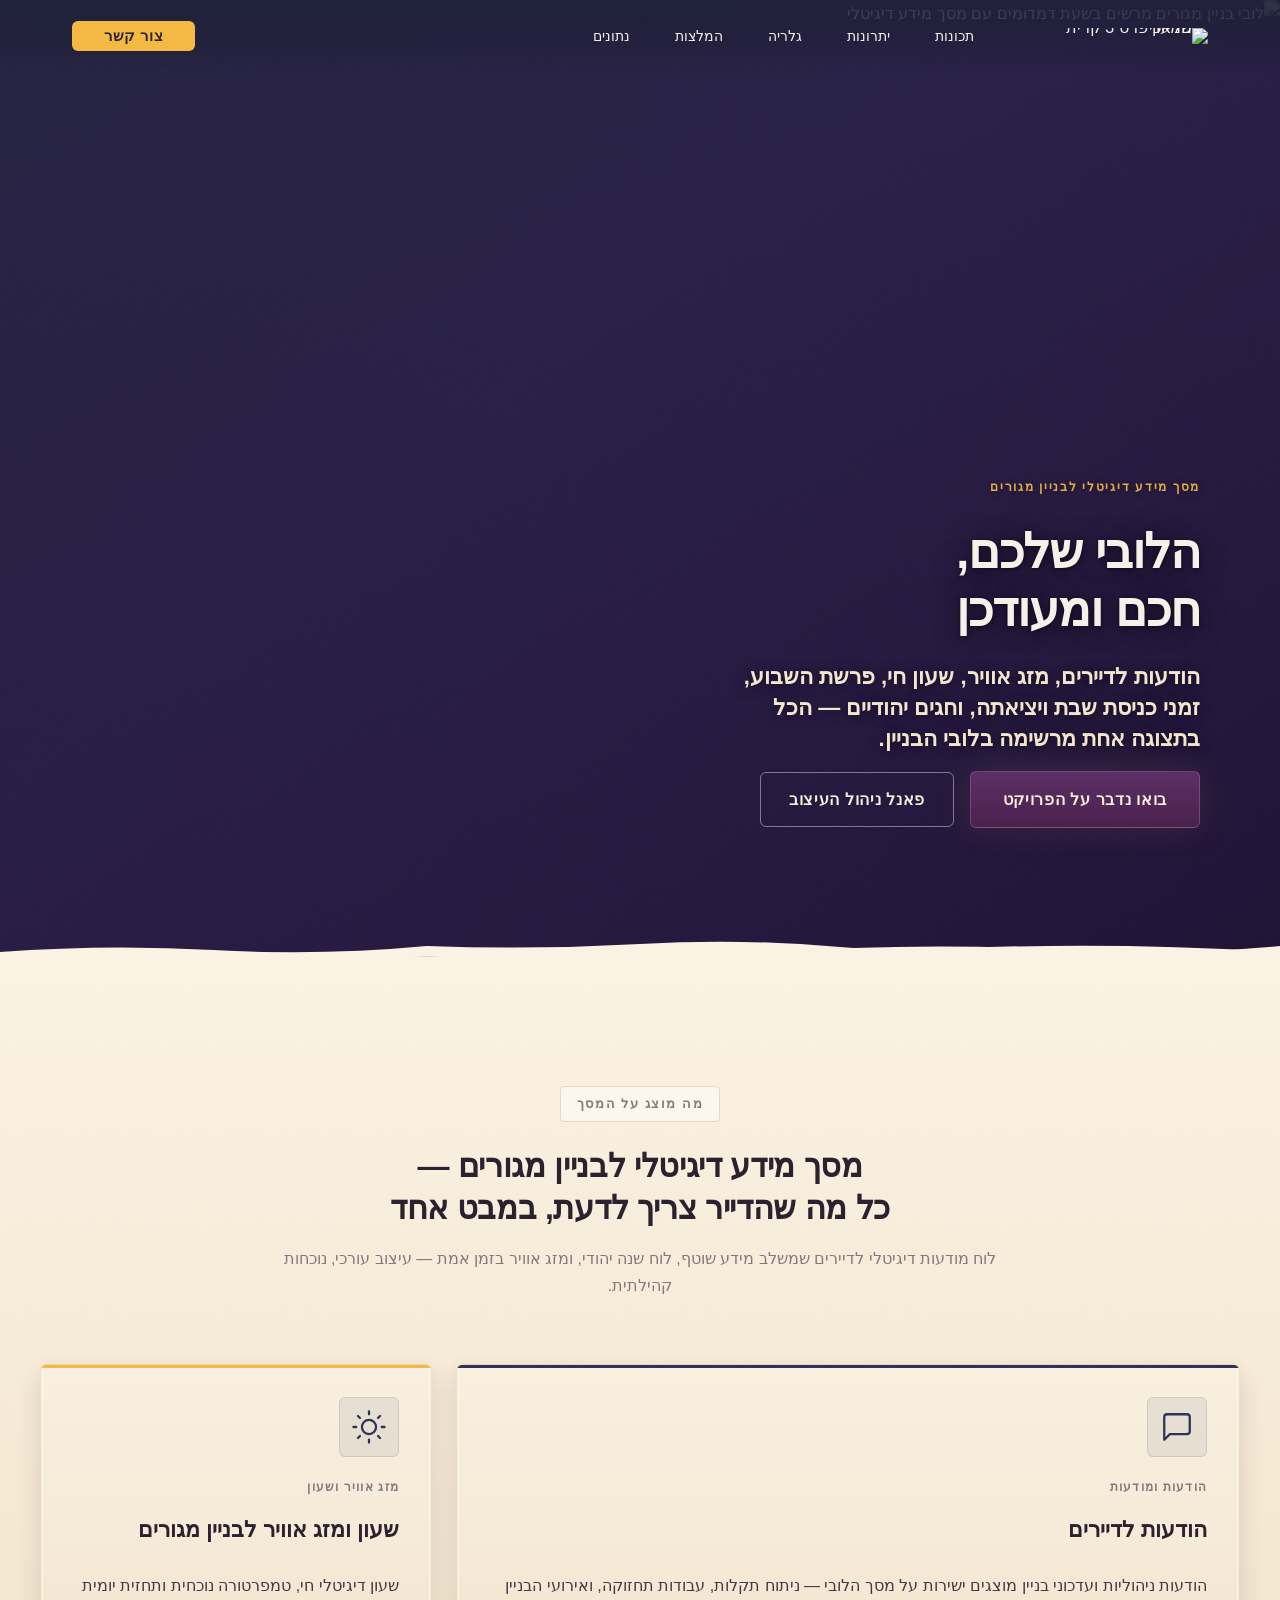
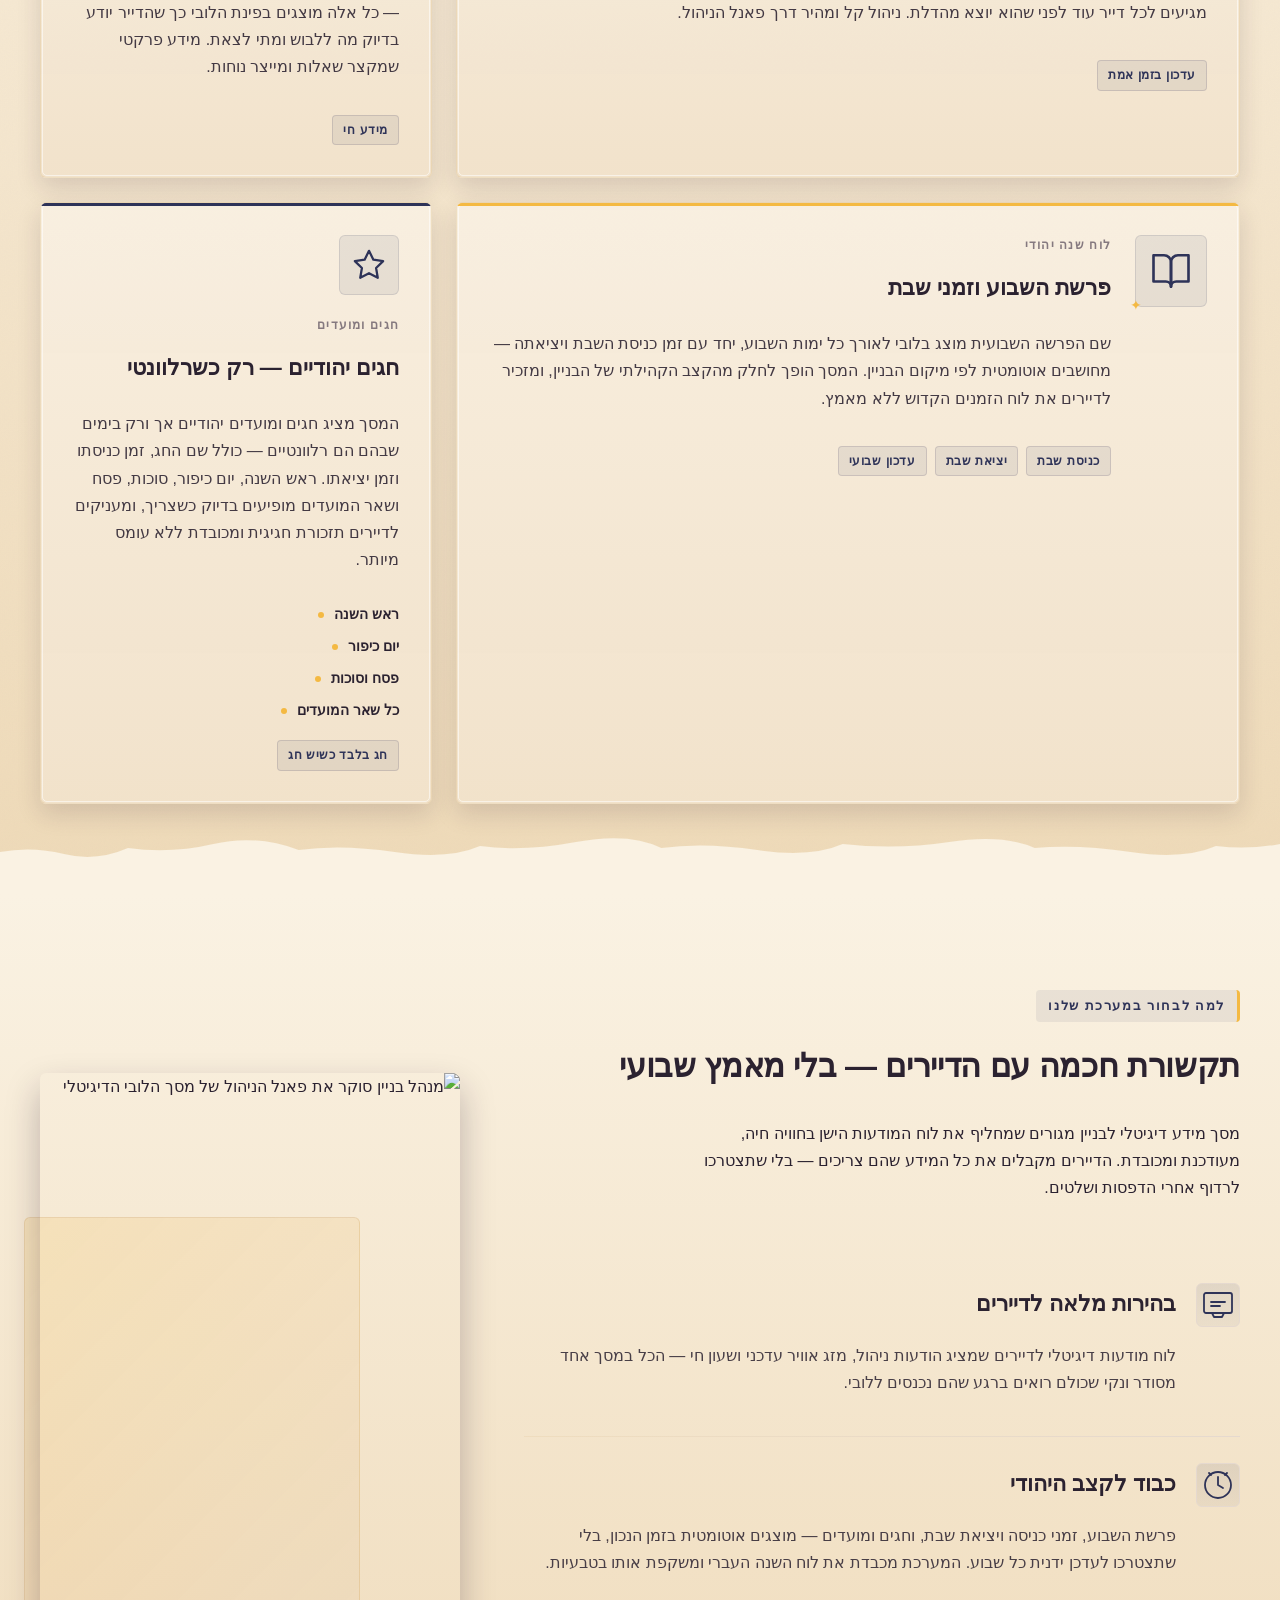
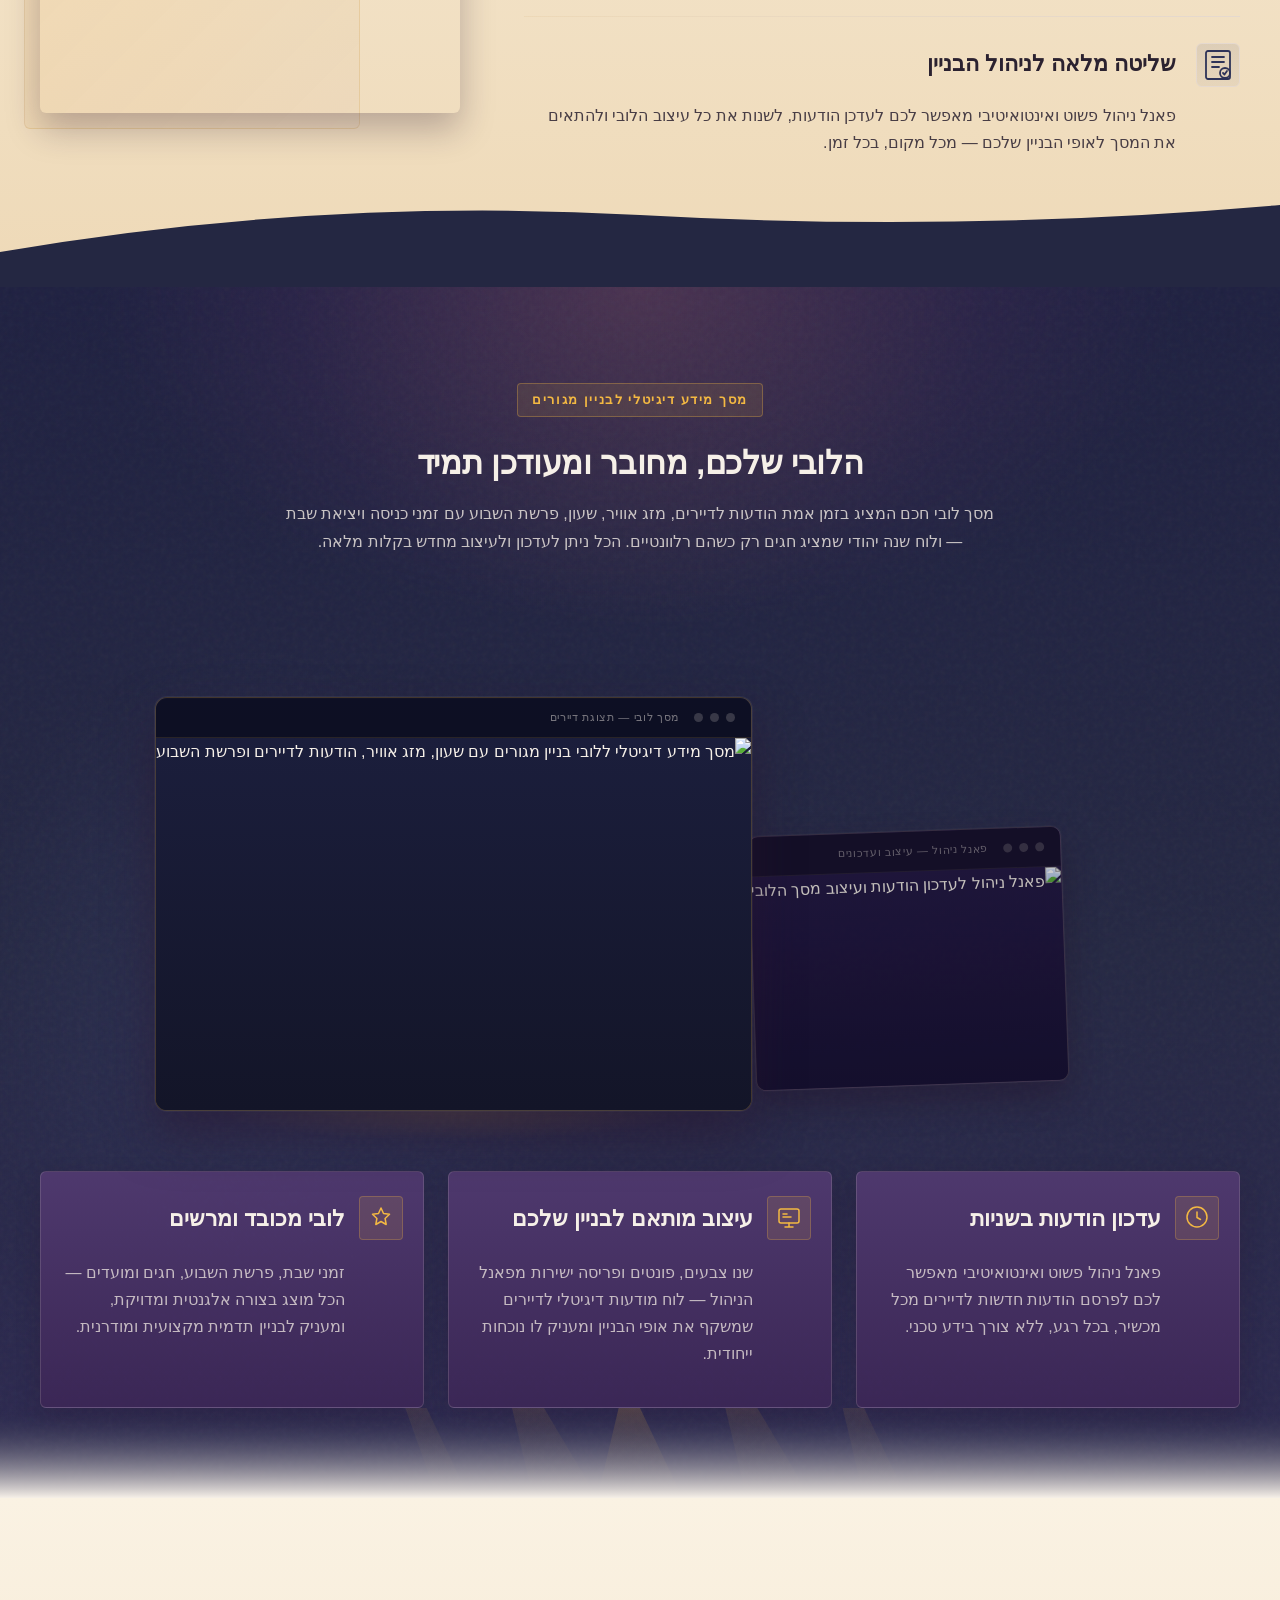
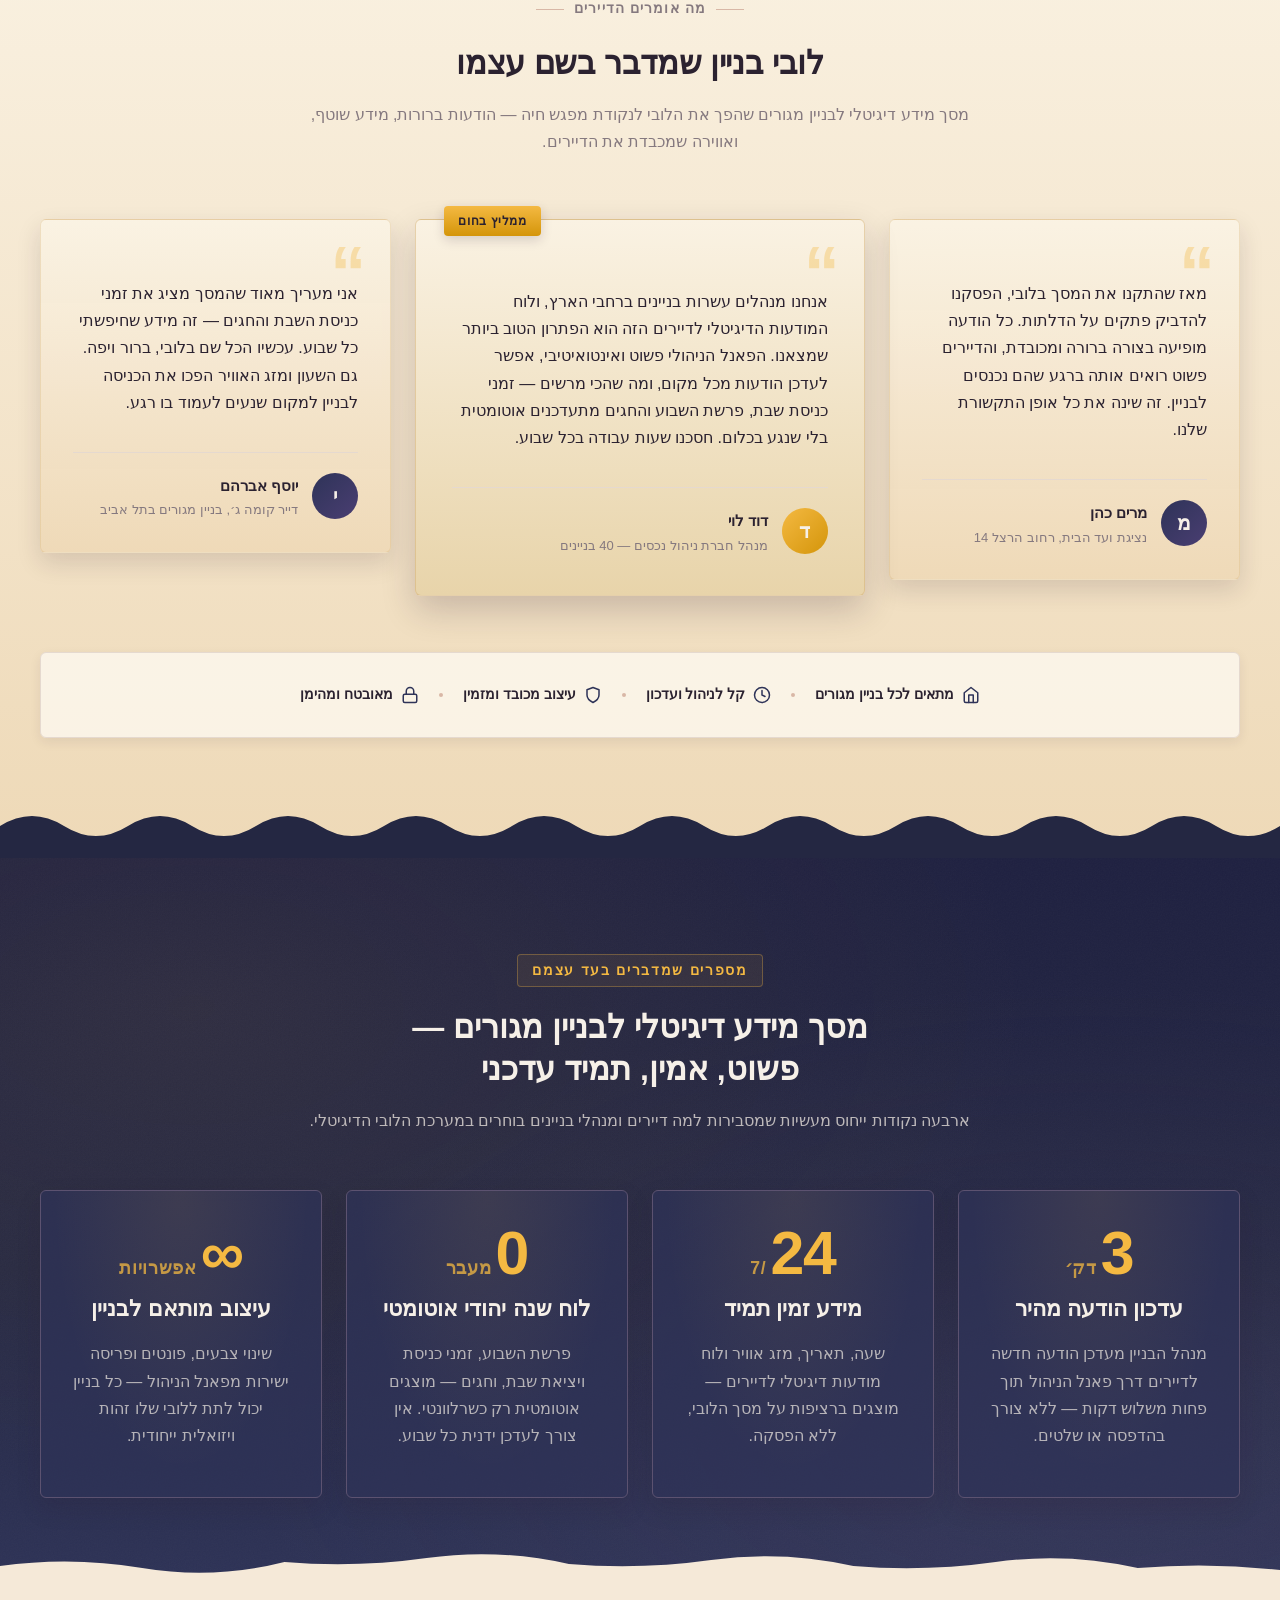
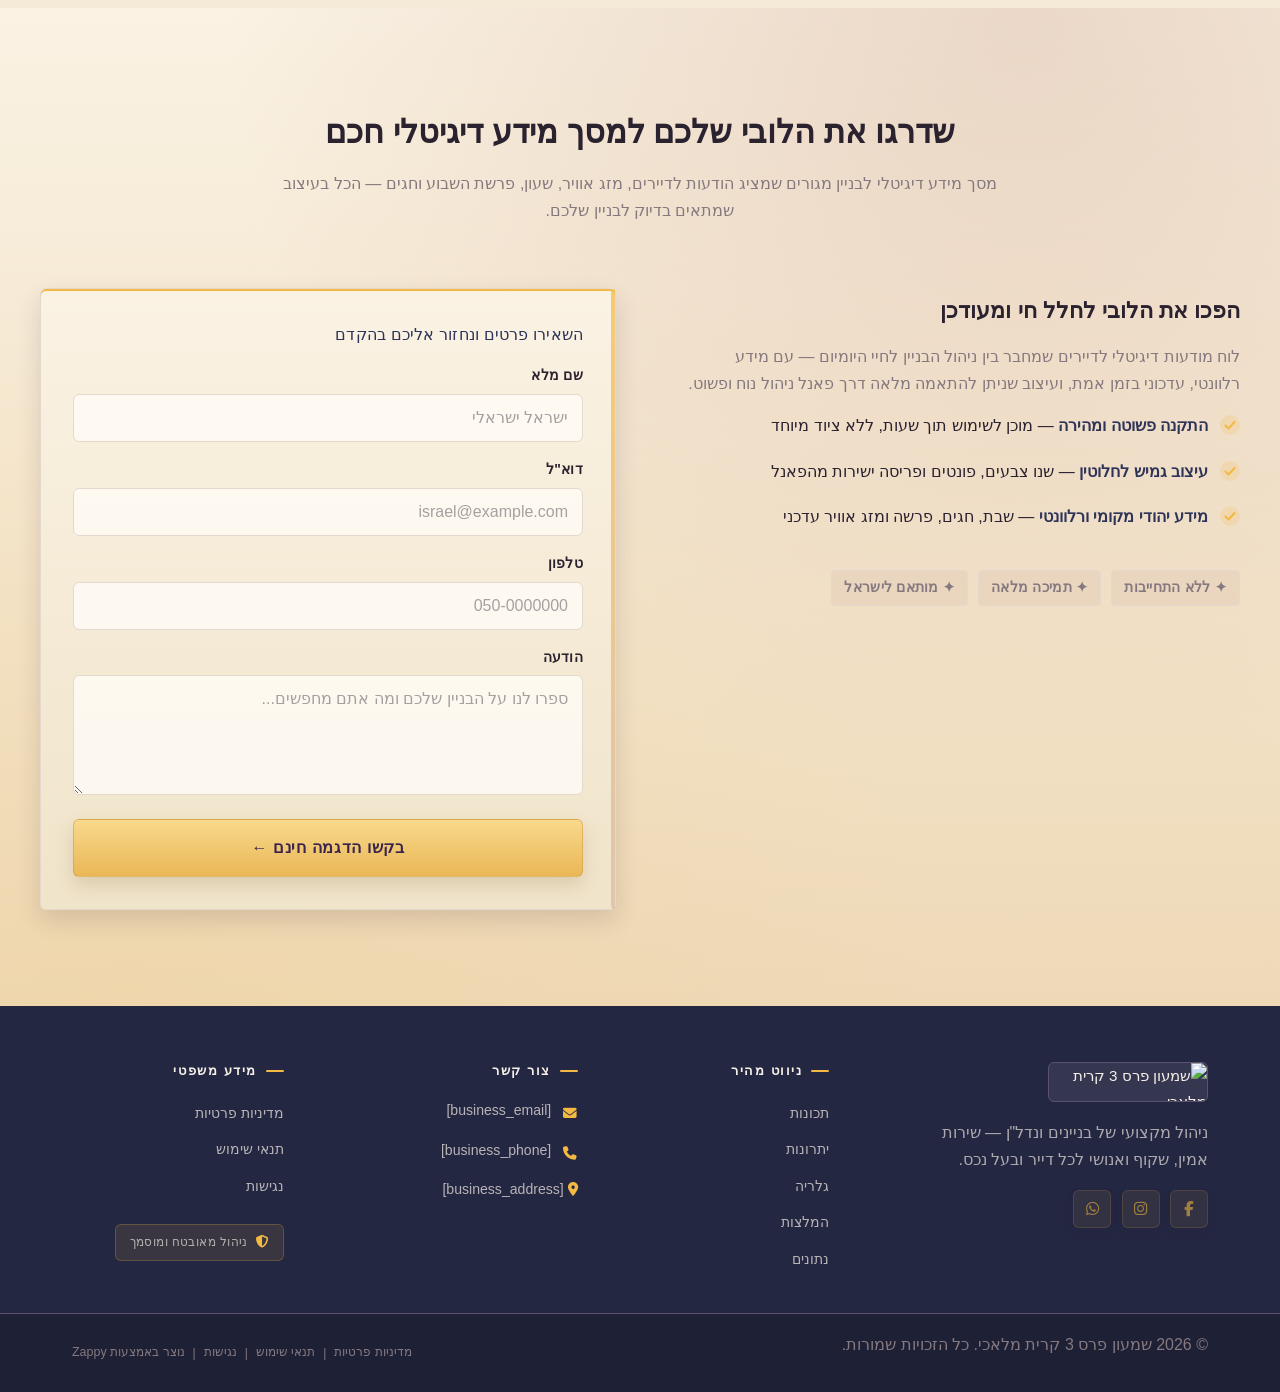
==== index.html @ 1776fe27 "Background sync: Progressive GitHub Sync" ====
<!DOCTYPE html>
<html lang="he" dir="rtl">
<head>
    <meta charset="UTF-8">
    <meta name="viewport" content="width=device-width, initial-scale=1.0">
    <meta name="robots" content="index, follow">
    <title>מסך מידע דיגיטלי לבניין מגורים — שמעון פרס 3 קרית מלאכי</title>
    <meta name="description" content="A digital lobby display system designed for residential building lobbies in Israel. The system features a public-facing screen showing real-time information inc">
    <meta name="keywords" content="מסך מידע דיגיטלי לבניין מגורים, לוח מודעות דיגיטלי לדיירים, מסך לובי בניין הודעות לדיירים, שעון ומזג אוויר לבניין מגורים">
    
    <!-- Favicons -->
    <link rel="icon" type="image/x-icon" href="/assets/favicon.ico">
    <link rel="icon" type="image/png" sizes="16x16" href="/assets/favicon-16x16.png">
    <link rel="icon" type="image/png" sizes="32x32" href="/assets/favicon-32x32.png">
    <link rel="icon" type="image/png" sizes="48x48" href="/assets/favicon-48x48.png">
    <link rel="icon" type="image/png" sizes="192x192" href="/assets/favicon-192x192.png">
    <link rel="icon" type="image/png" sizes="512x512" href="/assets/favicon-512x512.png">
    <link rel="apple-touch-icon" href="/assets/apple-touch-icon.png">
    <!-- Zappy Analytics -->
<script>
(function() {
  'use strict';
  
  // Configuration
  var config = {
    websiteId: 'ea636a87-d5f5-48fe-8e7d-f9ace144a966',
    apiUrl: 'https://api.zappy5.com/api/analytics/track',
    sessionDuration: 30 * 60 * 1000, // 30 minutes
    visitorDuration: 30 * 24 * 60 * 60 * 1000, // 30 days
    trackPageViews: true,
    trackClicks: true,
    trackFormSubmissions: true
  };
  
  // Generate or retrieve persistent visitor ID (30 days)
  function getVisitorId() {
    var visitorKey = 'zappy_visitor_' + config.websiteId;
    var visitor = null;
    
    try {
      visitor = localStorage.getItem(visitorKey);
      if (visitor) {
        var visitorData = JSON.parse(visitor);
        var now = Date.now();
        
        // Check if visitor ID is still valid (30 days)
        if (now - visitorData.created < config.visitorDuration) {
          // Update last seen timestamp
          visitorData.lastSeen = now;
          localStorage.setItem(visitorKey, JSON.stringify(visitorData));
          return visitorData.id;
        }
      }
    } catch (e) {
      console.warn('Zappy Analytics: LocalStorage not available');
    }
    
    // Generate new visitor ID
    var newVisitorId = 'zv_' + Date.now() + '_' + Math.random().toString(36).substr(2, 9);
    
    try {
      localStorage.setItem(visitorKey, JSON.stringify({
        id: newVisitorId,
        created: Date.now(),
        lastSeen: Date.now()
      }));
    } catch (e) {
      // Continue without local storage
    }
    
    return newVisitorId;
  }
  
  // Generate or retrieve session ID (30 minutes)
  function getSessionId() {
    var sessionKey = 'zappy_session_' + config.websiteId;
    var session = null;
    
    try {
      session = sessionStorage.getItem(sessionKey);
      if (session) {
        var sessionData = JSON.parse(session);
        var now = Date.now();
        
        // Check if session is still valid
        if (now - sessionData.timestamp < config.sessionDuration) {
          // Update timestamp
          sessionData.timestamp = now;
          sessionStorage.setItem(sessionKey, JSON.stringify(sessionData));
          return sessionData.id;
        }
      }
    } catch (e) {
      console.warn('Zappy Analytics: SessionStorage not available');
    }
    
    // Generate new session ID
    var newSessionId = 'zs_' + Date.now() + '_' + Math.random().toString(36).substr(2, 9);
    
    try {
      sessionStorage.setItem(sessionKey, JSON.stringify({
        id: newSessionId,
        timestamp: Date.now()
      }));
    } catch (e) {
      // Continue without session storage
    }
    
    return newSessionId;
  }
  
  var visitorId = getVisitorId();
  var sessionId = getSessionId();
  
  // Track an event
  function trackEvent(eventType, data) {
    data = data || {};
    
    var eventData = {
      website_id: config.websiteId,
      event_type: eventType,
      page_path: window.location.pathname,
      referrer: document.referrer || 'direct',
      visitor_id: visitorId,
      session_id: sessionId,
      metadata: data
    };
    
    // Use sendBeacon if available (better for page unload events)
    if (navigator.sendBeacon) {
      var blob = new Blob([JSON.stringify(eventData)], { type: 'application/json' });
      navigator.sendBeacon(config.apiUrl, blob);
    } else {
      // Fallback to fetch
      fetch(config.apiUrl, {
        method: 'POST',
        headers: {
          'Content-Type': 'application/json'
        },
        body: JSON.stringify(eventData),
        keepalive: true
      }).catch(function(error) {
        console.warn('Zappy Analytics: Failed to track event', error);
      });
    }
  }
  
  // Track page view
  if (config.trackPageViews) {
    trackEvent('pageview', {
      title: document.title,
      url: window.location.href
    });
  }
  
  // Track clicks on important elements
  if (config.trackClicks) {
    document.addEventListener('click', function(e) {
      var target = e.target;
      
      // Track button clicks (counted as actions)
      if (target.tagName === 'BUTTON' || target.closest('button')) {
        var button = target.tagName === 'BUTTON' ? target : target.closest('button');
        trackEvent('click', {
          element: 'button',
          text: button.textContent.trim().substring(0, 100),
          id: button.id || null,
          class: button.className || null
        });
      }
      
      // Track link clicks (navigation - not counted as actions)
      else if (target.tagName === 'A' || target.closest('a')) {
        var link = target.tagName === 'A' ? target : target.closest('a');
        trackEvent('navigation', {
          element: 'link',
          text: link.textContent.trim().substring(0, 100),
          href: link.href,
          external: link.hostname !== window.location.hostname
        });
      }
    }, true);
  }
  
  // Track form submissions
  if (config.trackFormSubmissions) {
    document.addEventListener('submit', function(e) {
      var form = e.target;
      
      trackEvent('form_submit', {
        form_id: form.id || null,
        form_name: form.name || null,
        form_action: form.action || null,
        form_method: form.method || 'GET'
      });
    }, true);
  }
  
  // Track time on page (send on page unload)
  var pageLoadTime = Date.now();
  
  window.addEventListener('beforeunload', function() {
    var timeOnPage = Math.floor((Date.now() - pageLoadTime) / 1000); // in seconds
    
    trackEvent('page_unload', {
      time_on_page: timeOnPage,
      page_path: window.location.pathname
    });
  });
  
  // Expose tracking function globally for custom events
  window.zappyAnalytics = {
    track: trackEvent,
    getVisitorId: function() { return visitorId; },
    getSessionId: function() { return sessionId; }
  };
  
})();
</script>
<!-- End Zappy Analytics -->
    <meta property="og:title" content="מסך מידע דיגיטלי לבניין מגורים — שמעון פרס 3 קרית מלאכי">
  <meta property="og:description" content="A digital lobby display system designed for residential building lobbies in Israel. The system features a public-facing screen showing real-time information inc">
  <meta property="og:type" content="website">
  <meta property="og:locale" content="he_IL">
  
  <meta name="twitter:card" content="summary_large_image">
  <meta name="twitter:title" content="מסך מידע דיגיטלי לבניין מגורים — שמעון פרס 3 קרית מלאכי">
  <meta name="twitter:description" content="A digital lobby display system designed for residential building lobbies in Israel. The system features a public-facing screen showing real-time information inc">
  
  <link rel="stylesheet" href="https://cdnjs.cloudflare.com/ajax/libs/font-awesome/6.4.0/css/all.min.css">

    <!-- Favicons -->
    <link rel="icon" type="image/x-icon" href="/assets/favicon.ico">
    <link rel="icon" type="image/png" sizes="16x16" href="/assets/favicon-16x16.png">
    <link rel="icon" type="image/png" sizes="32x32" href="/assets/favicon-32x32.png">
    <link rel="icon" type="image/png" sizes="48x48" href="/assets/favicon-48x48.png">
    <link rel="icon" type="image/png" sizes="192x192" href="/assets/favicon-192x192.png">
    <link rel="icon" type="image/png" sizes="512x512" href="/assets/favicon-512x512.png">
    <link rel="apple-touch-icon" href="/assets/apple-touch-icon.png">
    <!-- Cookie Consent -->
    <link rel="stylesheet" href="https://cdn.jsdelivr.net/npm/vanilla-cookieconsent@3/dist/cookieconsent.css">
    <script src="https://cdn.jsdelivr.net/npm/vanilla-cookieconsent@3/dist/cookieconsent.umd.js"></script>
    <!-- Mickidum Accessibility Toolbar -->
    <script src="https://cdn.jsdelivr.net/gh/mickidum/acc_toolbar/acctoolbar/acctoolbar.min.js"></script>
    <link rel="stylesheet" href="/styles.css">

    <style id="zappy-dropdown-submenu-styles">
      /* ========== DESKTOP DROPDOWN SUBMENU STYLES ========== */
      /* Base styles for dropdown submenus - parent must be positioned */
      .nav-menu li:has(.sub-menu), nav li:has(.sub-menu), .navbar li:has(.sub-menu), #navMenu li:has(.sub-menu) { position: relative; }
      /* Submenu base - hidden by default */
      .nav-menu .sub-menu, nav .sub-menu, .navbar .sub-menu, #navMenu .sub-menu { display: block !important; position: absolute !important; top: 100%; left: 0; min-width: 220px; background: white; border-radius: 8px; box-shadow: 0 8px 25px rgba(0,0,0,0.15); padding: 8px 0; opacity: 0; visibility: hidden; transform: translateY(10px); transition: all 0.3s ease; z-index: 1000; list-style: none; pointer-events: none; }
      /* CRITICAL: Desktop hover styles to show dropdown */
      .nav-menu li:hover > .sub-menu, nav li:hover > .sub-menu, .navbar li:hover > .sub-menu, #navMenu li:hover > .sub-menu { opacity: 1 !important; visibility: visible !important; transform: translateY(0) !important; pointer-events: auto !important; }
      /* Submenu item styling */
      .sub-menu li { list-style: none; margin: 0; padding: 0; }
      .sub-menu a { display: block !important; padding: 10px 16px !important; color: var(--text-dark, #333) !important; font-weight: 500; text-decoration: none; white-space: nowrap; transition: background-color 0.2s; }
      .sub-menu a:hover { background-color: #f5f5f5; }
      /* RTL (Hebrew/Arabic) dropdown positioning */
      [dir="rtl"] .nav-menu .sub-menu, [dir="rtl"] nav .sub-menu, [dir="rtl"] .navbar .sub-menu, html[lang="he"] .nav-menu .sub-menu, html[lang="he"] nav .sub-menu, html[lang="he"] .navbar .sub-menu, html[lang="ar"] .nav-menu .sub-menu, html[lang="ar"] nav .sub-menu, html[lang="ar"] .navbar .sub-menu { left: auto !important; right: 0 !important; }
      /* Hide empty dropdown menus */
      .sub-menu:empty, .sub-menu:not(:has(li:not(.zappy-hidden-menu-item))), .sub-menu:not(:has(li)) { display: none !important; opacity: 0 !important; visibility: hidden !important; pointer-events: none !important; }
      /* Desktop: show submenu on Menu Group hover */
      li:has(.menu-group-title):hover > .sub-menu { opacity: 1 !important; visibility: visible !important; transform: translateY(0) !important; pointer-events: auto !important; }
      /* Menu Group title styling */
      .nav-menu > li > .menu-group-title, #navMenu > li > .menu-group-title { display: inline-block; padding: 0.5rem 1rem; cursor: default; user-select: none; }
      
      /* ========== MOBILE SUBMENU STYLES ========== */
      @media (max-width: 768px) {
        .nav-menu .sub-menu, nav .sub-menu, .navbar .sub-menu, #navMenu .sub-menu { position: static !important; transform: none !important; box-shadow: none !important; background: transparent !important; max-height: 0; overflow: hidden; opacity: 0; visibility: hidden; transition: max-height 0.3s ease, opacity 0.3s ease; padding: 0 !important; border-radius: 0 !important; }
        .sub-menu.mobile-expanded { max-height: 500px !important; opacity: 1 !important; visibility: visible !important; padding: 8px 0 8px 16px !important; }
        [dir="rtl"] .sub-menu.mobile-expanded, html[lang="he"] .sub-menu.mobile-expanded { padding: 8px 16px 8px 0 !important; }
        /* Disable hover behavior on mobile */
        .nav-menu li:hover > .sub-menu, nav li:hover > .sub-menu, .navbar li:hover > .sub-menu, #navMenu li:hover > .sub-menu { opacity: 0; visibility: hidden; pointer-events: none; }
        .nav-menu li > .sub-menu.mobile-expanded, nav li > .sub-menu.mobile-expanded, .navbar li > .sub-menu.mobile-expanded, #navMenu li > .sub-menu.mobile-expanded { opacity: 1 !important; visibility: visible !important; pointer-events: auto !important; }
        .nav-menu li:has(.sub-menu), nav li:has(.sub-menu), .navbar li:has(.sub-menu), #navMenu li:has(.sub-menu) { display: flex !important; flex-wrap: wrap !important; align-items: center !important; position: relative !important; min-height: 44px !important; }
        .nav-menu li:has(.sub-menu) > a, nav li:has(.sub-menu) > a, .navbar li:has(.sub-menu) > a, #navMenu li:has(.sub-menu) > a { flex: 1 !important; min-width: 0 !important; }
        .nav-menu li:has(.sub-menu) > .menu-group-title, nav li:has(.sub-menu) > .menu-group-title, .navbar li:has(.sub-menu) > .menu-group-title, #navMenu li:has(.sub-menu) > .menu-group-title { flex: 1 !important; min-width: 0 !important; padding: 0 !important; line-height: inherit !important; }
        .nav-menu li:has(.sub-menu) > .sub-menu, nav li:has(.sub-menu) > .sub-menu, .navbar li:has(.sub-menu) > .sub-menu, #navMenu li:has(.sub-menu) > .sub-menu { flex-basis: 100% !important; width: 100% !important; }
        .nav-menu li:has(.sub-menu) > a [class*="chevron"], .nav-menu li:has(.sub-menu) > a [class*="arrow"], .nav-menu li:has(.sub-menu) > a .fa-chevron-down, .nav-menu li:has(.sub-menu) > a .fa-angle-down, nav li:has(.sub-menu) > a [class*="chevron"], nav li:has(.sub-menu) > a [class*="arrow"], #navMenu li:has(.sub-menu) > a [class*="chevron"], #navMenu li:has(.sub-menu) > a [class*="arrow"] { display: none !important; visibility: hidden !important; }
        .mobile-submenu-toggle { display: flex !important; align-items: center !important; justify-content: center !important; width: 44px !important; height: auto !important; background: transparent !important; border: none !important; cursor: pointer !important; color: var(--text-dark) !important; position: static !important; flex-shrink: 0 !important; align-self: stretch !important; z-index: 2 !important; padding: 0 !important; margin: 0 !important; }
        .mobile-submenu-toggle::after { content: '' !important; width: 0 !important; height: 0 !important; border-left: 6px solid transparent !important; border-right: 6px solid transparent !important; border-top: 7px solid currentColor !important; transition: transform 0.3s ease !important; }
        .mobile-submenu-toggle.expanded::after { transform: rotate(180deg) !important; }
        .sub-menu a { padding: 10px 0 !important; display: block !important; color: var(--text-dark) !important; }
        .navbar .sub-menu li a, nav.navbar .sub-menu li a, .zappy-products-dropdown .sub-menu a { color: var(--text-dark) !important; }
      }
      @media (min-width: 769px) { .mobile-submenu-toggle { display: none !important; } }
    </style>

    <style id="mobile-lang-menu-deployed-css">
    @media (max-width: 768px) {
      .lang-switcher,
      .nav-cta-container .lang-switcher,
      .nav-container .lang-switcher,
      .navbar .lang-switcher,
      .navbar .nav-cta-container .lang-switcher,
      .nav-icons-left .lang-switcher,
      .nav-ecommerce-icons .lang-switcher { display: none !important; }
      .mobile-lang-menu { width: 100%; border-top: 1px solid rgba(128,128,128,0.2); padding: 8px 0 0 0; margin-top: 8px; }
      .mobile-lang-toggle { display: flex !important; align-items: center; justify-content: space-between; width: 100%; padding: 12px 16px; background: none; border: none; cursor: pointer; font-size: 15px; color: inherit; font-family: inherit; }
      .mobile-lang-toggle::after { content: ''; display: inline-block; width: 8px; height: 8px; border-right: 2px solid currentColor; border-bottom: 2px solid currentColor; transform: rotate(45deg); transition: transform 0.3s ease; margin-left: 8px; }
      .mobile-lang-toggle.expanded::after { transform: rotate(-135deg); }
      .mobile-lang-options { max-height: 0; overflow: hidden; transition: max-height 0.3s ease; }
      .mobile-lang-options.expanded { max-height: 300px; }
      .mobile-lang-option { display: flex !important; align-items: center; gap: 10px; padding: 10px 24px; text-decoration: none; color: inherit; font-size: 14px; font-family: inherit; }
      .mobile-lang-option:hover { background: rgba(128,128,128,0.1); }
      .mobile-lang-option.active { font-weight: 600; opacity: 0.7; pointer-events: none; }
      .mobile-lang-option img { width: 20px; height: 20px; border-radius: 50%; }
    }
    @media (min-width: 769px) {
      .mobile-lang-menu { display: none !important; }
    }
    </style>

    <style id="zappy-widget-visibility">
      #mic-access-tool-general-button, .mic-access-tool-general-button,
      #mic-init-access-tool .mic-access-tool-general-button, #mic-init-access-tool #mic-access-tool-general-button,
      ._access-icon, #mic-access-tool-box, .mic-access-tool-box,
      #mic-init-access-tool #mic-access-tool-box, div[id*="mic-access-tool-box"], ._access-menu {
        display: none !important; visibility: hidden !important; opacity: 0 !important; pointer-events: none !important;
      }
    </style>
</head>
<body>

  <nav class="navbar" dir="rtl">
  <button class="mobile-toggle" id="mobileToggle" aria-label="Menu">
    <svg class="hamburger-icon" width="24" height="24" viewbox="0 0 24 24" fill="none">
      <path d="M3 12h18M3 6h18M3 18h18" stroke="currentColor" stroke-width="2" stroke-linecap="round"></path>
    </svg>
    <svg class="close-icon" width="24" height="24" viewbox="0 0 24 24" fill="none" style="display: none;">
      <path d="M18 6L6 18M6 6l12 12" stroke="currentColor" stroke-width="2" stroke-linecap="round"></path>
    </svg>
  </button>

  <button class="phone-header-btn" data-phone="[business_phone]" aria-label="Call">
    <svg width="20" height="20" viewbox="0 0 24 24" fill="currentColor">
      <path d="M22 16.92v3a2 2 0 0 1-2.18 2 19.79 19.79 0 0 1-8.63-3.07 19.5 19.5 0 0 1-6-6 19.79 19.79 0 0 1-3.07-8.67A2 2 0 0 1 4.11 2h3a2 2 0 0 1 2 1.72 12.84 12.84 0 0 0 .7 2.81 2 2 0 0 1-.45 2.11L8.09 9.91a16 16 0 0 0 6 6l1.27-1.27a2 2 0 0 1 2.11-.45 12.84 12.84 0 0 0 2.81.7A2 2 0 0 1 22 16.92z"></path>
    </svg>
  </button>

  <div class="nav-container">
    <div class="nav-right-group"><div class="nav-brand">
      <a href="/" class="logo-link">
        <img src="/assets/business-logo.webp" alt="שמעון פרס 3 קרית מלאכי" class="logo">
      </a>
    </div><ul class="nav-menu" id="navMenu"><li><a href="#features">תכונות</a></li><li><a href="#benefits">יתרונות</a></li><li><a href="#showcase">גלריה</a></li><li><a href="#testimonials">המלצות</a></li><li><a href="#stats">נתונים</a></li></ul></div>

    

    <div class="nav-cta-container">
      <a href="#cta" class="nav-cta-btn">צור קשר</a>
    </div>
  </div>
</nav>
<script>

// Navbar Mobile Menu Toggle and Contrast Fix
(function() {
  // Use 'load' event instead of 'DOMContentLoaded' to ensure we run AFTER all other scripts
  window.addEventListener('load', function() {
    
    // FIX MOBILE BUTTON CONTRAST
    // Detect navbar background color and apply contrasting color to mobile buttons
    const navbar = document.querySelector('.navbar, nav, header');
    if (!navbar) {
      console.log('[Navbar] Navbar element not found');
      return;
    }
    
    // DECLARE VARIABLES EARLY to avoid Temporal Dead Zone errors
    // These are used in multiple places below
    let mobileToggle = document.getElementById('mobileToggle') ||
                       document.querySelector('.mobile-toggle') ||
                       document.querySelector('.hamburger') ||
                       document.querySelector('.hamburger-menu') ||
                       document.querySelector('.menu-toggle') ||
                       document.querySelector('.burger-menu') ||
                       document.querySelector('[aria-label="Menu"]') ||
                       document.querySelector('[aria-label="תפריט"]');
    
    const phoneBtn = document.querySelector('.phone-header-btn');
    
    const computedStyle = window.getComputedStyle(navbar);
    let bgColor = computedStyle.backgroundColor;
    
    console.log('[Navbar] Initial navbar background:', bgColor);
    
    // Check if background is transparent or rgba with 0 alpha
    const isTransparent = bgColor === 'transparent' || 
                         bgColor === 'rgba(0, 0, 0, 0)' ||
                         (bgColor.startsWith('rgba') && bgColor.includes(', 0)'));
    
    if (isTransparent) {
      // Check for background-image or gradient
      const bgImage = computedStyle.backgroundImage;
      if (bgImage && bgImage !== 'none') {
        console.log('[Navbar] Navbar has background image/gradient, using dark text');
        bgColor = 'rgb(240, 240, 240)'; // Assume light background
      } else {
        // Transparent navbar - check body background
        const bodyBg = window.getComputedStyle(document.body).backgroundColor;
        console.log('[Navbar] Navbar transparent, using body background:', bodyBg);
        bgColor = bodyBg;
      }
    }
    
    // Calculate luminance to determine if background is light or dark
    const rgb = bgColor.match(/\d+/g);
    if (rgb && rgb.length >= 3) {
      const r = parseInt(rgb[0]);
      const g = parseInt(rgb[1]);
      const b = parseInt(rgb[2]);
      const luminance = (0.299 * r + 0.587 * g + 0.114 * b) / 255;
      
      // Mobile button colors are set by Claude's AI-generated CSS (same as .nav-menu a)
      // No dynamic color overrides needed - colors come from the generated navbar CSS
      console.log('[Navbar] Mobile button colors preserved from Claude CSS (luminance:', luminance.toFixed(2) + ')');
      
      // FIX ICON SIZES - Ensure SVGs are properly sized and visible
      // INJECT CRITICAL CSS TO OVERRIDE ANY CONFLICTING RULES
      const criticalCSS = document.createElement('style');
      criticalCSS.id = 'zappy-mobile-nav-fix';
      const htmlLang = document.documentElement.lang || 'en';
      const htmlDir = document.documentElement.dir || 'ltr';
      // Check both dir attribute AND lang for RTL detection
      // dir="rtl" is the most reliable indicator
      const isRTL = htmlDir === 'rtl' || htmlLang === 'he' || htmlLang === 'ar';
      
      criticalCSS.textContent = `
        /* Hide mobile buttons on desktop, show only on mobile */
        @media (min-width: 769px) {
          .mobile-toggle,
          .phone-header-btn {
            display: none !important;
          }
        }
        
        /* Show and position mobile buttons correctly on mobile */
        @media (max-width: 768px) {
          .mobile-toggle,
          .phone-header-btn {
            position: absolute !important;
            top: 50% !important;
            transform: translateY(-50%) !important;
            z-index: 1001 !important;
            display: flex !important;
            align-items: center !important;
            justify-content: center !important;
            width: 36px !important;
            height: 36px !important;
            border-radius: 50% !important;
            border: none !important;
            cursor: pointer !important;
            padding: 6px !important;
            background: none !important;
            color: var(--nav-text, var(--text-dark)) !important;
          }
          
          /* LTR positioning (default): hamburger LEFT, phone RIGHT */
          html:not([dir="rtl"]):not([lang="he"]):not([lang="ar"]) .mobile-toggle,
          html[dir="ltr"] .mobile-toggle {
            left: 12px !important;
            right: auto !important;
          }
          html:not([dir="rtl"]):not([lang="he"]):not([lang="ar"]) .phone-header-btn,
          html[dir="ltr"] .phone-header-btn {
            right: 12px !important;
            left: auto !important;
          }
          
          /* RTL positioning: hamburger RIGHT, phone LEFT */
          html[dir="rtl"] .mobile-toggle,
          html[lang="he"] .mobile-toggle,
          html[lang="ar"] .mobile-toggle {
            right: 12px !important;
            left: auto !important;
          }
          html[dir="rtl"] .phone-header-btn,
          html[lang="he"] .phone-header-btn,
          html[lang="ar"] .phone-header-btn {
            left: 12px !important;
            right: auto !important;
          }
          
          /* CRITICAL: Ensure nav-container has min-height on mobile */
          /* All children are positioned absolutely/fixed on mobile, so height:auto collapses to 0 */
          .nav-container {
            min-height: 70px !important;
            position: relative !important;
          }
          
          /* Ensure SVG icons are properly sized and inherit color */
          .mobile-toggle svg,
          .phone-header-btn svg {
            width: 24px !important;
            height: 24px !important;
            /* Don't force display - let JavaScript control hamburger/close toggle */
          }
          
          /* Reset nav-cta-container on mobile - remove desktop box-shadow/padding */
          /* that creates a visible ghost box when CTA button is hidden */
          .nav-cta-container {
            box-shadow: none !important;
            padding: 0 !important;
          }
          
          /* Hide nav-cta-container entirely on mobile when there's no lang-switcher */
          /* (only the CTA button is inside, and it's hidden on mobile) */
          .nav-cta-container:not(:has(.lang-switcher)) {
            display: none !important;
          }
          
          /* CRITICAL: Prevent hero image fade gradient from bleeding over headline text */
          /* The .image-fade-gradient has bottom: -30px (extends below parent) */
          /* On mobile stacked layout, this overlaps the h1 text below the image */
          .hero-image-column {
            overflow: hidden !important;
          }
          .image-fade-gradient {
            bottom: 0 !important;
          }
          
          /* Hide desktop language switcher on mobile - hamburger menu handles it */
          /* High specificity to override stored CSS */
          .lang-switcher,
          .nav-cta-container .lang-switcher,
          .nav-container .lang-switcher,
          .navbar .lang-switcher,
          .navbar .nav-cta-container .lang-switcher {
            display: none !important;
          }
        }
      `;
      
      // Remove existing fix if present and inject new one
      const existing = document.getElementById('zappy-mobile-nav-fix');
      if (existing) existing.remove();
      document.head.appendChild(criticalCSS);
      
      console.log('[Navbar] Critical CSS injected for mobile nav positioning');
      
      // ONLY apply inline positioning styles on mobile viewport
      // On desktop, the CSS handles hiding these buttons with display: none
      // Inline styles were breaking desktop layout by overriding CSS
      const isMobileViewport = window.innerWidth <= 768;
      
      if (mobileToggle) {
        // Icon sizing applies to all viewports for consistency
        const hamburgerIcon = mobileToggle.querySelector('.hamburger-icon');
        const closeIcon = mobileToggle.querySelector('.close-icon');
        
        if (hamburgerIcon) {
          hamburgerIcon.style.setProperty('width', '24px', 'important');
          hamburgerIcon.style.setProperty('height', '24px', 'important');
          hamburgerIcon.style.setProperty('display', 'block', 'important'); // Show hamburger by default
        }
        if (closeIcon) {
          closeIcon.style.setProperty('width', '24px', 'important');
          closeIcon.style.setProperty('height', '24px', 'important');
          closeIcon.style.setProperty('display', 'none', 'important'); // Hide close icon by default
        }
        
        // ONLY set positioning inline styles on mobile
        if (isMobileViewport) {
          mobileToggle.style.setProperty('position', 'absolute', 'important');
          mobileToggle.style.setProperty('top', '50%', 'important');
          mobileToggle.style.setProperty('transform', 'translateY(-50%)', 'important');
          mobileToggle.style.setProperty('z-index', '1001', 'important');
          
          // Clear any inline left/right so CSS can take over based on html[dir]
          mobileToggle.style.removeProperty('left');
          mobileToggle.style.removeProperty('right');
          
          console.log('[Navbar] Mobile toggle positioning applied (mobile viewport)');
        } else {
          // On desktop, clear any positioning styles to let CSS handle it
          mobileToggle.style.removeProperty('position');
          mobileToggle.style.removeProperty('top');
          mobileToggle.style.removeProperty('transform');
          mobileToggle.style.removeProperty('z-index');
          mobileToggle.style.removeProperty('left');
          mobileToggle.style.removeProperty('right');
          console.log('[Navbar] Desktop viewport - cleared mobile toggle inline positioning');
        }
      }
      
      if (phoneBtn) {
        // Icon sizing applies to all viewports
        const phoneIcon = phoneBtn.querySelector('svg');
        if (phoneIcon) {
          phoneIcon.style.width = '24px';
          phoneIcon.style.height = '24px';
          phoneIcon.setAttribute('width', '24');
          phoneIcon.setAttribute('height', '24');
        }
        
        // ONLY set positioning inline styles on mobile
        if (isMobileViewport) {
          phoneBtn.style.setProperty('position', 'absolute', 'important');
          phoneBtn.style.setProperty('top', '50%', 'important');
          phoneBtn.style.setProperty('transform', 'translateY(-50%)', 'important');
          phoneBtn.style.setProperty('z-index', '1001', 'important');
          
          // Clear any inline left/right so CSS can take over based on html[dir]
          phoneBtn.style.removeProperty('left');
          phoneBtn.style.removeProperty('right');
          
          console.log('[Navbar] Phone button positioning applied (mobile viewport)');
        } else {
          // On desktop, clear any positioning styles to let CSS handle it
          phoneBtn.style.removeProperty('position');
          phoneBtn.style.removeProperty('top');
          phoneBtn.style.removeProperty('transform');
          phoneBtn.style.removeProperty('z-index');
          phoneBtn.style.removeProperty('left');
          phoneBtn.style.removeProperty('right');
          console.log('[Navbar] Desktop viewport - cleared phone button inline positioning');
        }
      }
    } else {
      console.log('[Navbar] Could not parse background color:', bgColor);
    }
    
    // MOBILE MENU TOGGLE
    // Re-query in case DOM changed (mobileToggle already declared at top of function)
    mobileToggle = document.getElementById('mobileToggle') ||
                   document.querySelector('.mobile-toggle') ||
                   document.querySelector('.hamburger') ||
                   document.querySelector('.hamburger-menu') ||
                   document.querySelector('.menu-toggle') ||
                   document.querySelector('.burger-menu') ||
                   document.querySelector('[aria-label="Menu"]') ||
                   document.querySelector('[aria-label="תפריט"]');
    
    // EXPANDED SEARCH: Find nav menu by ID or class
    const navMenu = document.getElementById('navMenu') ||
                  document.querySelector('.nav-menu') ||
                  document.querySelector('.nav-links') ||
                  document.querySelector('nav ul:not(.submenu)');
    
    if (!mobileToggle || !navMenu) {
      console.log('[Navbar] Mobile toggle or menu not found:', { toggle: !!mobileToggle, menu: !!navMenu });
      return;
    }
    
    // Ensure navMenu has ID for CSS targeting
    if (!navMenu.id) {
      navMenu.id = 'navMenu';
    }
    
    console.log('[Navbar] Initializing mobile menu...');
    
    // Remove any existing event listeners by cloning the button
    const newToggle = mobileToggle.cloneNode(true);
    mobileToggle.parentNode.replaceChild(newToggle, mobileToggle);
    
    // Toggle menu on button click - use newToggle now
    newToggle.addEventListener('click', function(e) {
      e.preventDefault();
      e.stopPropagation();
      
      const hamburgerIcon = this.querySelector('.hamburger-icon');
      const closeIcon = this.querySelector('.close-icon');
      const isActive = navMenu.classList.contains('active');
      
      if (isActive) {
        // Close menu
        navMenu.classList.remove('active');
        if (hamburgerIcon) hamburgerIcon.style.setProperty('display', 'block', 'important');
        if (closeIcon) closeIcon.style.setProperty('display', 'none', 'important');
        document.body.style.overflow = '';
        console.log('[Navbar] Menu closed');
      } else {
        // Open menu
        navMenu.classList.add('active');
        if (hamburgerIcon) hamburgerIcon.style.setProperty('display', 'none', 'important');
        if (closeIcon) closeIcon.style.setProperty('display', 'block', 'important');
        document.body.style.overflow = 'hidden';
        console.log('[Navbar] Menu opened');
      }
    });
    
    // Close menu when clicking nav links (but NOT dropdown toggles)
    const navLinks = navMenu.querySelectorAll('a');
    navLinks.forEach(function(link) {
      link.addEventListener('click', function() {
        // Don't close if it's a dropdown child (unless it's a real navigation link)
        if (this.getAttribute('href') === '#') return;
        
        const hamburgerIcon = newToggle.querySelector('.hamburger-icon');
        const closeIcon = newToggle.querySelector('.close-icon');
        
        navMenu.classList.remove('active');
        if (hamburgerIcon) hamburgerIcon.style.setProperty('display', 'block', 'important');
        if (closeIcon) closeIcon.style.setProperty('display', 'none', 'important');
        document.body.style.overflow = '';
        console.log('[Navbar] Menu closed (link clicked)');
      });
    });
    
    // DROPDOWN MENU TOGGLE (for mobile and touch devices)
    var dropdownToggles = navMenu.querySelectorAll('.dropdown-toggle');
    dropdownToggles.forEach(function(toggle) {
      toggle.addEventListener('click', function(e) {
        e.preventDefault();
        e.stopPropagation();
        var parent = this.closest('.nav-dropdown');
        if (!parent) return;
        
        // Close other open dropdowns at the same level
        var siblings = parent.parentNode.querySelectorAll('.nav-dropdown.open');
        siblings.forEach(function(sib) {
          if (sib !== parent) sib.classList.remove('open');
        });
        
        parent.classList.toggle('open');
        console.log('[Navbar] Dropdown toggled:', parent.classList.contains('open') ? 'open' : 'closed');
      });
    });
    
    // Close dropdowns when clicking outside
    document.addEventListener('click', function(e) {
      if (!e.target.closest('.nav-dropdown')) {
        var openDropdowns = document.querySelectorAll('.nav-dropdown.open');
        openDropdowns.forEach(function(dd) { dd.classList.remove('open'); });
      }
    });
    
    console.log('[Navbar] Dropdown handlers initialized for ' + dropdownToggles.length + ' dropdowns');
    
    // Phone button functionality (phoneBtn already declared at top of function)
    if (phoneBtn) {
      phoneBtn.addEventListener('click', function() {
        // Get phone number from placeholder in page or use default
        const phoneLinks = document.querySelectorAll('a[href^="tel:"]');
        const phoneNumber = phoneLinks.length > 0 
          ? phoneLinks[0].getAttribute('href').replace('tel:', '')
          : '[business_phone]';
        
        window.location.href = 'tel:' + phoneNumber;
        console.log('[Navbar] Phone button clicked');
      });
    }
    
    console.log('[Navbar] Mobile menu initialized successfully');
    
    // === WHATSAPP BUTTON VISIBILITY FIX ===
    // Ensure WhatsApp floating button is hidden on desktop and visible on mobile
    // IMPORTANT: Only target the floating button by its class, NOT generic wa.me links
    const handleWhatsAppVisibility = function() {
      const whatsappBtn = document.querySelector('.whatsapp-float');
      if (whatsappBtn) {
        const isDesktop = window.innerWidth >= 769;
        if (isDesktop) {
          whatsappBtn.style.setProperty('display', 'none', 'important');
          whatsappBtn.style.setProperty('visibility', 'hidden', 'important');
          whatsappBtn.style.setProperty('opacity', '0', 'important');
          whatsappBtn.style.setProperty('pointer-events', 'none', 'important');
          console.log('[WhatsApp] Button hidden on desktop');
        } else {
          whatsappBtn.style.removeProperty('display');
          whatsappBtn.style.removeProperty('visibility');
          whatsappBtn.style.removeProperty('opacity');
          whatsappBtn.style.removeProperty('pointer-events');
          console.log('[WhatsApp] Button visible on mobile');
        }
      }
    };
    
    // Run on load
    handleWhatsAppVisibility();
    
    // Run on resize with debouncing
    let resizeTimer;
    window.addEventListener('resize', function() {
      clearTimeout(resizeTimer);
      resizeTimer = setTimeout(handleWhatsAppVisibility, 100);
    });
  });
})();

</script>
  
  <main>
    <section id="hero" class="index-hero-section" data-layout-spec="בית-hero" dir="rtl" data-hero-type="fullscreen-scrim">
  <!-- Background Image -->
  <div class="index-hero-bg">
    <img data-hero-bg="true" data-placeholder="index-hero-image-1" data-context="Refined residential building lobby at twilight/dusk in Israel. A sleek modern lobby with stone and glass surfaces, warm ambient lighting, and a mounted digital display screen on the wall showing announcements and information. The scene is cinematic and atmospheric with indigo and rose-gold evening tones, subtle light rays from upper windows, and a sense of calm elegance. The lobby features polished floors, architectural details, and the overall mood is premium and serene." width="1440" height="900" src="/assets/site-index-hero-image-1.webp" alt="לובי בניין מגורים מרשים בשעת דמדומים עם מסך מידע דיגיטלי">
  </div>

  <!-- Scrim Overlay -->
  <div class="index-hero-scrim" aria-hidden="true"></div>

  <!-- Atmospheric grain overlay -->
  <div class="index-hero-grain" aria-hidden="true"></div>

  <!-- Content -->
  <div class="index-hero-content-wrap">
    <div class="index-hero-content">
      <span class="index-hero-eyebrow">מסך מידע דיגיטלי לבניין מגורים</span>
      <h1 class="index-hero-h1">הלובי שלכם,<br>חכם ומעודכן</h1>
      <h3 class="index-hero-subtitle">הודעות לדיירים, מזג אוויר, שעון חי, פרשת השבוע, זמני כניסת שבת ויציאתה, וחגים יהודיים — הכל בתצוגה אחת מרשימה בלובי הבניין.</h3>
      <div class="index-hero-cta-row">
        <a href="#contact" class="index-hero-btn-primary">בואו נדבר על הפרויקט</a>
        <a href="#admin" class="index-hero-btn-ghost">פאנל ניהול העיצוב</a>
      </div>
    </div>
  </div>

  <!-- Bottom Divider -->
  <div class="index-hero-divider-wrapper">
    <svg data-no-icon-edit="true" aria-hidden="true" viewbox="0 0 1440 90" preserveaspectratio="none" xmlns="http://www.w3.org/2000/svg">
      <!-- Saffron/gold luminous accent line -->
      <path d="M0,90 L0,52 Q120,44 240,50 T480,46 Q600,50 720,44 T960,48 Q1080,44 1200,50 T1440,46 L1440,54 Q1320,60 1200,54 T960,58 Q840,54 720,60 T480,56 Q360,60 240,56 T0,62 Z" fill="#FAF2E3"></path>
      <path d="M0,90 L0,56 Q180,48 360,54 T720,50 Q900,54 1080,48 T1440,52 L1440,90 Z" fill="#FAF2E3"></path>
    </svg>
  </div>
</section>

<section id="features" class="index-features-section" data-layout-spec="בית-features" dir="rtl">
  <div class="index-features-container">

    <!-- Intro Block -->
    <div class="index-features-intro">
      <span class="index-features-eyebrow">מה מוצג על המסך</span>
      <h2 class="index-features-heading">מסך מידע דיגיטלי לבניין מגורים —<br>כל מה שהדייר צריך לדעת, במבט אחד</h2>
      <p class="index-features-subtext">לוח מודעות דיגיטלי לדיירים שמשלב מידע שוטף, לוח שנה יהודי, ומזג אוויר בזמן אמת — עיצוב עורכי, נוכחות קהילתית.</p>
    </div>

    <!-- Asymmetric Feature Grid -->
    <div class="index-features-grid">

      <!-- Card 1: Resident Announcements -->
      <article class="index-feature-card index-feature-card--announcements">
        <div class="index-feature-card__accent-line"></div>
        <div class="index-feature-card__icon-wrap">
          <svg data-element-type="icon" data-icon-type="svg" xmlns="http://www.w3.org/2000/svg" width="36" height="36" viewbox="0 0 24 24" fill="none" stroke="currentColor" stroke-width="1.6" stroke-linecap="round" stroke-linejoin="round" aria-hidden="true">
            <path d="M21 15a2 2 0 0 1-2 2H7l-4 4V5a2 2 0 0 1 2-2h14a2 2 0 0 1 2 2z"></path>
          </svg>
        </div>
        <div class="index-feature-card__body">
          <span class="index-feature-card__label">הודעות ומודעות</span>
          <h3 class="index-feature-card__title">הודעות לדיירים</h3>
          <p class="index-feature-card__desc">הודעות ניהוליות ועדכוני בניין מוצגים ישירות על מסך הלובי — ניתוח תקלות, עבודות תחזוקה, ואירועי הבניין מגיעים לכל דייר עוד לפני שהוא יוצא מהדלת. ניהול קל ומהיר דרך פאנל הניהול.</p>
          <div class="index-feature-card__tag">עדכון בזמן אמת</div>
        </div>
      </article>

      <!-- Card 2: Weather, Clock, Time -->
      <article class="index-feature-card index-feature-card--weather">
        <div class="index-feature-card__accent-line index-feature-card__accent-line--saffron"></div>
        <div class="index-feature-card__icon-wrap">
          <svg data-element-type="icon" data-icon-type="svg" xmlns="http://www.w3.org/2000/svg" width="36" height="36" viewbox="0 0 24 24" fill="none" stroke="currentColor" stroke-width="1.6" stroke-linecap="round" stroke-linejoin="round" aria-hidden="true">
            <circle cx="12" cy="12" r="5"></circle>
            <line x1="12" y1="1" x2="12" y2="3"></line>
            <line x1="12" y1="21" x2="12" y2="23"></line>
            <line x1="4.22" y1="4.22" x2="5.64" y2="5.64"></line>
            <line x1="18.36" y1="18.36" x2="19.78" y2="19.78"></line>
            <line x1="1" y1="12" x2="3" y2="12"></line>
            <line x1="21" y1="12" x2="23" y2="12"></line>
            <line x1="4.22" y1="19.78" x2="5.64" y2="18.36"></line>
            <line x1="18.36" y1="5.64" x2="19.78" y2="4.22"></line>
          </svg>
        </div>
        <div class="index-feature-card__body">
          <span class="index-feature-card__label">מזג אוויר ושעון</span>
          <h3 class="index-feature-card__title">שעון ומזג אוויר לבניין מגורים</h3>
          <p class="index-feature-card__desc">שעון דיגיטלי חי, טמפרטורה נוכחית ותחזית יומית — כל אלה מוצגים בפינת הלובי כך שהדייר יודע בדיוק מה ללבוש ומתי לצאת. מידע פרקטי שמקצר שאלות ומייצר נוחות.</p>
          <div class="index-feature-card__tag">מידע חי</div>
        </div>
      </article>

      <!-- Card 3: Parasha + Shabbat -->
      <article class="index-feature-card index-feature-card--parasha index-feature-card--wide">
        <div class="index-feature-card__accent-line index-feature-card__accent-line--saffron"></div>
        <div class="index-feature-card__inner-row">
          <div class="index-feature-card__icon-wrap index-feature-card__icon-wrap--lg">
            <svg data-element-type="icon" data-icon-type="svg" xmlns="http://www.w3.org/2000/svg" width="44" height="44" viewbox="0 0 24 24" fill="none" stroke="currentColor" stroke-width="1.5" stroke-linecap="round" stroke-linejoin="round" aria-hidden="true">
              <path d="M2 3h6a4 4 0 0 1 4 4v14a3 3 0 0 0-3-3H2z"></path>
              <path d="M22 3h-6a4 4 0 0 0-4 4v14a3 3 0 0 1 3-3h7z"></path>
            </svg>
            <div class="index-feature-card__deco-star">✦</div>
          </div>
          <div class="index-feature-card__body">
            <span class="index-feature-card__label">לוח שנה יהודי</span>
            <h3 class="index-feature-card__title">פרשת השבוע וזמני שבת</h3>
            <p class="index-feature-card__desc">שם הפרשה השבועית מוצג בלובי לאורך כל ימות השבוע, יחד עם זמן כניסת השבת ויציאתה — מחושבים אוטומטית לפי מיקום הבניין. המסך הופך לחלק מהקצב הקהילתי של הבניין, ומזכיר לדיירים את לוח הזמנים הקדוש ללא מאמץ.</p>
            <div class="index-feature-card__tags-row">
              <div class="index-feature-card__tag">כניסת שבת</div>
              <div class="index-feature-card__tag">יציאת שבת</div>
              <div class="index-feature-card__tag">עדכון שבועי</div>
            </div>
          </div>
        </div>
      </article>

      <!-- Card 4: Jewish Holidays -->
      <article class="index-feature-card index-feature-card--holidays index-feature-card--tall">
        <div class="index-feature-card__accent-line"></div>
        <div class="index-feature-card__icon-wrap">
          <svg data-element-type="icon" data-icon-type="svg" xmlns="http://www.w3.org/2000/svg" width="36" height="36" viewbox="0 0 24 24" fill="none" stroke="currentColor" stroke-width="1.6" stroke-linecap="round" stroke-linejoin="round" aria-hidden="true">
            <polygon points="12 2 15.09 8.26 22 9.27 17 14.14 18.18 21.02 12 17.77 5.82 21.02 7 14.14 2 9.27 8.91 8.26 12 2"></polygon>
          </svg>
        </div>
        <div class="index-feature-card__body">
          <span class="index-feature-card__label">חגים ומועדים</span>
          <h3 class="index-feature-card__title">חגים יהודיים — רק כשרלוונטי</h3>
          <p class="index-feature-card__desc">המסך מציג חגים ומועדים יהודיים אך ורק בימים שבהם הם רלוונטיים — כולל שם החג, זמן כניסתו וזמן יציאתו. ראש השנה, יום כיפור, סוכות, פסח ושאר המועדים מופיעים בדיוק כשצריך, ומעניקים לדיירים תזכורת חגיגית ומכובדת ללא עומס מיותר.</p>
          <div class="index-feature-card__holiday-list">
            <div class="index-feature-card__holiday-item"><span class="index-feature-card__holiday-dot"></span>ראש השנה</div>
            <div class="index-feature-card__holiday-item"><span class="index-feature-card__holiday-dot"></span>יום כיפור</div>
            <div class="index-feature-card__holiday-item"><span class="index-feature-card__holiday-dot"></span>פסח וסוכות</div>
            <div class="index-feature-card__holiday-item"><span class="index-feature-card__holiday-dot"></span>כל שאר המועדים</div>
          </div>
          <div class="index-feature-card__tag">חג בלבד כשיש חג</div>
        </div>
      </article>

    </div>
  </div>

  <!-- Bottom Divider: torn parchment -->
  <div class="index-features-divider-wrapper">
    <svg data-no-icon-edit="true" aria-hidden="true" viewbox="0 0 1200 90" preserveaspectratio="none" xmlns="http://www.w3.org/2000/svg">
      <path d="M0,90 L0,48 Q30,42 60,50 T120,44 Q160,50 200,40 T280,46 Q320,40 370,48 T450,42 Q490,48 540,38 T620,44 Q660,38 710,46 T790,40 Q840,46 890,38 T970,44 Q1010,40 1060,48 T1140,42 Q1170,46 1200,40 L1200,90 Z" fill="#FAF2E3"></path>
    </svg>
  </div>
</section>

<section id="benefits" class="index-benefits-section" data-layout-spec="בית-benefits" dir="rtl">
  <div class="index-benefits-container">
    <div class="index-benefits-grid">

      <!-- Text Column (START = RIGHT in RTL) -->
      <div class="index-benefits-content">
        <div class="index-benefits-header">
          <span class="index-benefits-label">למה לבחור במערכת שלנו</span>
          <h2 class="index-benefits-heading">תקשורת חכמה עם הדיירים — בלי מאמץ שבועי</h2>
          <p class="index-benefits-intro">מסך מידע דיגיטלי לבניין מגורים שמחליף את לוח המודעות הישן בחוויה חיה, מעודכנת ומכובדת. הדיירים מקבלים את כל המידע שהם צריכים — בלי שתצטרכו לרדוף אחרי הדפסות ושלטים.</p>
        </div>

        <div class="index-benefits-rows">

          <!-- Benefit Row 1 -->
          <div class="index-benefits-row">
            <div class="index-benefits-row-icon">
              <svg data-element-type="icon" data-icon-type="svg" xmlns="http://www.w3.org/2000/svg" width="36" height="36" viewbox="0 0 36 36" fill="none" stroke="currentColor" stroke-width="1.8" stroke-linecap="round" stroke-linejoin="round" aria-hidden="true">
                <rect x="4" y="6" width="28" height="20" rx="2"></rect>
                <path d="M12 26l2 4h8l2-4"></path>
                <path d="M11 15h14M11 19h9"></path>
              </svg>
            </div>
            <div class="index-benefits-row-content">
              <h3 class="index-benefits-row-title">בהירות מלאה לדיירים</h3>
              <p class="index-benefits-row-desc">לוח מודעות דיגיטלי לדיירים שמציג הודעות ניהול, מזג אוויר עדכני ושעון חי — הכל במסך אחד מסודר ונקי שכולם רואים ברגע שהם נכנסים ללובי.</p>
            </div>
          </div>

          <div class="index-benefits-divider" aria-hidden="true"></div>

          <!-- Benefit Row 2 -->
          <div class="index-benefits-row">
            <div class="index-benefits-row-icon">
              <svg data-element-type="icon" data-icon-type="svg" xmlns="http://www.w3.org/2000/svg" width="36" height="36" viewbox="0 0 36 36" fill="none" stroke="currentColor" stroke-width="1.8" stroke-linecap="round" stroke-linejoin="round" aria-hidden="true">
                <circle cx="18" cy="18" r="13"></circle>
                <path d="M18 10v8l5 3"></path>
                <path d="M9 6l2 2M27 6l-2 2"></path>
              </svg>
            </div>
            <div class="index-benefits-row-content">
              <h3 class="index-benefits-row-title">כבוד לקצב היהודי</h3>
              <p class="index-benefits-row-desc">פרשת השבוע, זמני כניסה ויציאת שבת, וחגים ומועדים — מוצגים אוטומטית בזמן הנכון, בלי שתצטרכו לעדכן ידנית כל שבוע. המערכת מכבדת את לוח השנה העברי ומשקפת אותו בטבעיות.</p>
            </div>
          </div>

          <div class="index-benefits-divider" aria-hidden="true"></div>

          <!-- Benefit Row 3 -->
          <div class="index-benefits-row">
            <div class="index-benefits-row-icon">
              <svg data-element-type="icon" data-icon-type="svg" xmlns="http://www.w3.org/2000/svg" width="36" height="36" viewbox="0 0 36 36" fill="none" stroke="currentColor" stroke-width="1.8" stroke-linecap="round" stroke-linejoin="round" aria-hidden="true">
                <rect x="6" y="4" width="24" height="28" rx="2"></rect>
                <path d="M12 10h12M12 15h12M12 20h7"></path>
                <circle cx="25" cy="26" r="5"></circle>
                <path d="M23 26l1.5 1.5L27 24"></path>
              </svg>
            </div>
            <div class="index-benefits-row-content">
              <h3 class="index-benefits-row-title">שליטה מלאה לניהול הבניין</h3>
              <p class="index-benefits-row-desc">פאנל ניהול פשוט ואינטואיטיבי מאפשר לכם לעדכן הודעות, לשנות את כל עיצוב הלובי ולהתאים את המסך לאופי הבניין שלכם — מכל מקום, בכל זמן.</p>
            </div>
          </div>

        </div>
      </div>

      <!-- Image Column (END = LEFT in RTL) -->
      <figure class="index-benefits-figure">
        <div class="index-benefits-img-wrapper">
          <img data-placeholder="index-benefits-image-1" data-context="An Israeli building committee member or property manager, middle-aged, seated at a calm wooden desk in a bright residential building office or lobby area. The person is reviewing a digital lobby display management panel on a laptop or tablet, with warm afternoon light coming through the window. The setting feels authentic and local — not corporate-generic. Warm stone tones, natural light, relaxed professional atmosphere. Israeli interior aesthetic." width="600" height="760" src="/assets/site-index-benefits-image-1.webp" alt="מנהל בניין סוקר את פאנל הניהול של מסך הלובי הדיגיטלי">
        </div>
        <div class="index-benefits-img-accent" aria-hidden="true"></div>
      </figure>

    </div>
  </div>

  <!-- Bottom Arc Divider -->
  <div class="index-benefits-divider-wrapper">
    <svg data-no-icon-edit="true" aria-hidden="true" viewbox="0 0 1200 90" preserveaspectratio="none" xmlns="http://www.w3.org/2000/svg">
      <path d="M0,90 L0,55 Q300,0 600,18 Q900,36 1200,8 L1200,90 Z" fill="#242742"></path>
    </svg>
  </div>

</section>

<section id="showcase" class="index-showcase-section" data-layout-spec="בית-showcase" dir="rtl">
  <!-- Background decorative elements -->
  <div class="showcase-bg-bloom" aria-hidden="true"></div>
  <div class="showcase-grain-overlay" aria-hidden="true"></div>

  <div class="showcase-container">
    <!-- Header text -->
    <div class="showcase-header">
      <span class="showcase-eyebrow">מסך מידע דיגיטלי לבניין מגורים</span>
      <h2 class="showcase-title">הלובי שלכם, מחובר ומעודכן תמיד</h2>
      <p class="showcase-subtitle">מסך לובי חכם המציג בזמן אמת הודעות לדיירים, מזג אוויר, שעון, פרשת השבוע עם זמני כניסה ויציאת שבת — ולוח שנה יהודי שמציג חגים רק כשהם רלוונטיים. הכל ניתן לעדכון ולעיצוב מחדש בקלות מלאה.</p>
    </div>

    <!-- Mockup panels area -->
    <div class="showcase-mockups-area">
      <!-- Secondary admin panel mockup (peeking from end-bottom) -->
      <div class="showcase-admin-mockup" aria-label="פאנל ניהול">
        <div class="mockup-frame admin-frame">
          <div class="mockup-topbar admin-topbar">
            <span class="topbar-dot"></span>
            <span class="topbar-dot"></span>
            <span class="topbar-dot"></span>
            <span class="topbar-title">פאנל ניהול — עיצוב ועדכונים</span>
          </div>
          <div class="admin-mockup-body">
            <img data-placeholder="index-showcase-image-2" data-context="A sleek admin dashboard interface for managing a residential building lobby display system. Shows Hebrew text fields for announcements, color theme pickers, layout customization options, and a live preview panel. Dark purple/indigo UI with gold accents, clean typography, professional building management software aesthetic." width="520" height="360" src="/assets/site-index-showcase-image-2.webp" alt="פאנל ניהול לעדכון הודעות ועיצוב מסך הלובי">
          </div>
        </div>
      </div>

      <!-- Primary lobby screen mockup -->
      <div class="showcase-primary-mockup" aria-label="מסך לובי לדיירים">
        <div class="mockup-frame primary-frame">
          <div class="mockup-topbar primary-topbar">
            <span class="topbar-dot"></span>
            <span class="topbar-dot"></span>
            <span class="topbar-dot"></span>
            <span class="topbar-title">מסך לובי — תצוגת דיירים</span>
          </div>
          <div class="primary-mockup-body">
            <img data-placeholder="index-showcase-image-1" data-context="A premium digital lobby display screen for an Israeli residential building. Shows modular information panels in Hebrew: current time in large elegant digits, weather widget with temperature and icon, resident announcements section, Parashat HaShavua (weekly Torah portion) with Shabbat entry and exit times in gold text, and a Jewish holiday indicator. Deep indigo and warm gold color scheme, clean modern typography, feels like an upscale building lobby information system." width="680" height="460" src="/assets/site-index-showcase-image-1.webp" alt="מסך מידע דיגיטלי ללובי בניין מגורים עם שעון, מזג אוויר, הודעות לדיירים ופרשת השבוע">
          </div>
          <!-- Decorative glow ring -->
          <div class="primary-glow-ring" aria-hidden="true"></div>
        </div>
      </div>
    </div>

    <!-- Three supporting points -->
    <div class="showcase-points">
      <div class="showcase-point">
        <div class="point-icon-wrap">
          <svg data-element-type="icon" data-icon-type="svg" width="28" height="28" viewbox="0 0 28 28" fill="none" xmlns="http://www.w3.org/2000/svg" aria-hidden="true">
            <path d="M14 3C8.477 3 4 7.477 4 13s4.477 10 10 10 10-4.477 10-10S19.523 3 14 3z" stroke="currentColor" stroke-width="1.5"></path>
            <path d="M14 8v5.5l3.5 2" stroke="currentColor" stroke-width="1.5" stroke-linecap="round"></path>
          </svg>
        </div>
        <div class="point-content">
          <h3 class="point-title">עדכון הודעות בשניות</h3>
          <p class="point-desc">פאנל ניהול פשוט ואינטואיטיבי מאפשר לכם לפרסם הודעות חדשות לדיירים מכל מכשיר, בכל רגע, ללא צורך בידע טכני.</p>
        </div>
      </div>

      <div class="showcase-point">
        <div class="point-icon-wrap">
          <svg data-element-type="icon" data-icon-type="svg" width="28" height="28" viewbox="0 0 28 28" fill="none" xmlns="http://www.w3.org/2000/svg" aria-hidden="true">
            <rect x="4" y="5" width="20" height="14" rx="2" stroke="currentColor" stroke-width="1.5"></rect>
            <path d="M10 23h8M14 19v4" stroke="currentColor" stroke-width="1.5" stroke-linecap="round"></path>
            <path d="M8 10h4M8 13h8" stroke="currentColor" stroke-width="1.5" stroke-linecap="round"></path>
          </svg>
        </div>
        <div class="point-content">
          <h3 class="point-title">עיצוב מותאם לבניין שלכם</h3>
          <p class="point-desc">שנו צבעים, פונטים ופריסה ישירות מפאנל הניהול — לוח מודעות דיגיטלי לדיירים שמשקף את אופי הבניין ומעניק לו נוכחות ייחודית.</p>
        </div>
      </div>

      <div class="showcase-point">
        <div class="point-icon-wrap">
          <svg data-element-type="icon" data-icon-type="svg" width="28" height="28" viewbox="0 0 28 28" fill="none" xmlns="http://www.w3.org/2000/svg" aria-hidden="true">
            <path d="M14 4l2.5 5.5 6 .8-4.4 4.2 1.1 6L14 17.5 8.8 20.5l1.1-6L5.5 10.3l6-.8L14 4z" stroke="currentColor" stroke-width="1.5" stroke-linejoin="round"></path>
          </svg>
        </div>
        <div class="point-content">
          <h3 class="point-title">לובי מכובד ומרשים</h3>
          <p class="point-desc">זמני שבת, פרשת השבוע, חגים ומועדים — הכל מוצג בצורה אלגנטית ומדויקת, ומעניק לבניין תדמית מקצועית ומודרנית.</p>
        </div>
      </div>
    </div>
  </div>

  <!-- Bottom divider: saffron ray lines dissolving into parchment -->
  <div class="showcase-divider-wrapper" aria-hidden="true">
    <svg data-no-icon-edit="true" aria-hidden="true" viewbox="0 0 1200 90" preserveaspectratio="none" xmlns="http://www.w3.org/2000/svg">
      <defs>
        <linearGradient id="showcaseDividerGrad" x1="0" y1="0" x2="0" y2="1">
          <stop offset="0%" stop-color="#242742" stop-opacity="0"></stop>
          <stop offset="100%" stop-color="#F6F0E8" stop-opacity="1"></stop>
        </linearGradient>
        <!-- Saffron ray lines -->
        <linearGradient id="rayGrad1" x1="0" y1="0" x2="0" y2="1">
          <stop offset="0%" stop-color="#F4B942" stop-opacity="0.18"></stop>
          <stop offset="100%" stop-color="#F4B942" stop-opacity="0"></stop>
        </linearGradient>
        <linearGradient id="rayGrad2" x1="0" y1="0" x2="0" y2="1">
          <stop offset="0%" stop-color="#F4B942" stop-opacity="0.10"></stop>
          <stop offset="100%" stop-color="#F4B942" stop-opacity="0"></stop>
        </linearGradient>
      </defs>
      <!-- Saffron rays -->
      <polygon points="580,0 600,0 640,90 560,90" fill="url(#rayGrad1)"></polygon>
      <polygon points="480,0 510,0 560,90 500,90" fill="url(#rayGrad2)"></polygon>
      <polygon points="680,0 710,0 760,90 700,90" fill="url(#rayGrad2)"></polygon>
      <polygon points="380,0 400,0 440,90 410,90" fill="url(#rayGrad1)" opacity="0.5"></polygon>
      <polygon points="790,0 810,0 850,90 810,90" fill="url(#rayGrad1)" opacity="0.5"></polygon>
      <!-- Main gradient fill -->
      <rect x="0" y="0" width="1200" height="90" fill="url(#showcaseDividerGrad)"></rect>
    </svg>
  </div>
</section>

<section id="testimonials" class="index-testimonials-section" data-layout-spec="בית-testimonials" dir="rtl">
  <div class="index-testimonials-container">

    <!-- Intro Block -->
    <div class="index-testimonials-intro">
      <span class="index-testimonials-eyebrow">מה אומרים הדיירים</span>
      <h2 class="index-testimonials-heading">לובי בניין שמדבר בשם עצמו</h2>
      <p class="index-testimonials-subheading">מסך מידע דיגיטלי לבניין מגורים שהפך את הלובי לנקודת מפגש חיה — הודעות ברורות, מידע שוטף, ואווירה שמכבדת את הדיירים.</p>
    </div>

    <!-- Testimonial Cards Grid -->
    <div class="index-testimonials-grid">

      <!-- Card 1 - Building Committee -->
      <article class="index-testimonials-card index-testimonials-card--side">
        <div class="index-testimonials-quote-mark" aria-hidden="true">“</div>
        <blockquote class="index-testimonials-quote">
          <p>מאז שהתקנו את המסך בלובי, הפסקנו להדביק פתקים על הדלתות. כל הודעה מופיעה בצורה ברורה ומכובדת, והדיירים פשוט רואים אותה ברגע שהם נכנסים לבניין. זה שינה את כל אופן התקשורת שלנו.</p>
        </blockquote>
        <footer class="index-testimonials-author">
          <div class="index-testimonials-author-avatar">
            <span class="index-testimonials-author-initial">מ</span>
          </div>
          <div class="index-testimonials-author-info">
            <strong class="index-testimonials-author-name">מרים כהן</strong>
            <span class="index-testimonials-author-role">נציגת ועד הבית, רחוב הרצל 14</span>
          </div>
        </footer>
      </article>

      <!-- Card 2 - Center/Featured -->
      <article class="index-testimonials-card index-testimonials-card--center">
        <div class="index-testimonials-quote-mark" aria-hidden="true">“</div>
        <blockquote class="index-testimonials-quote">
          <p>אנחנו מנהלים עשרות בניינים ברחבי הארץ, ולוח המודעות הדיגיטלי לדיירים הזה הוא הפתרון הטוב ביותר שמצאנו. הפאנל הניהולי פשוט ואינטואיטיבי, אפשר לעדכן הודעות מכל מקום, ומה שהכי מרשים — זמני כניסת שבת, פרשת השבוע והחגים מתעדכנים אוטומטית בלי שנגע בכלום. חסכנו שעות עבודה בכל שבוע.</p>
        </blockquote>
        <footer class="index-testimonials-author">
          <div class="index-testimonials-author-avatar index-testimonials-author-avatar--accent">
            <span class="index-testimonials-author-initial">ד</span>
          </div>
          <div class="index-testimonials-author-info">
            <strong class="index-testimonials-author-name">דוד לוי</strong>
            <span class="index-testimonials-author-role">מנהל חברת ניהול נכסים — 40 בניינים</span>
          </div>
        </footer>
        <div class="index-testimonials-featured-badge">ממליץ בחום</div>
      </article>

      <!-- Card 3 - Resident -->
      <article class="index-testimonials-card index-testimonials-card--side">
        <div class="index-testimonials-quote-mark" aria-hidden="true">“</div>
        <blockquote class="index-testimonials-quote">
          <p>אני מעריך מאוד שהמסך מציג את זמני כניסת השבת והחגים — זה מידע שחיפשתי כל שבוע. עכשיו הכל שם בלובי, ברור ויפה. גם השעון ומזג האוויר הפכו את הכניסה לבניין למקום שנעים לעמוד בו רגע.</p>
        </blockquote>
        <footer class="index-testimonials-author">
          <div class="index-testimonials-author-avatar">
            <span class="index-testimonials-author-initial">י</span>
          </div>
          <div class="index-testimonials-author-info">
            <strong class="index-testimonials-author-name">יוסף אברהם</strong>
            <span class="index-testimonials-author-role">דייר קומה ג׳, בניין מגורים בתל אביב</span>
          </div>
        </footer>
      </article>

    </div>
    <!-- End Grid -->

    <!-- Reassurance Row -->
    <div class="index-testimonials-reassurance">
      <div class="index-testimonials-trust-item">
        <svg data-element-type="icon" data-icon-type="svg" xmlns="http://www.w3.org/2000/svg" width="18" height="18" viewbox="0 0 24 24" fill="none" stroke="currentColor" stroke-width="2" stroke-linecap="round" stroke-linejoin="round" aria-hidden="true"><path d="M3 9l9-7 9 7v11a2 2 0 0 1-2 2H5a2 2 0 0 1-2-2z"></path><polyline points="9 22 9 12 15 12 15 22"></polyline></svg>
        <span>מתאים לכל בניין מגורים</span>
      </div>
      <div class="index-testimonials-divider-dot" aria-hidden="true"></div>
      <div class="index-testimonials-trust-item">
        <svg data-element-type="icon" data-icon-type="svg" xmlns="http://www.w3.org/2000/svg" width="18" height="18" viewbox="0 0 24 24" fill="none" stroke="currentColor" stroke-width="2" stroke-linecap="round" stroke-linejoin="round" aria-hidden="true"><circle cx="12" cy="12" r="10"></circle><polyline points="12 6 12 12 16 14"></polyline></svg>
        <span>קל לניהול ועדכון</span>
      </div>
      <div class="index-testimonials-divider-dot" aria-hidden="true"></div>
      <div class="index-testimonials-trust-item">
        <svg data-element-type="icon" data-icon-type="svg" xmlns="http://www.w3.org/2000/svg" width="18" height="18" viewbox="0 0 24 24" fill="none" stroke="currentColor" stroke-width="2" stroke-linecap="round" stroke-linejoin="round" aria-hidden="true"><path d="M12 22s8-4 8-10V5l-8-3-8 3v7c0 6 8 10 8 10z"></path></svg>
        <span>עיצוב מכובד ומזמין</span>
      </div>
      <div class="index-testimonials-divider-dot" aria-hidden="true"></div>
      <div class="index-testimonials-trust-item">
        <svg data-element-type="icon" data-icon-type="svg" xmlns="http://www.w3.org/2000/svg" width="18" height="18" viewbox="0 0 24 24" fill="none" stroke="currentColor" stroke-width="2" stroke-linecap="round" stroke-linejoin="round" aria-hidden="true"><rect x="3" y="11" width="18" height="11" rx="2" ry="2"></rect><path d="M7 11V7a5 5 0 0 1 10 0v4"></path></svg>
        <span>מאובטח ומהימן</span>
      </div>
    </div>
    <!-- End Reassurance Row -->

  </div>

  <!-- Scalloped Bottom Divider -->
  <div class="index-testimonials-divider-wrapper">
    <svg data-no-icon-edit="true" aria-hidden="true" viewbox="0 0 1200 80" preserveaspectratio="none" xmlns="http://www.w3.org/2000/svg">
      <path d="M0,80 L0,48 Q30,28 60,48 Q90,68 120,48 Q150,28 180,48 Q210,68 240,48 Q270,28 300,48 Q330,68 360,48 Q390,28 420,48 Q450,68 480,48 Q510,28 540,48 Q570,68 600,48 Q630,28 660,48 Q690,68 720,48 Q750,28 780,48 Q810,68 840,48 Q870,28 900,48 Q930,68 960,48 Q990,28 1020,48 Q1050,68 1080,48 Q1110,28 1140,48 Q1170,68 1200,48 L1200,80 Z" fill="#242742"></path>
    </svg>
  </div>

</section>

<section id="stats" class="index-stats-section" data-layout-spec="בית-stats" dir="rtl">
  <div class="index-stats-grain-overlay" aria-hidden="true"></div>

  <div class="index-stats-container">

    <!-- Intro Block -->
    <div class="index-stats-intro">
      <span class="index-stats-eyebrow">מספרים שמדברים בעד עצמם</span>
      <h2 class="index-stats-heading">מסך מידע דיגיטלי לבניין מגורים —<br>פשוט, אמין, תמיד עדכני</h2>
      <p class="index-stats-subtext">ארבעה נקודות ייחוס מעשיות שמסבירות למה דיירים ומנהלי בניינים בוחרים במערכת הלובי הדיגיטלי.</p>
    </div>

    <!-- Metrics Grid -->
    <div class="index-stats-grid">

      <article class="index-stats-card">
        <div class="index-stats-number">3<span class="index-stats-unit">דק׳</span></div>
        <h3 class="index-stats-card-title">עדכון הודעה מהיר</h3>
        <p class="index-stats-card-desc">מנהל הבניין מעדכן הודעה חדשה לדיירים דרך פאנל הניהול תוך פחות משלוש דקות — ללא צורך בהדפסה או שלטים.</p>
      </article>

      <article class="index-stats-card">
        <div class="index-stats-number">24<span class="index-stats-unit">/7</span></div>
        <h3 class="index-stats-card-title">מידע זמין תמיד</h3>
        <p class="index-stats-card-desc">שעה, תאריך, מזג אוויר ולוח מודעות דיגיטלי לדיירים — מוצגים ברציפות על מסך הלובי, ללא הפסקה.</p>
      </article>

      <article class="index-stats-card">
        <div class="index-stats-number">0<span class="index-stats-unit">מעבר</span></div>
        <h3 class="index-stats-card-title">לוח שנה יהודי אוטומטי</h3>
        <p class="index-stats-card-desc">פרשת השבוע, זמני כניסת ויציאת שבת, וחגים — מוצגים אוטומטית רק כשרלוונטי. אין צורך לעדכן ידנית כל שבוע.</p>
      </article>

      <article class="index-stats-card">
        <div class="index-stats-number">∞<span class="index-stats-unit">אפשרויות</span></div>
        <h3 class="index-stats-card-title">עיצוב מותאם לבניין</h3>
        <p class="index-stats-card-desc">שינוי צבעים, פונטים ופריסה ישירות מפאנל הניהול — כל בניין יכול לתת ללובי שלו זהות ויזואלית ייחודית.</p>
      </article>

    </div>
  </div>

  <!-- Bottom Divider: parchment-mist fade into CTA -->
  <div class="index-stats-divider-wrapper">
    <svg data-no-icon-edit="true" aria-hidden="true" viewbox="0 0 1440 90" preserveaspectratio="none" xmlns="http://www.w3.org/2000/svg">
      <path d="M0,90 L0,48 Q80,38 160,50 T320,44 Q400,50 480,40 T640,46 Q720,52 800,42 T960,48 Q1040,54 1120,44 T1280,50 Q1360,44 1440,52 L1440,90 Z" fill="#F5E9D8"></path>
    </svg>
  </div>

</section>

<section id="cta" class="index-cta-section" data-layout-spec="בית-cta" dir="rtl">
  <div class="index-cta-container">

    <!-- Section Header -->
    <div class="index-cta-header">
      <h2 class="index-cta-title">שדרגו את הלובי שלכם למסך מידע דיגיטלי חכם</h2>
      <p class="index-cta-subtitle">מסך מידע דיגיטלי לבניין מגורים שמציג הודעות לדיירים, מזג אוויר, שעון, פרשת השבוע וחגים — הכל בעיצוב שמתאים בדיוק לבניין שלכם.</p>
    </div>

    <!-- Two Column Closing Block -->
    <div class="index-cta-columns">

      <!-- START column: persuasive summary + reassurance points -->
      <div class="index-cta-summary">
        <h3 class="index-cta-summary-heading">הפכו את הלובי לחלל חי ומעודכן</h3>
        <p class="index-cta-summary-body">לוח מודעות דיגיטלי לדיירים שמחבר בין ניהול הבניין לחיי היומיום — עם מידע רלוונטי, עדכוני בזמן אמת, ועיצוב שניתן להתאמה מלאה דרך פאנל ניהול נוח ופשוט.</p>

        <ul class="index-cta-reassurance">
          <li class="index-cta-reassurance-item">
            <span class="index-cta-check" aria-hidden="true">
              <svg data-element-type="icon" data-icon-type="svg" width="20" height="20" viewbox="0 0 20 20" fill="none" xmlns="http://www.w3.org/2000/svg">
                <circle cx="10" cy="10" r="10" fill="var(--accent)" opacity="0.18"></circle>
                <path d="M5.5 10.5L8.5 13.5L14.5 7" stroke="var(--accent)" stroke-width="2" stroke-linecap="round" stroke-linejoin="round"></path>
              </svg>
            </span>
            <span class="index-cta-check-text">
              <strong>התקנה פשוטה ומהירה</strong> — מוכן לשימוש תוך שעות, ללא ציוד מיוחד
            </span>
          </li>
          <li class="index-cta-reassurance-item">
            <span class="index-cta-check" aria-hidden="true">
              <svg data-element-type="icon" data-icon-type="svg" width="20" height="20" viewbox="0 0 20 20" fill="none" xmlns="http://www.w3.org/2000/svg">
                <circle cx="10" cy="10" r="10" fill="var(--accent)" opacity="0.18"></circle>
                <path d="M5.5 10.5L8.5 13.5L14.5 7" stroke="var(--accent)" stroke-width="2" stroke-linecap="round" stroke-linejoin="round"></path>
              </svg>
            </span>
            <span class="index-cta-check-text">
              <strong>עיצוב גמיש לחלוטין</strong> — שנו צבעים, פונטים ופריסה ישירות מהפאנל
            </span>
          </li>
          <li class="index-cta-reassurance-item">
            <span class="index-cta-check" aria-hidden="true">
              <svg data-element-type="icon" data-icon-type="svg" width="20" height="20" viewbox="0 0 20 20" fill="none" xmlns="http://www.w3.org/2000/svg">
                <circle cx="10" cy="10" r="10" fill="var(--accent)" opacity="0.18"></circle>
                <path d="M5.5 10.5L8.5 13.5L14.5 7" stroke="var(--accent)" stroke-width="2" stroke-linecap="round" stroke-linejoin="round"></path>
              </svg>
            </span>
            <span class="index-cta-check-text">
              <strong>מידע יהודי מקומי ורלוונטי</strong> — שבת, חגים, פרשה ומזג אוויר עדכני
            </span>
          </li>
        </ul>

        <div class="index-cta-trust">
          <span class="index-cta-trust-badge">✦ ללא התחייבות</span>
          <span class="index-cta-trust-badge">✦ תמיכה מלאה</span>
          <span class="index-cta-trust-badge">✦ מותאם לישראל</span>
        </div>
      </div>

      <!-- END column: contact form -->
      <div class="index-cta-form-panel">
        <div class="index-cta-form-inner">
          <p class="index-cta-form-label">השאירו פרטים ונחזור אליכם בהקדם</p>
          <form class="contact-form index-cta-form" novalidate="">
            <div class="index-cta-field">
              <label for="cta-name" class="index-cta-field-label">שם מלא</label>
              <input type="text" id="cta-name" name="name" class="index-cta-input" placeholder="ישראל ישראלי" autocomplete="name">
            </div>
            <div class="index-cta-field">
              <label for="cta-email" class="index-cta-field-label">דוא"ל</label>
              <input type="email" id="cta-email" name="email" class="index-cta-input" placeholder="israel@example.com" autocomplete="email">
            </div>
            <div class="index-cta-field">
              <label for="cta-phone" class="index-cta-field-label">טלפון</label>
              <input type="tel" id="cta-phone" name="phone" class="index-cta-input" placeholder="050-0000000" autocomplete="tel">
            </div>
            <div class="index-cta-field">
              <label for="cta-message" class="index-cta-field-label">הודעה</label>
              <textarea id="cta-message" name="message" class="index-cta-input index-cta-textarea" placeholder="ספרו לנו על הבניין שלכם ומה אתם מחפשים..." rows="4"></textarea>
            </div>
            <button type="submit" class="index-cta-submit btn-secondary">בקשו הדגמה חינם ←</button>
          </form>
        </div>
      </div>

    </div>
  </div>
</section>
  </main>
  
  <footer class="site-footer" dir="rtl">
  <div class="footer-main">
    <div class="footer-container">
      <div class="footer-grid">

        <!-- Company Info -->
        <div class="footer-col footer-brand">
          <img src="/assets/business-logo.webp" alt="שמעון פרס 3 קרית מלאכי" class="logo">
          <p class="footer-tagline">ניהול מקצועי של בניינים ונדל"ן — שירות אמין, שקוף ואנושי לכל דייר ובעל נכס.</p>
          <div class="footer-social">
            <a href="[facebook_handle]" aria-label="Facebook"><i class="fab fa-facebook-f"></i></a>
            <a href="[instagram_handle]" aria-label="Instagram"><i class="fab fa-instagram"></i></a>
            <a href="[whatsapp_handle]" aria-label="WhatsApp"><i class="fab fa-whatsapp"></i></a>
          </div>
        </div>

        <!-- Quick Links -->
        <div class="footer-col">
          <h4 class="footer-heading"><span class="heading-accent"></span>ניווט מהיר</h4>
          <ul class="footer-links">
            <li><a href="#features">תכונות</a></li>
            <li><a href="#benefits">יתרונות</a></li>
            <li><a href="#showcase">גלריה</a></li>
            <li><a href="#testimonials">המלצות</a></li>
            <li><a href="#stats">נתונים</a></li>
          </ul>
        </div>

        <!-- Contact Info -->
        <div class="footer-col">
          <h4 class="footer-heading"><span class="heading-accent"></span>צור קשר</h4>
          <ul class="footer-contact">
            <li>
              <span class="contact-icon"><i class="fas fa-envelope"></i></span>
              <a href="mailto:[business_email]">[business_email]</a>
            </li>
            <li>
              <span class="contact-icon"><i class="fas fa-phone"></i></span>
              <a href="tel:[business_phone]">[business_phone]</a>
            </li>
            <li><a href="/"><span class="contact-icon"><i class="fas fa-map-marker-alt"></i></span>
              <span>[business_address]</span></a></li>
          </ul>
        </div>

        <!-- Legal / Extra -->
        <div class="footer-col">
          <h4 class="footer-heading"><span class="heading-accent"></span>מידע משפטי</h4>
          <ul class="footer-links">
            <li><a href="/privacy">מדיניות פרטיות</a></li>
            <li><a href="/terms">תנאי שימוש</a></li>
            <li><a href="/accessibility">נגישות</a></li>
          </ul>
          <div class="footer-badge">
            <i class="fas fa-shield-alt"></i>
            <span>ניהול מאובטח ומוסמך</span>
          </div>
        </div>

      </div>
    </div>
  </div>

  <!-- Bottom Bar -->
  <div class="footer-bottom">
    <div class="footer-container">
      <div class="footer-bottom-inner">
        <p class="footer-copyright">© 2026 שמעון פרס 3 קרית מלאכי. כל הזכויות שמורות.</p>
        <div class="footer-bottom-links">
          <a href="/privacy">מדיניות פרטיות</a>
          <span class="divider">|</span>
          <a href="/terms">תנאי שימוש</a>
          <span class="divider">|</span>
          <a href="/accessibility">נגישות</a>
          <span class="divider">|</span>
          <a href="https://zappy5.com" target="_blank" class="zappy-attribution">נוצר באמצעות Zappy</a>
        </div>
      </div>
    </div>
  </div>
</footer>
  
  <a href="https://wa.me/[whatsapp_handle]" class="whatsapp-float" aria-label="WhatsApp">
    <i class="fab fa-whatsapp"></i>
  </a>
  
  <div data-integration="accessibility:toolbar"></div>

    <script src="/script.js"></script>

    <script id="zappy-mobile-submenu-script">
    (function() {
      function initMobileSubmenuToggles() {
        if (window.innerWidth > 768) {
          document.querySelectorAll('.mobile-submenu-toggle').forEach(function(btn) { btn.remove(); });
          document.querySelectorAll('.sub-menu.mobile-expanded').forEach(function(menu) { menu.classList.remove('mobile-expanded'); });
          return;
        }
        var items = document.querySelectorAll('.nav-menu li:has(.sub-menu), nav li:has(.sub-menu), .navbar li:has(.sub-menu), #navMenu li:has(.sub-menu)');
        items.forEach(function(li) {
          if (li.querySelector('.mobile-submenu-toggle')) return;
          var submenu = li.querySelector('.sub-menu');
          var parentLink = li.querySelector(':scope > a');
          if (!submenu || !parentLink) return;
          var toggleBtn = document.createElement('button');
          toggleBtn.className = 'mobile-submenu-toggle';
          toggleBtn.setAttribute('aria-label', 'Toggle submenu');
          toggleBtn.setAttribute('type', 'button');
          parentLink.insertAdjacentElement('afterend', toggleBtn);
          toggleBtn.addEventListener('click', function(e) {
            e.preventDefault(); e.stopPropagation();
            document.querySelectorAll('.sub-menu.mobile-expanded').forEach(function(menu) {
              if (menu !== submenu) { menu.classList.remove('mobile-expanded'); var t = menu.parentElement.querySelector('.mobile-submenu-toggle'); if(t) t.classList.remove('expanded'); }
            });
            submenu.classList.toggle('mobile-expanded');
            toggleBtn.classList.toggle('expanded');
          });
        });
      }
      if (document.readyState === 'loading') { document.addEventListener('DOMContentLoaded', initMobileSubmenuToggles); }
      else { initMobileSubmenuToggles(); }
      var resizeTimer; window.addEventListener('resize', function() { clearTimeout(resizeTimer); resizeTimer = setTimeout(initMobileSubmenuToggles, 250); });
      // Re-initialize when mobile menu becomes visible (MutationObserver)
      var observer = new MutationObserver(function(mutations) {
        mutations.forEach(function(mutation) {
          if (mutation.type === 'attributes') {
            var target = mutation.target;
            if (target.classList && (target.classList.contains('active') || target.classList.contains('open'))) {
              setTimeout(initMobileSubmenuToggles, 100);
            }
          }
        });
      });
      setTimeout(function() {
        document.querySelectorAll('.mobile-menu, .nav-menu, #navMenu, nav').forEach(function(menu) {
          observer.observe(menu, { attributes: true, attributeFilter: ['class', 'style'] });
        });
      }, 500);
    })();
    </script>

    <script id="zappy-navbar-scroll-effect">
    (function(){
      var nb=document.querySelector('nav.navbar,.navbar:not(.zappy-catalog-menu)');
      var cm=document.querySelector('.zappy-catalog-menu,#zappy-catalog-menu');
      if(!nb)return;
      var fb='rgba(246,240,232,0.85)';
      var th=60;
      var rs=getComputedStyle(document.documentElement);
      var td=rs.getPropertyValue('--text-dark').trim()||'#1a1a1a';
      var tl=rs.getPropertyValue('--text-light').trim()||'#ffffff';
      var st=true?td:tl;
      nb.style.transition='background 0.3s ease,backdrop-filter 0.3s ease,-webkit-backdrop-filter 0.3s ease,box-shadow 0.3s ease';
      if(cm)cm.style.transition='background 0.3s ease,backdrop-filter 0.3s ease,-webkit-backdrop-filter 0.3s ease';
      var neSel='a,.navbar-brand,.navbar-brand a,.dropdown-toggle,.mobile-toggle,.phone-header-btn,.mobile-hamburger-btn,.mobile-close-btn,.mobile-submenu-toggle,.nav-link';
      var skipCls=['cart-link','login-link','nav-search-toggle','search-toggle'];
      function sTC(c,clr){var els=c.querySelectorAll(neSel);for(var i=0;i<els.length;i++){var sk=false;if(els[i].closest('.sub-menu')||els[i].closest('.dropdown-menu')){sk=true;}for(var j=0;j<skipCls.length;j++){if(els[i].classList.contains(skipCls[j])){sk=true;break;}}if(!sk)els[i].style.setProperty('color',clr,'important');}}
      function cTC(c){var els=c.querySelectorAll(neSel);for(var i=0;i<els.length;i++){if(els[i].closest('.sub-menu')||els[i].closest('.dropdown-menu'))continue;els[i].style.removeProperty('color');}}
      function applyScrolled(){
        nb.classList.add('scrolled');
        if(window.innerWidth>768){
          nb.style.setProperty('--frosted-text',st);
          nb.style.setProperty('background-image','none','important');
          nb.style.setProperty('background-color',fb,'important');
          nb.style.backdropFilter='blur(12px)';nb.style.webkitBackdropFilter='blur(12px)';nb.style.boxShadow='0 2px 16px rgba(0,0,0,0.12)';
          sTC(nb,st);
        }
        if(cm){cm.classList.add('scrolled');if(window.innerWidth>768){cm.style.setProperty('background',fb,'important');cm.style.setProperty('backdrop-filter','blur(12px)','important');cm.style.setProperty('-webkit-backdrop-filter','blur(12px)','important');sTC(cm,st);}}
      }
      function onS(){
        if(window._zappyNavNoDarkHero) return;
        if(window.innerWidth<=768){nb.classList.remove('scrolled');cTC(nb);if(cm){cm.classList.remove('scrolled');cTC(cm);}return;}
        var y=window.scrollY||window.pageYOffset;
        if(y>th){
          nb.classList.add('scrolled');nb.style.setProperty('background-color',fb,'important');nb.style.setProperty('background-image','none','important');
          nb.style.setProperty('--frosted-text',st);nb.style.backdropFilter='blur(12px)';nb.style.webkitBackdropFilter='blur(12px)';nb.style.boxShadow='0 2px 16px rgba(0,0,0,0.12)';
          sTC(nb,st);
          if(cm){cm.classList.add('scrolled');cm.style.setProperty('background',fb,'important');cm.style.setProperty('backdrop-filter','blur(12px)','important');cm.style.setProperty('-webkit-backdrop-filter','blur(12px)','important');sTC(cm,st);}
        }else{
          nb.classList.remove('scrolled');nb.style.setProperty('background-color','transparent','important');nb.style.removeProperty('background-image');
          nb.style.removeProperty('--frosted-text');nb.style.backdropFilter='none';nb.style.webkitBackdropFilter='none';nb.style.boxShadow='none';
          cTC(nb);
          if(cm){cm.classList.remove('scrolled');cm.style.setProperty('background','transparent','important');cm.style.setProperty('backdrop-filter','none','important');cm.style.setProperty('-webkit-backdrop-filter','none','important');cTC(cm);}
        }
      }
      function sLum(rv,gv,bv){rv/=255;gv/=255;bv/=255;rv=rv<=0.03928?rv/12.92:Math.pow((rv+0.055)/1.055,2.4);gv=gv<=0.03928?gv/12.92:Math.pow((gv+0.055)/1.055,2.4);bv=bv<=0.03928?bv/12.92:Math.pow((bv+0.055)/1.055,2.4);return 0.2126*rv+0.7152*gv+0.0722*bv;}
      window.addEventListener('scroll',onS,{passive:true});
      window.addEventListener('resize',onS,{passive:true});
      onS();
      var heroEl=document.querySelector('section[class*="hero"],[data-hero-type],main>section:first-child');
      var hasDH=false;
      if(heroEl){var hCs=getComputedStyle(heroEl);var hBI=hCs.backgroundImage;if(hBI&&hBI!=='none'){if(hBI.indexOf('url(')!==-1){var hM2=hCs.backgroundColor.match(/\d+/g);if(hM2&&hM2.length>=3){hasDH=sLum(parseInt(hM2[0]),parseInt(hM2[1]),parseInt(hM2[2]))<0.4;}else{hasDH=true;}}else if(hBI.indexOf('gradient')!==-1){var cM=hBI.match(/rgba?\(\s*(\d+)\s*,\s*(\d+)\s*,\s*(\d+)/g);if(cM&&cM.length>0){var tLm=0;for(var ci=0;ci<cM.length;ci++){var pts=cM[ci].match(/\d+/g);tLm+=sLum(parseInt(pts[0]),parseInt(pts[1]),parseInt(pts[2]));}hasDH=(tLm/cM.length)<0.4;}else{hasDH=true;}}else{hasDH=true;}}else{var hM=hCs.backgroundColor.match(/\d+/g);if(hM&&hM.length>=3){hasDH=sLum(parseInt(hM[0]),parseInt(hM[1]),parseInt(hM[2]))<0.4;}}}
      if(!hasDH){window.removeEventListener('scroll',onS);window.removeEventListener('resize',onS);applyScrolled();window._zappyNavNoDarkHero=true;}
    })();
    </script>

    <script id="zappy-mobile-lang-menu-script">
    (function() {
      function initMobileLangMenu() {
        if (window.innerWidth > 768) {
          var existingMenu = document.querySelector('.mobile-lang-menu');
          if (existingMenu) existingMenu.remove();
          return;
        }
        if (document.querySelector('.mobile-lang-menu')) return;
        var switcher = document.querySelector('.lang-switcher');
        if (!switcher) return;
        var dropdown = switcher.querySelector('.lang-switcher-dropdown');
        if (!dropdown) return;
        var options = dropdown.querySelectorAll('.lang-option');
        if (options.length === 0) return;
        var navMenu = document.getElementById('navMenu') || document.querySelector('.nav-menu') || document.querySelector('nav ul');
        if (!navMenu) return;
        var currentLang = document.documentElement.lang || 'en';
        var langConfigs = {
          he: {name:'עברית',flag:'https://api.iconify.design/circle-flags/il.svg'},
          en: {name:'English',flag:'https://api.iconify.design/circle-flags/us.svg'},
          ar: {name:'العربية',flag:'https://api.iconify.design/circle-flags/sa.svg'},
          fr: {name:'Français',flag:'https://api.iconify.design/circle-flags/fr.svg'},
          es: {name:'Español',flag:'https://api.iconify.design/circle-flags/es.svg'},
          de: {name:'Deutsch',flag:'https://api.iconify.design/circle-flags/de.svg'},
          ru: {name:'Русский',flag:'https://api.iconify.design/circle-flags/ru.svg'},
          zh: {name:'中文',flag:'https://api.iconify.design/circle-flags/cn.svg'},
          ja: {name:'日本語',flag:'https://api.iconify.design/circle-flags/jp.svg'},
          pt: {name:'Português',flag:'https://api.iconify.design/circle-flags/br.svg'},
          it: {name:'Italiano',flag:'https://api.iconify.design/circle-flags/it.svg'},
          ko: {name:'한국어',flag:'https://api.iconify.design/circle-flags/kr.svg'}
        };
        var container = document.createElement('div');
        container.className = 'mobile-lang-menu';
        var currentConfig = langConfigs[currentLang] || {name:currentLang,flag:''};
        var toggleBtn = document.createElement('button');
        toggleBtn.className = 'mobile-lang-toggle';
        toggleBtn.type = 'button';
        var currentFlagHtml = currentConfig.flag ? '<img src="' + currentConfig.flag + '" width="20" height="20" alt="" style="border-radius:50%;margin-right:8px;margin-left:8px;">' : '';
        toggleBtn.innerHTML = currentFlagHtml + currentConfig.name;
        container.appendChild(toggleBtn);
        var optionsDiv = document.createElement('div');
        optionsDiv.className = 'mobile-lang-options';
        var currentLink = document.createElement('a');
        currentLink.className = 'mobile-lang-option active';
        currentLink.href = '#';
        currentLink.innerHTML = currentFlagHtml + currentConfig.name;
        optionsDiv.appendChild(currentLink);
        options.forEach(function(opt) {
          var link = document.createElement('a');
          link.className = 'mobile-lang-option';
          link.href = opt.getAttribute('href');
          link.innerHTML = opt.innerHTML;
          optionsDiv.appendChild(link);
        });
        container.appendChild(optionsDiv);
        navMenu.appendChild(container);
        toggleBtn.addEventListener('click', function(e) {
          e.preventDefault();
          e.stopPropagation();
          toggleBtn.classList.toggle('expanded');
          optionsDiv.classList.toggle('expanded');
        });
      }
      if (document.readyState === 'loading') { document.addEventListener('DOMContentLoaded', initMobileLangMenu); }
      else { initMobileLangMenu(); }
      window.addEventListener('resize', function() { clearTimeout(window._mlrt); window._mlrt = setTimeout(initMobileLangMenu, 250); });
    })();
    </script>
</body>
</html>
---- styles.css ----
/* Self-hosted fonts (Inter + Rubik for multi-language support) */

/* Inter font (English / LTR languages) */
@font-face {
  font-family: 'Inter';
  font-style: normal;
  font-weight: 400;
  font-display: swap;
  src: url('assets/fonts/Inter-Regular.woff2') format('woff2');
}

@font-face {
  font-family: 'Inter';
  font-style: normal;
  font-weight: 500;
  font-display: swap;
  src: url('assets/fonts/Inter-Medium.woff2') format('woff2');
}

@font-face {
  font-family: 'Inter';
  font-style: normal;
  font-weight: 600;
  font-display: swap;
  src: url('assets/fonts/Inter-SemiBold.woff2') format('woff2');
}

@font-face {
  font-family: 'Inter';
  font-style: normal;
  font-weight: 700;
  font-display: swap;
  src: url('assets/fonts/Inter-Bold.woff2') format('woff2');
}

/* Rubik font (Hebrew / RTL languages) */
@font-face {
  font-family: 'Rubik';
  font-style: normal;
  font-weight: 400;
  font-display: swap;
  src: url('assets/fonts/Rubik-Regular.woff2') format('woff2');
}

@font-face {
  font-family: 'Rubik';
  font-style: normal;
  font-weight: 500;
  font-display: swap;
  src: url('assets/fonts/Rubik-Medium.woff2') format('woff2');
}

@font-face {
  font-family: 'Rubik';
  font-style: normal;
  font-weight: 600;
  font-display: swap;
  src: url('assets/fonts/Rubik-SemiBold.woff2') format('woff2');
}

@font-face {
  font-family: 'Rubik';
  font-style: normal;
  font-weight: 700;
  font-display: swap;
  src: url('assets/fonts/Rubik-Bold.woff2') format('woff2');
}


/* Self-hosted fonts (Inter + Rubik for multi-language support) */

/* Inter font (English / LTR languages) */
@font-face {
  font-family: 'Inter';
  font-style: normal;
  font-weight: 400;
  font-display: swap;
  src: url('assets/fonts/Inter-Regular.woff2') format('woff2');
}

@font-face {
  font-family: 'Inter';
  font-style: normal;
  font-weight: 500;
  font-display: swap;
  src: url('assets/fonts/Inter-Medium.woff2') format('woff2');
}

@font-face {
  font-family: 'Inter';
  font-style: normal;
  font-weight: 600;
  font-display: swap;
  src: url('assets/fonts/Inter-SemiBold.woff2') format('woff2');
}

@font-face {
  font-family: 'Inter';
  font-style: normal;
  font-weight: 700;
  font-display: swap;
  src: url('assets/fonts/Inter-Bold.woff2') format('woff2');
}

/* Rubik font (Hebrew / RTL languages) */
@font-face {
  font-family: 'Rubik';
  font-style: normal;
  font-weight: 400;
  font-display: swap;
  src: url('assets/fonts/Rubik-Regular.woff2') format('woff2');
}

@font-face {
  font-family: 'Rubik';
  font-style: normal;
  font-weight: 500;
  font-display: swap;
  src: url('assets/fonts/Rubik-Medium.woff2') format('woff2');
}

@font-face {
  font-family: 'Rubik';
  font-style: normal;
  font-weight: 600;
  font-display: swap;
  src: url('assets/fonts/Rubik-SemiBold.woff2') format('woff2');
}

@font-face {
  font-family: 'Rubik';
  font-style: normal;
  font-weight: 700;
  font-display: swap;
  src: url('assets/fonts/Rubik-Bold.woff2') format('woff2');
}
:root {
  --primary: #2E3358;
  --secondary: #D8B7A6;
  --accent: #F4B942;
  --bg-light: #F6F0E8;
  --bg-dark: #242742;
  --text-dark: #2B2230;
  --text-light: #F6F0E8;
  --text-muted: #85797F;
  --border-light: #E5D9CF;
  --border-dark: #5C5270;
  --nav-bg: transparent;
  --nav-text: #F6F0E8;
  --nav-text-hover: #F4B942;

  --radius-sm: 4px;
  --radius-card: 6px;
  --radius-btn: 6px;
  --radius-img: 0px;
  --radius-badge: 4px;
  --radius-input: 6px;
  --shadow-subtle: 0 4px 12px rgba(39,20,46,0.10);
  --shadow-card: 0 10px 24px rgba(39,20,46,0.14);
  --shadow-elevated: 0 16px 34px rgba(39,20,46,0.22);
  --shadow-btn-hover: 0 0 38px rgba(242,197,107,0.28);
  --spacing-section: 96px;
  --spacing-section-mobile: 56px;
  --spacing-card-padding: 32px;
  --spacing-card-gap: 24px;
  --spacing-element-gap: 16px;
  --transition-default: all 0.28s ease;
  --transition-hover: all 0.22s ease;

  --gradient-primary: linear-gradient(180deg, #5F3A86 0%, #3E2458 100%);
  --gradient-gold-shine: linear-gradient(180deg, #FFE7A8 0%, #F3C96E 45%, #C8872F 100%);
  --gradient-secondary: linear-gradient(180deg, #F6D98B 0%, #E6AF4E 100%);
  --gradient-gold-accent: linear-gradient(135deg, #F7D98B 0%, #D4933D 100%);
  --gradient-dark-section: linear-gradient(180deg, #2C1A4E 0%, #5A4269 48%, #E2B785 100%);
  --gradient-overlay-dark: linear-gradient(180deg, rgba(36,20,62,0.28) 0%, rgba(36,20,62,0.48) 100%);
  --gradient-light-section: linear-gradient(180deg, #FAF2E3 0%, #EED9B7 100%);
  --gradient-overlay-light: linear-gradient(180deg, rgba(255,248,235,0.84) 0%, rgba(241,224,195,0.9) 100%);
}

*,
*::before,
*::after {
  box-sizing: border-box;
  margin: 0;
  padding: 0;
}

html {
  font-size: 16px !important;
  direction: rtl;
  scroll-behavior: smooth;
  -webkit-text-size-adjust: 100%;
  -moz-text-size-adjust: 100%;
  text-size-adjust: 100%;
}

body {
  font-size: 16px !important;
  line-height: 1.7 !important;
  font-family: 'Rubik', sans-serif;
  color: var(--text-dark);
  background-color: var(--bg-light);
  direction: rtl;
  text-align: right;
  -webkit-font-smoothing: antialiased;
  -moz-osx-font-smoothing: grayscale;
}

img,
video,
svg {
  display: block;
  max-width: 100%;
  height: auto;
}

ul,
ol {
  list-style: none;
}

table {
  border-collapse: collapse;
  border-spacing: 0;
}

input,
button,
textarea,
select {
  font: inherit;
  outline: none;
  border: none;
  background: none;
}

button {
  cursor: pointer;
}

address {
  font-style: normal;
}

h1,
h2,
h3,
h4,
h5,
h6 {
  font-family: 'Rubik', sans-serif;
  color: var(--text-dark);
  font-weight: 700;
}

h1 {
  font-size: 48px !important;
  font-weight: 700 !important;
  line-height: 1.2 !important;
  margin-bottom: 1rem !important;
  margin-top: 0.5rem !important;
}

h2 {
  font-size: 32px !important;
  font-weight: 600 !important;
  line-height: 1.3 !important;
  margin-bottom: 1rem !important;
  margin-top: 0.5rem !important;
}

h3 {
  font-size: 22px !important;
  font-weight: 600 !important;
  line-height: 1.4 !important;
  margin-bottom: 1rem !important;
  margin-top: 0.5rem !important;
}

h4 {
  font-family: 'Rubik', sans-serif;
  font-size: 20px;
  font-weight: 600;
  line-height: 1.4;
  margin-bottom: 0.75rem;
  margin-top: 0.5rem;
}

h5 {
  font-family: 'Rubik', sans-serif;
  font-size: 18px;
  font-weight: 600;
  line-height: 1.5;
  margin-bottom: 0.75rem;
  margin-top: 0.5rem;
}

h6 {
  font-family: 'Rubik', sans-serif;
  font-size: 16px;
  font-weight: 600;
  line-height: 1.5;
  margin-bottom: 0.75rem;
  margin-top: 0.5rem;
}

p {
  font-size: 16px !important;
  font-weight: 400 !important;
  line-height: 1.7 !important;
  margin-bottom: 1rem !important;
  font-family: 'Rubik', sans-serif;
}

small,
.small-text {
  font-size: 14px !important;
  font-weight: 400 !important;
  line-height: 1.6 !important;
  font-family: 'Rubik', sans-serif;
}

span,
div,
li,
td,
th,
label,
figcaption,
blockquote,
cite,
legend,
caption {
  font-family: 'Rubik', sans-serif;
}

a {
  color: var(--accent, var(--primary));
  text-decoration: none;
  transition: var(--transition-hover);
}

a:hover {
  color: var(--primary);
  text-decoration: underline;
}

.site-footer a {
  color: inherit;
}

.site-footer a:hover {
  color: inherit;
  opacity: 0.85;
}

@media (max-width: 1024px) {
  h1 {
    font-size: 36px !important;
  }

  h2 {
    font-size: 28px !important;
  }

  h3 {
    font-size: 20px !important;
  }

  p {
    font-size: 15px !important;
  }
}

@media (max-width: 768px) {
  h1 {
    font-size: 28px !important;
    margin-bottom: 1rem !important;
    margin-top: 0.5rem !important;
  }

  h2 {
    font-size: 22px !important;
    margin-bottom: 1rem !important;
    margin-top: 0.5rem !important;
  }

  h3 {
    font-size: 18px !important;
    margin-bottom: 1rem !important;
    margin-top: 0.5rem !important;
  }

  p {
    font-size: 14px !important;
  }
}

.container {
  max-width: 1200px;
  margin: 0 auto;
  padding: 0 20px;
  width: 100%;
}

.section-padding {
  padding-top: var(--spacing-section);
  padding-bottom: var(--spacing-section);
}

@media (max-width: 768px) {
  .section-padding {
    padding-top: var(--spacing-section-mobile);
    padding-bottom: var(--spacing-section-mobile);
  }
}

.btn {
  display: inline-flex;
  align-items: center;
  justify-content: center;
  gap: 8px;
  border-radius: var(--radius-btn);
  padding: 14px 32px;
  font-weight: 600;
  text-transform: none;
  transition: var(--transition-hover);
  font-family: 'Rubik', sans-serif;
  font-size: 16px;
  line-height: 1;
  cursor: pointer;
  text-decoration: none;
  border: 2px solid transparent;
  white-space: nowrap;
}

.btn:hover {
  box-shadow: var(--shadow-btn-hover);
  text-decoration: none;
  transform: translateY(-1px);
}

.btn:active {
  transform: translateY(0);
}

.btn-primary {
  background-color: var(--accent);
  color: var(--text-dark);
  border-color: var(--accent);
}

.btn-primary:hover {
  background-color: #e0a830;
  border-color: #e0a830;
  color: var(--text-dark);
  box-shadow: var(--shadow-btn-hover);
}

.btn-secondary {
  background-color: transparent;
  color: var(--primary);
  border-color: var(--primary);
}

.btn-secondary:hover {
  background-color: var(--primary);
  color: var(--text-light);
  box-shadow: var(--shadow-btn-hover);
}

.btn-outline-light {
  background-color: transparent;
  color: var(--text-light);
  border-color: var(--text-light);
}

.btn-outline-light:hover {
  background-color: var(--text-light);
  color: var(--primary);
}

.btn-dark {
  background-color: var(--primary);
  color: var(--text-light);
  border-color: var(--primary);
}

.btn-dark:hover {
  background-color: var(--bg-dark);
  border-color: var(--bg-dark);
  color: var(--text-light);
  box-shadow: var(--shadow-btn-hover);
}

.btn-sm {
  padding: 10px 20px;
  font-size: 14px;
}

.btn-lg {
  padding: 18px 40px;
  font-size: 18px;
}

.card {
  background-color: #fff;
  border-radius: var(--radius-card);
  box-shadow: var(--shadow-card);
  padding: var(--spacing-card-padding);
  transition: var(--transition-default);
}

.card:hover {
  box-shadow: var(--shadow-elevated);
  transform: translateY(-2px);
}

.badge {
  display: inline-block;
  border-radius: var(--radius-badge);
  padding: 4px 10px;
  font-size: 12px;
  font-weight: 600;
  line-height: 1.4;
  font-family: 'Rubik', sans-serif;
}

.badge-accent {
  background-color: var(--accent);
  color: var(--text-dark);
}

.badge-primary {
  background-color: var(--primary);
  color: var(--text-light);
}

.badge-secondary {
  background-color: var(--secondary);
  color: var(--text-dark);
}

.text-center { text-align: center; }
.text-right  { text-align: right; }
.text-left   { text-align: left; }

.text-primary  { color: var(--primary); }
.text-secondary { color: var(--secondary); }
.text-accent   { color: var(--accent); }
.text-muted    { color: var(--text-muted); }
.text-light    { color: var(--text-light); }
.text-dark     { color: var(--text-dark); }

.bg-light      { background-color: var(--bg-light); }
.bg-dark       { background-color: var(--bg-dark); }
.bg-primary    { background-color: var(--primary); }
.bg-secondary  { background-color: var(--secondary); }
.bg-accent     { background-color: var(--accent); }

.d-none    { display: none; }
.d-block   { display: block; }
.d-flex    { display: flex; }
.d-grid    { display: grid; }
.d-inline  { display: inline; }
.d-inline-block { display: inline-block; }
.d-inline-flex  { display: inline-flex; }

.flex-column  { flex-direction: column; }
.flex-row     { flex-direction: row; }
.flex-wrap    { flex-wrap: wrap; }
.flex-nowrap  { flex-wrap: nowrap; }
.align-center { align-items: center; }
.align-start  { align-items: flex-start; }
.align-end    { align-items: flex-end; }
.justify-center  { justify-content: center; }
.justify-between { justify-content: space-between; }
.justify-end     { justify-content: flex-end; }
.justify-start   { justify-content: flex-start; }

.gap-sm  { gap: 8px; }
.gap-md  { gap: var(--spacing-element-gap); }
.gap-lg  { gap: var(--spacing-card-gap); }

.w-full  { width: 100%; }
.h-full  { height: 100%; }

.mt-0 { margin-top: 0; }
.mb-0 { margin-bottom: 0; }
.mt-1 { margin-top: 0.5rem; }
.mb-1 { margin-bottom: 0.5rem; }
.mt-2 { margin-top: 1rem; }
.mb-2 { margin-bottom: 1rem; }
.mt-3 { margin-top: 1.5rem; }
.mb-3 { margin-bottom: 1.5rem; }
.mt-4 { margin-top: 2rem; }
.mb-4 { margin-bottom: 2rem; }

.pt-0 { padding-top: 0; }
.pb-0 { padding-bottom: 0; }
.pt-1 { padding-top: 0.5rem; }
.pb-1 { padding-bottom: 0.5rem; }
.pt-2 { padding-top: 1rem; }
.pb-2 { padding-bottom: 1rem; }
.pt-3 { padding-top: 1.5rem; }
.pb-3 { padding-bottom: 1.5rem; }
.pt-4 { padding-top: 2rem; }
.pb-4 { padding-bottom: 2rem; }

.visually-hidden {
  position: absolute;
  width: 1px;
  height: 1px;
  padding: 0;
  margin: -1px;
  overflow: hidden;
  clip: rect(0, 0, 0, 0);
  white-space: nowrap;
  border: 0;
}

.sr-only {
  position: absolute;
  width: 1px;
  height: 1px;
  padding: 0;
  margin: -1px;
  overflow: hidden;
  clip: rect(0, 0, 0, 0);
  white-space: nowrap;
  border: 0;
}

.whatsapp-float {
  position: fixed;
  bottom: 20px;
  left: 20px;
  width: 60px;
  height: 60px;
  background: #25D366;
  color: white;
  border-radius: 50%;
  display: flex;
  align-items: center;
  justify-content: center;
  font-size: 30px;
  z-index: 999;
  box-shadow: 0 4px 12px rgba(0,0,0,0.15);
  text-decoration: none;
  transition: transform 0.3s, box-shadow 0.3s;
}

.whatsapp-float:hover {
  transform: scale(1.1);
  box-shadow: 0 6px 20px rgba(0,0,0,0.2);
  color: white;
  text-decoration: none;
}

@media (min-width: 769px) {
  .whatsapp-float {
    display: none !important;
  }
}

@media (max-width: 480px) {
  .container {
    padding: 0 16px;
  }

  .btn {
    padding: 12px 24px;
    font-size: 15px;
  }

  .btn-lg {
    padding: 14px 28px;
    font-size: 16px;
  }

  .card {
    padding: 20px;
  }
}

@media (min-width: 481px) and (max-width: 768px) {
  .container {
    padding: 0 18px;
  }
}

@media (min-width: 769px) and (max-width: 1024px) {
  .container {
    padding: 0 24px;
  }
}

@media (min-width: 1025px) {
  .container {
    padding: 0 20px;
  }
}

@media (max-width: 768px) {
  .hide-mobile {
    display: none !important;
  }
}

@media (min-width: 769px) {
  .hide-desktop {
    display: none !important;
  }
}

@media (max-width: 1024px) {
  .hide-tablet {
    display: none !important;
  }
}

/* Navbar Styles */
:root {
  --nav-bg: transparent;
  --nav-text: #F6F0E8;
  --nav-text-hover: #F4B942;
  --primary: #2E3358;
  --secondary: #D8B7A6;
  --accent: #F4B942;
  --bg-light: #F6F0E8;
  --bg-dark: #242742;
  --text-dark: #2B2230;
  --text-light: #F6F0E8;
  --text-muted: #85797F;
  --border-light: #E5D9CF;
  --border-dark: #5C5270;
}

.navbar {
  position: fixed;
  top: 0;
  right: 0;
  left: 0;
  z-index: 1000;
  background: var(--nav-bg);
  direction: rtl;
  padding: 0 24px;
  transition: background 0.35s ease, box-shadow 0.35s ease;
}

.navbar::before {
  content: '';
  position: absolute;
  inset: 0;
  background: linear-gradient(180deg, rgba(36, 39, 66, 0.72) 0%, rgba(36, 39, 66, 0) 100%);
  pointer-events: none;
  z-index: 0;
}

.navbar.scrolled {
  background: rgba(36, 39, 66, 0.97);
  box-shadow: 0 2px 24px rgba(0,0,0,0.28);
}

.nav-container {
  position: relative;
  z-index: 1;
  display: flex;
  align-items: center;
  max-width: 1200px;
  margin: 0 auto;
  height: 72px;
  gap: 32px;
}

.nav-brand {
  flex-shrink: 0;
  display: flex;
  align-items: center;
}

.logo-link {
  display: flex;
  align-items: center;
  text-decoration: none;
}

.logo {
  max-height: 40px;
  height: auto;
  width: auto;
  display: block;
}

.nav-menu {
  display: flex;
  align-items: center;
  list-style: none;
  margin: 0;
  padding: 0;
  gap: 4px;
  flex: 1;
  justify-content: center;
}

.nav-menu li {
  display: flex;
  align-items: center;
}

.nav-link {
  display: inline-block;
  color: var(--nav-text);
  text-decoration: none;
  font-size: 0.95rem;
  font-weight: 500;
  letter-spacing: 0.02em;
  padding: 8px 14px;
  border-radius: 4px;
  position: relative;
  transition: all 0.22s ease;
}

.nav-link::after {
  content: '';
  position: absolute;
  bottom: 4px;
  right: 14px;
  left: 14px;
  height: 1.5px;
  background: var(--nav-text-hover);
  transform: scaleX(0);
  transform-origin: left;
  transition: transform 0.22s ease;
  border-radius: 2px;
}

.nav-link:hover {
  color: var(--nav-text-hover);
  background: rgba(244, 185, 66, 0.08);
}

.nav-link:hover::after {
  transform: scaleX(1);
}

.nav-cta-container {
  flex-shrink: 0;
  margin-right: auto;
  margin-left: 0;
}

.nav-cta-btn {
  display: inline-block;
  background: var(--accent);
  color: var(--text-dark);
  text-decoration: none;
  font-size: 0.92rem;
  font-weight: 600;
  letter-spacing: 0.04em;
  padding: 14px 32px;
  border-radius: 6px;
  border: none;
  cursor: pointer;
  transition: all 0.22s ease;
  white-space: nowrap;
  line-height: 1;
}

.nav-cta-btn:hover {
  background: #f5c84a;
  color: var(--text-dark);
  box-shadow: 0 0 38px rgba(242, 197, 107, 0.28);
  transform: translateY(-1px);
}

.mobile-toggle {
  display: none;
  position: relative;
  z-index: 2;
  background: none;
  border: none;
  color: var(--nav-text);
  cursor: pointer;
  padding: 8px;
  border-radius: 4px;
  align-items: center;
  justify-content: center;
  transition: all 0.22s ease;
}

.mobile-toggle:hover {
  color: var(--nav-text-hover);
  background: rgba(244, 185, 66, 0.1);
}

.phone-header-btn {
  display: none;
  position: relative;
  z-index: 2;
  background: none;
  border: none;
  color: var(--nav-text);
  cursor: pointer;
  padding: 8px;
  border-radius: 4px;
  align-items: center;
  justify-content: center;
  transition: all 0.22s ease;
}

.phone-header-btn:hover {
  color: var(--nav-text-hover);
  background: rgba(244, 185, 66, 0.1);
}

@media (max-width: 768px) {
  .navbar {
    padding: 0 16px;
    display: flex;
    align-items: center;
    justify-content: space-between;
    min-height: 64px;
  }

  .navbar::before {
    background: linear-gradient(180deg, rgba(36, 39, 66, 0.92) 0%, rgba(36, 39, 66, 0.0) 100%);
  }

  .mobile-toggle {
    display: flex;
    order: 1;
  }

  .phone-header-btn {
    display: flex;
    order: 3;
  }

  .nav-container {
    order: 2;
    flex: 1;
    height: 64px;
    gap: 0;
    justify-content: center;
    padding: 0;
  }

  .nav-brand {
    justify-content: center;
    width: 100%;
  }

  .nav-menu {
    display: none;
    position: fixed;
    top: 64px;
    right: 0;
    left: 0;
    background: rgba(36, 39, 66, 0.98);
    flex-direction: column;
    align-items: stretch;
    padding: 16px 0 24px;
    gap: 0;
    box-shadow: 0 8px 32px rgba(0,0,0,0.32);
    border-top: 1px solid rgba(244, 185, 66, 0.15);
  }

  .nav-menu.is-open {
    display: flex;
  }

  .nav-menu li {
    width: 100%;
  }

  .nav-link {
    display: block;
    width: 100%;
    padding: 14px 24px;
    font-size: 1.05rem;
    border-radius: 0;
    text-align: right;
  }

  .nav-link::after {
    display: none;
  }

  .nav-cta-container {
    display: none;
  }
}

@media (max-width: 480px) {
  .nav-link {
    font-size: 1rem;
    padding: 13px 20px;
  }
}
:root {
  --nav-bg: transparent;
  --nav-text: #F6F0E8;
  --nav-text-hover: #F4B942;
  --primary: #2E3358;
  --secondary: #D8B7A6;
  --accent: #F4B942;
  --bg-light: #F6F0E8;
  --bg-dark: #242742;
  --text-dark: #2B2230;
  --text-light: #F6F0E8;
  --text-muted: #85797F;
  --border-light: #E5D9CF;
  --border-dark: #5C5270;
}

.navbar {
  position: fixed;
  top: 0;
  right: 0;
  left: 0;
  z-index: 1000;
  background: var(--nav-bg);
  direction: rtl;
  padding: 0 24px;
  transition: background 0.35s ease, box-shadow 0.35s ease;
}

.navbar::before {
  content: '';
  position: absolute;
  inset: 0;
  background: linear-gradient(180deg, rgba(36, 39, 66, 0.72) 0%, rgba(36, 39, 66, 0) 100%);
  pointer-events: none;
  z-index: 0;
}

.navbar.scrolled {
  background: rgba(36, 39, 66, 0.97);
  box-shadow: 0 2px 24px rgba(0,0,0,0.28);
}

.nav-container {
  position: relative;
  z-index: 1;
  display: flex;
  align-items: center;
  max-width: 1200px;
  margin: 0 auto;
  height: 72px;
  gap: 32px;
}

.nav-brand {
  flex-shrink: 0;
  display: flex;
  align-items: center;
}

.logo-link {
  display: flex;
  align-items: center;
  text-decoration: none;
}

.logo {
  max-height: 40px;
  height: auto;
  width: auto;
  display: block;
}

.nav-menu {
  display: flex;
  align-items: center;
  list-style: none;
  margin: 0;
  padding: 0;
  gap: 4px;
  flex: 1;
  justify-content: center;
}

.nav-menu li {
  display: flex;
  align-items: center;
}

.nav-link {
  display: inline-block;
  color: var(--nav-text);
  text-decoration: none;
  font-size: 0.95rem;
  font-weight: 500;
  letter-spacing: 0.02em;
  padding: 8px 14px;
  border-radius: 4px;
  position: relative;
  transition: all 0.22s ease;
}

.nav-link::after {
  content: '';
  position: absolute;
  bottom: 4px;
  right: 14px;
  left: 14px;
  height: 1.5px;
  background: var(--nav-text-hover);
  transform: scaleX(0);
  transform-origin: left;
  transition: transform 0.22s ease;
  border-radius: 2px;
}

.nav-link:hover {
  color: var(--nav-text-hover);
  background: rgba(244, 185, 66, 0.08);
}

.nav-link:hover::after {
  transform: scaleX(1);
}

.nav-cta-container {
  flex-shrink: 0;
  margin-right: auto;
  margin-left: 0;
}

.nav-cta-btn {
  display: inline-block;
  background: var(--accent);
  color: var(--text-dark);
  text-decoration: none;
  font-size: 0.92rem;
  font-weight: 600;
  letter-spacing: 0.04em;
  padding: 14px 32px;
  border-radius: 6px;
  border: none;
  cursor: pointer;
  transition: all 0.22s ease;
  white-space: nowrap;
  line-height: 1;
}

.nav-cta-btn:hover {
  background: #f5c84a;
  color: var(--text-dark);
  box-shadow: 0 0 38px rgba(242, 197, 107, 0.28);
  transform: translateY(-1px);
}

.mobile-toggle {
  display: none;
  position: relative;
  z-index: 2;
  background: none;
  border: none;
  color: var(--nav-text);
  cursor: pointer;
  padding: 8px;
  border-radius: 4px;
  align-items: center;
  justify-content: center;
  transition: all 0.22s ease;
}

.mobile-toggle:hover {
  color: var(--nav-text-hover);
  background: rgba(244, 185, 66, 0.1);
}

.phone-header-btn {
  display: none;
  position: relative;
  z-index: 2;
  background: none;
  border: none;
  color: var(--nav-text);
  cursor: pointer;
  padding: 8px;
  border-radius: 4px;
  align-items: center;
  justify-content: center;
  transition: all 0.22s ease;
}

.phone-header-btn:hover {
  color: var(--nav-text-hover);
  background: rgba(244, 185, 66, 0.1);
}

@media (max-width: 768px) {
  .navbar {
    padding: 0 16px;
    display: flex;
    align-items: center;
    justify-content: space-between;
    min-height: 64px;
  }

  .navbar::before {
    background: linear-gradient(180deg, rgba(36, 39, 66, 0.92) 0%, rgba(36, 39, 66, 0.0) 100%);
  }

  .mobile-toggle {
    display: flex;
    order: 1;
  }

  .phone-header-btn {
    display: flex;
    order: 3;
  }

  .nav-container {
    order: 2;
    flex: 1;
    height: 64px;
    gap: 0;
    justify-content: center;
    padding: 0;
  }

  .nav-brand {
    justify-content: center;
    width: 100%;
  }

  .nav-menu {
    display: none;
    position: fixed;
    top: 64px;
    right: 0;
    left: 0;
    background: rgba(36, 39, 66, 0.98);
    flex-direction: column;
    align-items: stretch;
    padding: 16px 0 24px;
    gap: 0;
    box-shadow: 0 8px 32px rgba(0,0,0,0.32);
    border-top: 1px solid rgba(244, 185, 66, 0.15);
  }

  .nav-menu.is-open {
    display: flex;
  }

  .nav-menu li {
    width: 100%;
  }

  .nav-link {
    display: block;
    width: 100%;
    padding: 14px 24px;
    font-size: 1.05rem;
    border-radius: 0;
    text-align: right;
  }

  .nav-link::after {
    display: none;
  }

  .nav-cta-container {
    display: none;
  }
}

@media (max-width: 480px) {
  .nav-link {
    font-size: 1rem;
    padding: 13px 20px;
  }
}


/* ============================================
   NAVBAR LAYOUT - POST-GENERATION FIXES
   Structural layout only - colors from Claude
   ============================================ */

/* Base navbar styles - structural only, colors from AI */
.navbar {
  position: sticky;
  top: 0;
  width: 100%;
  z-index: 1000;
  /* Background color is set by Claude's CSS - don't override */
  box-shadow: 0 2px 4px rgba(0,0,0,0.1);
}

/* ============================================
   DESKTOP LAYOUT (>768px)
   ============================================ */

/* Nav container - constrains max width and provides padding */
.nav-container {
  display: flex;
  align-items: center;
  gap: 1rem;
  position: relative;
  max-width: 1400px;
  margin: 0 auto;
  padding: 1rem 2rem;
  width: 100%;
  box-sizing: border-box;
  min-height: 70px;
}

/* Logo styling (desktop) — mobile logo stays at 110px/35px, do not adjust */
.logo {
  max-height: 40px;
  max-width: 160px !important;
  height: auto;
  width: auto;
  display: block;
  object-fit: contain;
  transition: opacity 0.3s ease;
}

.logo:hover {
  opacity: 0.8;
}

.logo-link {
  display: inline-flex;
  align-items: center;
  text-decoration: none;
  line-height: 0;
}

.logo-link:focus {
  outline: none;
}

/* Nav brand container */
.nav-brand {
  display: flex;
  align-items: center;
  flex-shrink: 0;
  margin: 0;
}

/* Navigation menu - positioned adjacent to logo */
.nav-menu {
  display: flex;
  list-style: none;
  gap: 0.2rem;
  margin: 0;
  padding: 0;
  align-items: center;
  flex-wrap: nowrap;
  flex: 1;
  min-width: 0;
}

.nav-menu li {
  margin: 0;
  padding: 0;
}

.nav-menu > li > a,
.nav-menu > .nav-item > a {
  text-decoration: none;
  transition: color 0.3s ease;
  font-weight: 500;
  font-size: 0.9rem;
  padding: 0.5rem 0.65rem;
  white-space: nowrap;
  color: var(--nav-text, var(--text-dark)) !important;
}

.nav-menu > li > a:hover,
.nav-menu > .nav-item > a:hover {
  color: var(--nav-text-hover, var(--secondary)) !important;
}

/* CTA Container - pushed to end of navbar */
.nav-cta-container {
  margin-left: auto;
  display: flex;
  align-items: center;
  align-self: center;
  height: auto;
  max-height: none;
  padding-top: 0;
  padding-bottom: 0;
}

.nav-cta-item {
  list-style: none;
  margin: 0;
  padding: 0;
}

/* CTA button - prevent stretching to fill navbar height.
   AI CSS provides colors/gradients/etc - we only constrain sizing.
   display: inline-flex + max-height: 44px keeps it as a compact pill. */
.nav-cta-btn {
  display: inline-flex;
  align-items: center;
  align-self: center;
  height: auto;
  max-height: 44px;
  padding-top: 0.5rem;
  padding-bottom: 0.5rem;
  white-space: nowrap;
  box-sizing: border-box;
  overflow: hidden;
}

/* ============================================
   LTR DESKTOP LAYOUT (English, Spanish, French)
   ============================================ */
html[dir="ltr"] .nav-container,
html[lang="en"] .nav-container,
html[lang="es"] .nav-container,
html[lang="fr"] .nav-container {
  justify-content: flex-start;
}

html[dir="ltr"] .nav-menu,
html[lang="en"] .nav-menu,
html[lang="es"] .nav-menu,
html[lang="fr"] .nav-menu {
  margin-left: 0;
  margin-right: 0;
}

html[dir="ltr"] .nav-cta-container,
html[lang="en"] .nav-cta-container,
html[lang="es"] .nav-cta-container,
html[lang="fr"] .nav-cta-container {
  margin-left: auto;
  margin-right: 0;
}

/* ============================================
   RTL DESKTOP LAYOUT (Hebrew, Arabic)
   ============================================ */
html[dir="rtl"] .nav-container,
html[lang="he"] .nav-container,
html[lang="ar"] .nav-container {
  flex-direction: row-reverse;
  justify-content: space-between;
}

/* CTA on the left in RTL */
html[dir="rtl"] .nav-cta-container,
html[lang="he"] .nav-cta-container,
html[lang="ar"] .nav-cta-container {
  order: -1;
  margin: 0;
}

/* Wrapper groups menu and logo together on the right */
html[dir="rtl"] .nav-right-group,
html[lang="he"] .nav-right-group,
html[lang="ar"] .nav-right-group {
  display: flex;
  align-items: center;
  gap: 1rem;
  order: 1;
  flex: 1;
  min-width: 0;
  flex-direction: row-reverse;
}

/* Within wrapper: Logo on far right, menu to its left */
html[dir="rtl"] .nav-right-group .nav-brand,
html[lang="he"] .nav-right-group .nav-brand,
html[lang="ar"] .nav-right-group .nav-brand {
  order: 2;
}

html[dir="rtl"] .nav-right-group .nav-menu,
html[lang="he"] .nav-right-group .nav-menu,
html[lang="ar"] .nav-right-group .nav-menu {
  order: 1;
}

/* ============================================
   DROPDOWN MENUS (Desktop)
   ============================================ */
.nav-dropdown {
  position: relative;
}

.dropdown-toggle {
  background: none;
  border: none;
  cursor: pointer;
  font-family: 'Rubik', sans-serif;
  font-size: 0.9rem;
  font-weight: 500;
  display: inline-flex;
  align-items: center;
  gap: 4px;
  padding: 0.5rem 0.65rem;
  color: var(--nav-text, var(--text-dark)) !important;
  transition: color 0.3s ease;
  white-space: nowrap;
}

.dropdown-toggle:hover {
  color: var(--nav-text-hover, var(--secondary)) !important;
}

.dropdown-arrow {
  width: 10px;
  height: 10px;
  flex-shrink: 0;
  transition: transform 0.2s ease;
}

.nav-dropdown:hover .dropdown-arrow,
.nav-dropdown.open .dropdown-arrow {
  transform: rotate(180deg);
}

.nav-dropdown {
  overflow: visible !important;
}

.dropdown-menu {
  display: none;
  position: absolute;
  top: calc(100% + 8px);
  min-width: 220px;
  background: var(--bg-light, #ffffff);
  box-shadow: 0 8px 24px rgba(0,0,0,0.15);
  border-radius: 8px;
  padding: 8px 0;
  z-index: 100001;
  list-style: none;
  margin: 0;
}

html[dir="rtl"] .dropdown-menu,
html[lang="he"] .dropdown-menu,
html[lang="ar"] .dropdown-menu {
  right: 0;
  left: auto;
}

html[dir="ltr"] .dropdown-menu,
html:not([dir="rtl"]):not([lang="he"]):not([lang="ar"]) .dropdown-menu {
  left: 0;
  right: auto;
}

@media (min-width: 769px) {
  .nav-dropdown:hover > .dropdown-menu {
    display: block;
  }
}

.dropdown-menu li {
  margin: 0;
  padding: 0;
}

.dropdown-menu li a {
  display: block;
  padding: 10px 20px;
  text-decoration: none;
  white-space: nowrap;
  font-weight: 400;
  font-size: 0.9em;
  color: var(--text-dark, #1a1a1a) !important;
  transition: background 0.2s ease, color 0.2s ease;
}

.dropdown-menu li a:hover {
  background: rgba(128,128,128,0.1);
  color: var(--nav-text-hover, var(--accent, var(--primary))) !important;
}

/* Desktop: Hide mobile-only elements */
@media (min-width: 769px) {
  .mobile-toggle,
  .phone-header-btn {
    display: none !important;
  }
  
  /* Hide Contact in nav-menu on desktop (it shows in CTA container instead) */
  .nav-menu .mobile-contact-link {
    display: none !important;
  }
  
  /* When .nav-right-group wrapper is absent, the nav-container has 3 direct
     children (brand, menu, CTA) with space-between. flex:1 makes the menu
     fill the gap, and justify-content:flex-start pushes items toward the
     logo side instead of centering them in the available space. */
  .nav-menu {
    flex: 1 !important;
    justify-content: flex-start !important;
  }
}

/* ============================================
   MOBILE RESPONSIVE (≤768px)
   ============================================ */
@media (max-width: 768px) {
  /* Reset nav-container for mobile */
  /* CRITICAL: Reset position properties to prevent conflict with AI-generated mobile CSS */
  /* Some AI generations set .nav-container to position:fixed for slide-out menus, */
  /* position:relative is needed so .nav-brand (position:absolute) centers within it */
  .nav-container {
    padding: 0.75rem 1rem;
    gap: 0;
    justify-content: center !important;
    position: relative !important;
    top: auto !important;
    right: auto !important;
    left: auto !important;
    height: auto !important;
    min-height: 70px !important; /* Ensure height for absolutely positioned mobile buttons */
    width: 100% !important;
  }
  
  /* Show mobile elements - positioned as direct children of navbar */
  .mobile-toggle {
    position: absolute;
    top: 50%;
    transform: translateY(-50%);
    left: 12px; /* LTR default - hamburger on left */
    right: auto;
    display: flex !important;
    align-items: center;
    justify-content: center;
    background: none;
    border: none;
    cursor: pointer;
    padding: 6px;
    z-index: 1001;
    width: 36px !important;
    height: 36px !important;
    color: var(--nav-text, var(--text-dark)) !important;
  }
  
  .phone-header-btn {
    position: absolute;
    top: 50%;
    transform: translateY(-50%);
    right: 12px; /* LTR default - phone on right */
    left: auto;
    display: flex !important;
    align-items: center;
    justify-content: center;
    background: none;
    border: none;
    cursor: pointer;
    padding: 6px;
    z-index: 1001;
    width: 36px !important;
    height: 36px !important;
    color: var(--nav-text, var(--text-dark)) !important;
  }
  
  /* Ensure logo-link is centered */
  .logo-link, .nav-brand a {
    display: flex !important;
    justify-content: center !important;
    margin: 0 auto !important;
  }
  
  .mobile-toggle svg,
  .phone-header-btn svg {
    width: 24px !important;
    height: 24px !important;
    color: inherit !important;
    fill: none !important;
    stroke: currentColor !important;
    stroke-width: 2 !important;
    transition: opacity 0.3s ease;
  }
  
  .mobile-toggle svg path,
  .phone-header-btn svg path {
    stroke: currentColor !important;
  }
  
  .mobile-toggle img,
  .phone-header-btn img {
    width: 24px !important;
    height: 24px !important;
    /* Filter removed - preserve original image colors */
    /* ColorContrastService will handle contrast adjustments */
  }
  
  .mobile-toggle:hover svg,
  .phone-header-btn:hover svg {
    opacity: 0.8;
  }
  
  /* Remove default button styles */
  .mobile-toggle:focus,
  .mobile-toggle:active,
  .phone-header-btn:focus,
  .phone-header-btn:active {
    outline: none;
    border: none;
    box-shadow: none;
  }
  
  /* Center logo on mobile - applies to both LTR and RTL */
  /* RTL selectors added for higher specificity to override desktop RTL rules */
  /* IMPORTANT: Do NOT use margin shorthand (margin: 0 auto) — it resets margin-top
     which breaks AI centering hacks (top:50% + margin-top:-Npx).
     Use explicit left/right + transform for robust vertical centering. */
  .nav-brand,
  html[dir="rtl"] .nav-brand,
  html[lang="he"] .nav-brand,
  html[lang="ar"] .nav-brand,
  html[dir="rtl"] .nav-right-group .nav-brand,
  html[lang="he"] .nav-right-group .nav-brand,
  html[lang="ar"] .nav-right-group .nav-brand {
    position: absolute !important;
    left: 50% !important;
    top: 50% !important;
    transform: translate(-50%, -50%) !important;
    margin: 0 !important;
    text-align: center;
    order: 0 !important;
  }
  
  /* Mobile logo size: fixed at 35px/110px — do not adjust, especially for e-commerce/catalog sites */
  .logo {
    max-height: 35px !important;
    max-width: 110px !important;
  }
  
  /* Hide RTL wrapper on mobile */
  .nav-right-group {
    display: contents !important;
  }
  
  /* Hide CTA container on mobile - Contact will be in hamburger menu */
  .nav-cta-container {
    display: none !important;
  }
  
  /* Mobile menu - hidden by default */
  /* CRITICAL: flex-direction: column must have !important to override any desktop rules */
  .nav-menu {
    position: fixed;
    top: 70px;
    width: 50%;
    max-width: 300px;
    /* Mobile menu is position:fixed so it CANNOT inherit background from navbar.
       When --nav-bg is transparent (hero-overlay navbars), the menu would be invisible.
       Always use a solid background derived from the palette. */
    background-color: var(--bg-light, #ffffff) !important;
    flex-direction: column !important;
    gap: 0;
    padding: 20px 0;
    box-shadow: 0 4px 12px rgba(0,0,0,0.15);
    display: none;
    z-index: 999;
    margin: 0 !important;
    /* Align menu items to top, not center */
    align-items: stretch !important;
    justify-content: flex-start !important;
  }
  
  .nav-menu.active {
    display: flex !important;
    flex-direction: column !important;
  }
  
  .nav-menu li {
    width: 100%;
  }
  
  /* Show mobile-contact-link in hamburger menu */
  .nav-menu .mobile-contact-link {
    display: block !important;
  }
  
  /* LTR mobile menu text alignment - left aligned */
  html[dir="ltr"] .nav-menu a,
  html:not([dir="rtl"]):not([lang="he"]):not([lang="ar"]) .nav-menu a {
    text-align: left !important;
  }
  
  .nav-menu a {
    display: block;
    padding: 15px 30px;
    width: 100%;
    font-weight: 500;
  }
  
  /* Mobile dropdown menus */
  .nav-dropdown {
    position: static;
  }
  
  .dropdown-toggle {
    display: flex;
    width: 100%;
    padding: 15px 30px;
    font-weight: 500;
    justify-content: space-between;
  }
  
  .dropdown-menu {
    position: static !important;
    box-shadow: none !important;
    border-radius: 0 !important;
    padding: 0 !important;
    background: rgba(128,128,128,0.06) !important;
    min-width: auto !important;
    max-height: 0 !important;
    overflow: hidden !important;
    opacity: 1 !important;
    visibility: visible !important;
    transform: none !important;
    transition: max-height 0.3s ease !important;
  }
  
  .nav-dropdown .dropdown-menu {
    display: block;
    max-height: 0 !important;
    overflow: hidden !important;
  }
  
  .nav-dropdown.open > .dropdown-menu {
    display: block !important;
    max-height: 500px !important;
    overflow: visible !important;
    padding: 0.5rem 0 !important;
  }
  
  .dropdown-menu li a {
    padding: 12px 30px 12px 50px !important;
    font-size: 0.9em;
  }
  
  html[dir="rtl"] .dropdown-menu li a,
  html[lang="he"] .dropdown-menu li a,
  html[lang="ar"] .dropdown-menu li a {
    padding: 12px 50px 12px 30px !important;
  }

  /* Mobile submenu links: use nav panel text color instead of desktop submenu color.
     Desktop submenu uses light bg + dark text, but mobile submenu is inline (transparent)
     within the nav panel which may be dark. Cannot use 'inherit' because the container
     chain (.sub-menu, li) has dark color — only nav <a> tags get light color explicitly. */
  .navbar .sub-menu li a,
  nav.navbar .sub-menu li a,
  .nav-menu .sub-menu a,
  .zappy-products-dropdown .sub-menu a,
  .sub-menu a {
    color: var(--nav-text, var(--text-dark)) !important;
  }
  .mobile-submenu-toggle {
    color: var(--nav-text, var(--text-dark)) !important;
  }

  /* Force sub-menu hidden by default on mobile */
  .navbar .zappy-products-dropdown .sub-menu,
  .navbar .zappy-products-dropdown > .sub-menu {
    display: none !important;
    position: static !important;
    max-height: 0 !important;
    overflow: hidden !important;
     !important;
    visibility: hidden !important;
    pointer-events: none !important;
    box-shadow: none !important;
    border: none !important;
    padding: 0 !important;
    transform: none !important;
  }
  /* Disable hover-triggered dropdowns on mobile — only open via click (.open class) */
  .navbar .zappy-products-dropdown:hover .sub-menu,
  .navbar .zappy-products-dropdown:hover > .sub-menu,
  .navbar .zappy-products-dropdown:focus-within .sub-menu,
  .navbar .zappy-products-dropdown:focus-within > .sub-menu,
  .navbar .menu-item-has-children:hover > .sub-menu,
  .navbar .nav-dropdown:hover > .dropdown-menu {
    display: none !important;
     !important;
    visibility: hidden !important;
    max-height: 0 !important;
    pointer-events: none !important;
  }
  .navbar .zappy-products-dropdown.open .sub-menu,
  .navbar .zappy-products-dropdown.open > .sub-menu,
  .navbar .zappy-products-dropdown .sub-menu.mobile-expanded,
  .navbar .zappy-products-dropdown > .sub-menu.mobile-expanded,
  .navbar .menu-item-has-children.open > .sub-menu,
  .navbar .menu-item-has-children > .sub-menu.mobile-expanded,
  .navbar .nav-dropdown.open > .dropdown-menu {
    display: block !important;
    opacity: 1 !important;
    visibility: visible !important;
    max-height: 500px !important;
    pointer-events: auto !important;
    position: static !important;
    overflow: visible !important;
    padding: 0.5rem 0 !important;
  }

  /* Prevent hero image fade gradient from bleeding over headline text below */
  /* The .image-fade-gradient has bottom: -30px which extends below parent; */
  /* on mobile stacked layout this overlaps the h1 text */
  .hero-image-column {
    overflow: hidden !important;
  }
  .image-fade-gradient {
    bottom: 0 !important;
  }
}

/* ============================================
   LTR POSITIONING (English, Spanish, French, etc.)
   For LTR mobile: hamburger on LEFT, phone on RIGHT
   Uses !important to override any inline styles
   ============================================ */
@media (max-width: 768px) {
  html[dir="ltr"] .mobile-toggle,
  html:not([dir="rtl"]):not([lang="he"]):not([lang="ar"]) .mobile-toggle {
    left: 12px !important;
    right: auto !important;
  }
  
  html[dir="ltr"] .phone-header-btn,
  html:not([dir="rtl"]):not([lang="he"]):not([lang="ar"]) .phone-header-btn {
    right: 12px !important;
    left: auto !important;
  }
  
  html[dir="ltr"] .nav-menu,
  html:not([dir="rtl"]):not([lang="he"]):not([lang="ar"]) .nav-menu {
    left: 0 !important;
    right: auto !important;
  }
}

/* ============================================
   RTL POSITIONING (Hebrew, Arabic)
   For RTL mobile: hamburger on RIGHT, phone on LEFT
   (natural mirror of LTR layout)
   Uses !important to override any inline styles
   ============================================ */
@media (max-width: 768px) {
  html[dir="rtl"] .mobile-toggle,
  html[lang="he"] .mobile-toggle,
  html[lang="ar"] .mobile-toggle {
    left: auto !important;
    right: 12px !important;
  }
  
  html[dir="rtl"] .phone-header-btn,
  html[lang="he"] .phone-header-btn,
  html[lang="ar"] .phone-header-btn {
    left: 12px !important;
    right: auto !important;
  }
  
  html[dir="rtl"] .nav-menu,
  html[lang="he"] .nav-menu,
  html[lang="ar"] .nav-menu {
    right: 0 !important;
    left: auto !important;
  }
  
  html[dir="rtl"] .nav-menu a,
  html[lang="he"] .nav-menu a,
  html[lang="ar"] .nav-menu a {
    text-align: right !important;
  }
  
  /* Hide desktop language switcher on mobile - hamburger menu handles it */
  /* High specificity to override stored CSS */
  .lang-switcher,
  .nav-cta-container .lang-switcher,
  .nav-container .lang-switcher,
  .navbar .lang-switcher,
  .navbar .nav-cta-container .lang-switcher {
    display: none !important;
  }
}

/* ============================================
   CLONED SITE NAVBAR FIXES
   For sites without nav-right-group wrapper
   ============================================ */

/* Force navbar to be truly full width */
header {
  width: 100% !important;
  max-width: 100% !important;
  margin: 0 !important;
  padding: 0 !important;
  box-sizing: border-box !important;
}

.navbar {
  width: 100% !important;
  max-width: 100% !important;
  margin: 0 !important;
  left: 0 !important;
  right: 0 !important;
}

nav.navbar {
  position: fixed;
  top: 0;
  left: 0;
  right: 0;
  width: 100vw !important;
  max-width: none !important;
}

/* Constrained nav-container - content limited to 1200px and centered */
.nav-container {
  width: 100% !important;
  max-width: 1200px !important;
  margin: 0 auto !important;
  padding: 0 2rem !important;
  box-sizing: border-box !important;
  display: flex !important;
  align-items: center !important;
  justify-content: space-between !important;
}

/* RTL layout for cloned sites (without nav-right-group) */
/* Base RTL styles - apply to all screens */
html[dir="rtl"] .nav-container,
html[lang="he"] .nav-container,
html[lang="ar"] .nav-container {
  justify-content: space-between !important;
}

/* Logo stays on right in RTL - DESKTOP ONLY */
/* On mobile, logo should be centered (handled by mobile media query) */
@media (min-width: 769px) {
  html[dir="rtl"] .nav-brand,
  html[dir="rtl"] .logo-link,
  html[lang="he"] .nav-brand,
  html[lang="he"] .logo-link,
  html[lang="ar"] .nav-brand,
  html[lang="ar"] .logo-link {
    order: 2 !important;
    margin-left: 1.5rem !important;
  }
}

/* Base RTL nav-menu styles - display:flex but NOT flex-direction (that's desktop-only) */
html[dir="rtl"] .nav-menu,
html[lang="he"] .nav-menu,
html[lang="ar"] .nav-menu {
  order: 1 !important;
  margin-right: 0 !important;
  margin-left: 0 !important;
}

/* CTA button pushed to far left in RTL */
html[dir="rtl"] .cta-button,
html[dir="rtl"] a.cta-button,
html[dir="rtl"] .nav-cta-btn,
html[lang="he"] .cta-button,
html[lang="he"] a.cta-button,
html[lang="he"] .nav-cta-btn,
html[lang="ar"] .cta-button,
html[lang="ar"] a.cta-button,
html[lang="ar"] .nav-cta-btn {
  order: 0 !important;
  margin-right: auto !important;
  margin-left: 0 !important;
}

/* DESKTOP ONLY: Horizontal flex layout for RTL navbar - prevents breaking mobile vertical menu */
@media (min-width: 769px) {
  html[dir="rtl"] .nav-container,
  html[lang="he"] .nav-container,
  html[lang="ar"] .nav-container {
    flex-direction: row-reverse !important;
  }
  
  html[dir="rtl"] .nav-menu,
  html[lang="he"] .nav-menu,
  html[lang="ar"] .nav-menu {
    display: flex !important;
    flex-direction: row !important;
    align-items: center !important;
    gap: 1.5rem !important;
    /* flex:1 ensures menu fills space between brand and CTA so items
       stay adjacent to the logo instead of centering when the
       .nav-right-group wrapper is absent (cloned sites, etc.).
       justify-content: flex-start pushes items toward the logo
       (in RTL, flex-start = right side, adjacent to the brand). */
    flex: 1 !important;
    justify-content: flex-start !important;
  }
}

/* ============================================
   END NAVBAR FIXES
   ============================================ */

/* Post-generation fix: Remove main element margin-top and padding-top */
main { margin-top: 0 !important; padding-top: 0 !important; }


/* Footer Styles */
.site-footer {
  --primary: #2E3358;
  --secondary: #D8B7A6;
  --accent: #F4B942;
  --bg-light: #F6F0E8;
  --bg-dark: #242742;
  --text-dark: #2B2230;
  --text-light: #F6F0E8;
  --text-muted: #85797F;
  --border-light: #E5D9CF;
  --border-dark: #5C5270;

  background-color: var(--bg-dark);
  color: var(--text-light);
  font-family: 'Rubik', sans-serif;
  direction: rtl;
  font-size: 0.95rem;
  line-height: 1.7;
}

.footer-container {
  max-width: 1200px;
  margin: 0 auto;
  padding: 0 2rem;
}

/* ── Main Section ── */
.footer-main {
  padding: 3.5rem 0 2.5rem;
  border-bottom: 1px solid var(--border-dark);
}

.footer-grid {
  display: grid;
  grid-template-columns: 1.6fr 1fr 1.2fr 1fr;
  gap: 2.5rem;
  align-items: start;
}

/* ── Brand Column ── */
.footer-brand .logo {
  display: block;
  margin-bottom: 1.1rem;
  max-width: 150px;
  height: 40px;
  object-fit: contain;
  background: rgba(246,240,232,0.08);
  border-radius: 6px;
  border: 1px solid var(--border-dark);
}

.footer-tagline {
  color: rgba(246,240,232,0.65);
  font-size: 0.88rem;
  line-height: 1.75;
  margin: 0 0 1.4rem;
  max-width: 280px;
}

/* ── Social Icons ── */
.footer-social {
  display: flex;
  gap: 0.65rem;
  flex-wrap: wrap;
}

.footer-social a {
  display: inline-flex;
  align-items: center;
  justify-content: center;
  width: 38px;
  height: 38px;
  border-radius: 6px;
  background: rgba(244,185,66,0.12);
  border: 1px solid rgba(244,185,66,0.25);
  color: var(--accent);
  font-size: 0.95rem;
  text-decoration: none;
  transition: all 0.22s ease;
  box-shadow: 0 4px 12px rgba(39,20,46,0.10);
}

.footer-social a:hover {
  background: var(--accent);
  color: var(--bg-dark);
  border-color: var(--accent);
  transform: translateY(-2px);
  box-shadow: 0 6px 18px rgba(244,185,66,0.28);
}

/* ── Column Headings ── */
.footer-heading {
  color: var(--text-light);
  font-size: 0.82rem;
  font-weight: 700;
  letter-spacing: 0.12em;
  text-transform: uppercase;
  margin: 0 0 1.2rem;
  display: flex;
  align-items: center;
  gap: 0.55rem;
}

.heading-accent {
  display: inline-block;
  width: 18px;
  height: 2px;
  background: var(--accent);
  border-radius: 2px;
  flex-shrink: 0;
}

/* ── Nav Links ── */
.footer-links {
  list-style: none;
  margin: 0;
  padding: 0;
  display: flex;
  flex-direction: column;
  gap: 0.55rem;
}

.footer-links li a {
  color: rgba(246,240,232,0.70);
  text-decoration: none;
  font-size: 0.9rem;
  border-radius: 6px;
  padding: 0.1rem 0;
  transition: all 0.22s ease;
  display: inline-block;
  position: relative;
}

.footer-links li a::after {
  content: '';
  position: absolute;
  bottom: 0;
  right: 0;
  width: 0;
  height: 1px;
  background: var(--accent);
  transition: width 0.22s ease;
}

.footer-links li a:hover {
  color: var(--accent);
}

.footer-links li a:hover::after {
  width: 100%;
}

/* ── Contact List ── */
.footer-contact {
  list-style: none;
  margin: 0;
  padding: 0;
  display: flex;
  flex-direction: column;
  gap: 0.85rem;
}

.footer-contact li {
  display: flex;
  align-items: flex-start;
  gap: 0.65rem;
  color: rgba(246,240,232,0.70);
  font-size: 0.88rem;
}

.contact-icon {
  color: var(--accent);
  font-size: 0.85rem;
  margin-top: 0.18rem;
  flex-shrink: 0;
  width: 16px;
  text-align: center;
}

.footer-contact a {
  color: rgba(246,240,232,0.70);
  text-decoration: none;
  transition: color 0.22s ease;
}

.footer-contact a:hover {
  color: var(--accent);
}

/* ── Badge ── */
.footer-badge {
  margin-top: 1.5rem;
  display: inline-flex;
  align-items: center;
  gap: 0.5rem;
  background: rgba(244,185,66,0.10);
  border: 1px solid rgba(244,185,66,0.22);
  border-radius: 6px;
  padding: 0.45rem 0.85rem;
  color: rgba(246,240,232,0.65);
  font-size: 0.78rem;
  letter-spacing: 0.03em;
}

.footer-badge i {
  color: var(--accent);
  font-size: 0.8rem;
}

/* ── Bottom Bar ── */
.footer-bottom {
  background: rgba(0,0,0,0.18);
  padding: 1.1rem 0;
}

.footer-bottom-inner {
  display: flex;
  align-items: center;
  justify-content: space-between;
  flex-wrap: wrap;
  gap: 0.75rem;
}

.footer-copyright {
  color: rgba(246,240,232,0.45);
  font-size: 0.8rem;
  margin: 0;
}

.footer-bottom-links {
  display: flex;
  align-items: center;
  gap: 0.5rem;
  flex-wrap: wrap;
}

.footer-bottom-links a {
  color: rgba(246,240,232,0.50);
  text-decoration: none;
  font-size: 0.78rem;
  border-radius: 6px;
  transition: color 0.22s ease;
}

.footer-bottom-links a:hover {
  color: var(--accent);
}

.footer-bottom-links .divider {
  color: var(--border-dark);
  font-size: 0.75rem;
  user-select: none;
}

.zappy-attribution {
  color: rgba(244,185,66,0.55) !important;
  font-size: 0.78rem;
  transition: color 0.22s ease !important;
}

.zappy-attribution:hover {
  color: var(--accent) !important;
}

/* ── Responsive ── */
@media (max-width: 900px) {
  .footer-grid {
    grid-template-columns: 1fr 1fr;
    gap: 2rem;
  }
}

@media (max-width: 600px) {
  .footer-grid {
    grid-template-columns: 1fr;
    gap: 1.75rem;
  }

  .footer-main {
    padding: 2.5rem 0 2rem;
  }

  .footer-bottom-inner {
    flex-direction: column;
    align-items: flex-start;
    gap: 0.5rem;
  }

  .footer-tagline {
    max-width: 100%;
  }
}


/* Footer Contrast Guard — overrides dark-on-dark text */
.site-footer .contact-list a,
.site-footer .contact-list li,
.site-footer .contact-list span,
.site-footer .footer-legal a,
.site-footer .copyright p,
.site-footer .footer-description,
.site-footer .footer-bottom a,
.site-footer .footer-bottom p,
.site-footer .footer-bottom span:not(.separator) {
  color: #85797F !important;
}
.site-footer .contact-list a:hover,
.site-footer .footer-legal a:hover,
.site-footer .footer-bottom a:hover {
  color: #F6F0E8 !important;
}
.site-footer .footer-legal .separator {
  color: #5C5270 !important;
}
/* index-hero */
.index-hero-section {
  position: relative;
  width: 100%;
  min-height: 100vh;
  overflow: visible;
  background-color: #242742;
  color: var(--text-light);
  display: flex;
  align-items: flex-end;
  padding-bottom: 90px;
}

/* Background Image */
.index-hero-section .index-hero-bg {
  position: absolute;
  inset: 0;
  z-index: 0;
  overflow: hidden;
}

.index-hero-section .index-hero-bg img {
  display: block;
  width: 100%;
  height: 100%;
  object-fit: cover;
  object-position: center 40%;
  border-radius: 0;
}

/* Scrim — strong dark gradient from bottom-right toward top-left, heaviest near text */
.index-hero-section .index-hero-scrim {
  position: absolute;
  inset: 0;
  z-index: 1;
  pointer-events: none;
  background-image:
    linear-gradient(
      to top left,
      rgba(28, 14, 50, 0.92) 0%,
      rgba(36, 20, 62, 0.78) 30%,
      rgba(44, 26, 78, 0.45) 60%,
      rgba(44, 26, 78, 0.10) 100%
    ),
    linear-gradient(
      to bottom,
      rgba(28, 14, 50, 0.18) 0%,
      rgba(28, 14, 50, 0.55) 100%
    );
}

/* Atmospheric grain */
.index-hero-section .index-hero-grain {
  position: absolute;
  inset: 0;
  z-index: 2;
  pointer-events: none;
  opacity: 0.055;
  background-image: url("data:image/svg+xml,%3Csvg xmlns='http://www.w3.org/2000/svg' width='200' height='200'%3E%3Cfilter id='noise'%3E%3CfeTurbulence type='fractalNoise' baseFrequency='0.75' numOctaves='4' stitchTiles='stitch'/%3E%3C/filter%3E%3Crect width='200' height='200' filter='url(%23noise)' opacity='1'/%3E%3C/svg%3E");
  background-size: 200px 200px;
}

/* Content wrapper — full width, aligns content to start-bottom */
.index-hero-section .index-hero-content-wrap {
  position: relative;
  z-index: 10;
  width: 100%;
  max-width: 1200px;
  margin: 0 auto;
  padding: 0 40px 72px;
  display: flex;
  align-items: flex-end;
  justify-content: flex-start;
  min-height: 100vh;
  box-sizing: border-box;
}

/* Content block — occupies ~40% of width on desktop, sits at bottom-right (RTL = start = right) */
.index-hero-section .index-hero-content {
  width: 100%;
  max-width: 520px;
  display: flex;
  flex-direction: column;
  align-items: flex-start;
  gap: 0;
  text-align: right;
}

/* Eyebrow label */
.index-hero-section .index-hero-eyebrow {
  display: inline-block;
  font-family: 'Rubik', sans-serif;
  font-size: 12px;
  font-weight: 700;
  letter-spacing: 0.14em;
  text-transform: uppercase;
  color: var(--accent);
  margin-bottom: 18px;
  opacity: 0.92;
  text-shadow: 0 1px 8px rgba(0,0,0,0.5);
}

/* H1 */
.index-hero-section .index-hero-h1 {
  font-family: 'Rubik', sans-serif;
  font-size: clamp(48px, 6vw, 76px);
  font-weight: 400;
  letter-spacing: -0.02em;
  line-height: 1.08;
  color: var(--text-light);
  margin: 0 0 24px 0;
  text-shadow: 0 2px 24px rgba(0,0,0,0.65), 0 1px 4px rgba(0,0,0,0.45);
  direction: rtl;
}

/* Subtitle (H3) */
.index-hero-section .index-hero-subtitle {
  font-family: 'Rubik', sans-serif;
  font-size: 18px;
  font-weight: 400;
  line-height: 1.7;
  color: #F3E5CE;
  margin: 0 0 36px 0;
  text-shadow: 0 1px 12px rgba(0,0,0,0.6);
  max-width: 460px;
  direction: rtl;
}

/* CTA Row */
.index-hero-section .index-hero-cta-row {
  display: flex;
  flex-direction: row;
  align-items: center;
  gap: 16px;
  flex-wrap: wrap;
  justify-content: flex-start;
}

/* Primary Button */
.index-hero-section .index-hero-btn-primary {
  font-family: 'Rubik', sans-serif;
  font-size: 16px;
  font-weight: 700;
  letter-spacing: 0.04em;
  color: #F7EEDB;
  background: linear-gradient(180deg, #5E2F66 0%, #4A214E 100%);
  padding: 14px 32px;
  border-radius: 6px;
  border: 1px solid rgba(247, 238, 219, 0.18);
  text-decoration: none;
  box-shadow: 0 8px 18px rgba(53, 24, 67, 0.35), 0 0 38px rgba(242, 197, 107, 0.12);
  transition: all 0.28s ease;
  display: inline-block;
  white-space: nowrap;
}

.index-hero-section .index-hero-btn-primary:hover {
  background: linear-gradient(180deg, #6E3878 0%, #5A2B60 100%);
  box-shadow: 0 0 38px rgba(242, 197, 107, 0.28), 0 12px 28px rgba(53, 24, 67, 0.45);
  transform: translateY(-2px);
  color: #fff;
}

/* Ghost / Secondary Button */
.index-hero-section .index-hero-btn-ghost {
  font-family: 'Rubik', sans-serif;
  font-size: 16px;
  font-weight: 600;
  letter-spacing: 0.04em;
  color: #F7EEDB;
  background: transparent;
  padding: 13px 28px;
  border-radius: 6px;
  border: 1px solid rgba(247, 238, 219, 0.45);
  text-decoration: none;
  box-shadow: none;
  transition: all 0.28s ease;
  display: inline-block;
  white-space: nowrap;
}

.index-hero-section .index-hero-btn-ghost:hover {
  background: rgba(247, 238, 219, 0.1);
  border-color: rgba(244, 185, 66, 0.65);
  color: var(--accent);
  box-shadow: 0 0 20px rgba(244, 185, 66, 0.15);
  transform: translateY(-2px);
}

/* Bottom Divider */
.index-hero-section .index-hero-divider-wrapper {
  position: absolute;
  bottom: 0;
  left: 0;
  width: 100%;
  height: 90px;
  pointer-events: none;
  z-index: 5;
}

.index-hero-section .index-hero-divider-wrapper svg {
  display: block;
  width: 100%;
  height: 100%;
}

/* ─── RESPONSIVE ─────────────────────────────────────────── */
@media (max-width: 768px) {
  .index-hero-section {
    min-height: 100svh;
    align-items: flex-end;
    padding-bottom: 90px;
  }

  .index-hero-section .index-hero-content-wrap {
    padding: 100px 20px 64px;
    min-height: 100svh;
    align-items: flex-end;
  }

  .index-hero-section .index-hero-content {
    max-width: 100%;
  }

  .index-hero-section .index-hero-h1 {
    font-size: clamp(38px, 10vw, 52px);
    margin-bottom: 18px;
  }

  .index-hero-section .index-hero-subtitle {
    font-size: 16px;
    margin-bottom: 28px;
    max-width: 100%;
  }

  .index-hero-section .index-hero-cta-row {
    flex-direction: column;
    align-items: stretch;
    gap: 12px;
    width: 100%;
  }

  .index-hero-section .index-hero-btn-primary,
  .index-hero-section .index-hero-btn-ghost {
    text-align: center;
    width: 100%;
  }

  .index-hero-section .index-hero-scrim {
    background-image:
      linear-gradient(
        to top,
        rgba(28, 14, 50, 0.95) 0%,
        rgba(36, 20, 62, 0.75) 45%,
        rgba(44, 26, 78, 0.25) 100%
      );
  }
}

/* index-features */
.index-features-section {
  position: relative;
  overflow: visible;
  background-color: #FAF2E3;
  background-image: linear-gradient(180deg, #FAF2E3 0%, #EED9B7 100%);
  color: var(--text-dark);
  padding: 96px 24px 90px;
  direction: rtl;
}

/* Subtle grain texture overlay */
.index-features-section::before {
  content: '';
  position: absolute;
  inset: 0;
  background-image: url("data:image/svg+xml,%3Csvg xmlns='http://www.w3.org/2000/svg' width='200' height='200'%3E%3Cfilter id='noise'%3E%3CfeTurbulence type='fractalNoise' baseFrequency='0.75' numOctaves='4' stitchTiles='stitch'/%3E%3CfeColorMatrix type='saturate' values='0'/%3E%3C/filter%3E%3Crect width='200' height='200' filter='url(%23noise)' opacity='0.06'/%3E%3C/svg%3E");
  pointer-events: none;
  z-index: 0;
  opacity: 0.5;
}

.index-features-container {
  position: relative;
  z-index: 1;
  max-width: 1200px;
  margin: 0 auto;
}

/* ── Intro Block ─────────────────────────────────── */
.index-features-intro {
  text-align: center;
  max-width: 760px;
  margin: 0 auto 64px;
}

.index-features-eyebrow {
  display: inline-block;
  font-family: 'Rubik', sans-serif;
  font-size: 13px;
  font-weight: 700;
  letter-spacing: 0.12em;
  text-transform: uppercase;
  color: var(--text-muted);
  margin-bottom: 16px;
  padding: 6px 16px;
  border: 1px solid var(--border-light);
  border-radius: 4px;
  background: rgba(255,255,255,0.45);
}

.index-features-heading {
  font-family: 'Rubik', sans-serif;
  font-size: 2rem;
  font-weight: 700;
  line-height: 1.3;
  color: var(--text-dark);
  margin: 0 0 20px;
  letter-spacing: -0.01em;
}

.index-features-subtext {
  font-family: 'Rubik', sans-serif;
  font-size: 16px;
  line-height: 1.7;
  color: var(--text-muted);
  margin: 0;
  text-align: center;
}

/* ── Grid Layout ─────────────────────────────────── */
.index-features-grid {
  display: grid;
  grid-template-columns: 1fr 1fr;
  grid-template-rows: auto auto;
  gap: 24px;
  direction: rtl;
}

/* Row 1: Card 1 + Card 2 equal width */
.index-feature-card--announcements {
  grid-column: 1;
  grid-row: 1;
}

.index-feature-card--weather {
  grid-column: 2;
  grid-row: 1;
}

/* Row 2: Card 3 wide (2/3) + Card 4 tall narrow (1/3) */
.index-feature-card--parasha {
  grid-column: 1 / span 1;
  grid-row: 2;
}

.index-feature-card--holidays {
  grid-column: 2;
  grid-row: 2;
}

/* Override: parasha takes 2/3 width, holidays takes 1/3 */
@media (min-width: 900px) {
  .index-features-grid {
    grid-template-columns: 2fr 1fr;
  }

  .index-feature-card--announcements {
    grid-column: 1;
  }

  .index-feature-card--weather {
    grid-column: 2;
  }

  .index-features-heading {
    font-size: clamp(2rem, 3vw, 2.6rem);
  }
}

/* ── Feature Cards ───────────────────────────────── */
.index-feature-card {
  position: relative;
  background: linear-gradient(180deg, rgba(248,239,224,0.97) 0%, rgba(241,226,203,0.96) 100%);
  border: 1px solid rgba(212,175,117,0.28);
  border-radius: 6px;
  padding: 32px;
  box-shadow: 0 10px 24px rgba(39,20,46,0.14);
  transition: transform 0.28s ease, box-shadow 0.28s ease;
  overflow: hidden;
  display: flex;
  flex-direction: column;
  gap: 0;
}

.index-feature-card:hover {
  transform: translateY(-4px);
  box-shadow: 0 16px 34px rgba(39,20,46,0.22);
}

/* Embossed inner border effect */
.index-feature-card::after {
  content: '';
  position: absolute;
  inset: 1px;
  border-radius: 5px;
  border: 1px solid rgba(255,255,255,0.55);
  pointer-events: none;
  z-index: 0;
}

/* ── Accent Top Line ─────────────────────────────── */
.index-feature-card__accent-line {
  position: absolute;
  top: 0;
  inset-inline-start: 0;
  width: 100%;
  height: 3px;
  background: var(--primary);
  border-radius: 6px 6px 0 0;
  z-index: 2;
}

.index-feature-card__accent-line--saffron {
  background: var(--accent);
}

/* ── Icon Wrap ───────────────────────────────────── */
.index-feature-card__icon-wrap {
  position: relative;
  z-index: 1;
  display: flex;
  align-items: center;
  justify-content: flex-end;
  width: 60px;
  height: 60px;
  border-radius: 6px;
  background: rgba(46,51,88,0.08);
  border: 1px solid rgba(46,51,88,0.12);
  margin-bottom: 20px;
  color: var(--primary);
  flex-shrink: 0;
  padding: 12px;
}

.index-feature-card__icon-wrap--lg {
  width: 72px;
  height: 72px;
  padding: 14px;
  margin-bottom: 0;
  margin-inline-end: 24px;
}

.index-feature-card__deco-star {
  position: absolute;
  bottom: -6px;
  inset-inline-end: -6px;
  font-size: 14px;
  color: var(--accent);
  line-height: 1;
}

/* ── Card Body ───────────────────────────────────── */
.index-feature-card__body {
  position: relative;
  z-index: 1;
  display: flex;
  flex-direction: column;
  gap: 10px;
  flex: 1;
}

.index-feature-card__label {
  font-family: 'Rubik', sans-serif;
  font-size: 12px;
  font-weight: 700;
  letter-spacing: 0.1em;
  text-transform: uppercase;
  color: var(--text-muted);
  display: block;
}

.index-feature-card__title {
  font-family: 'Rubik', sans-serif;
  font-size: 1.375rem;
  font-weight: 700;
  line-height: 1.35;
  color: var(--text-dark);
  margin: 0;
}

.index-feature-card__desc {
  font-family: 'Rubik', sans-serif;
  font-size: 16px;
  line-height: 1.7;
  color: var(--text-dark);
  margin: 0;
  opacity: 0.88;
}

/* ── Tags ────────────────────────────────────────── */
.index-feature-card__tag {
  display: inline-flex;
  align-items: center;
  font-family: 'Rubik', sans-serif;
  font-size: 12px;
  font-weight: 700;
  letter-spacing: 0.05em;
  color: var(--primary);
  background: rgba(46,51,88,0.08);
  border: 1px solid rgba(46,51,88,0.15);
  border-radius: 4px;
  padding: 4px 10px;
  margin-top: 8px;
  align-self: flex-start;
}

.index-feature-card__tags-row {
  display: flex;
  flex-wrap: wrap;
  gap: 8px;
  margin-top: 8px;
}

.index-feature-card__tags-row .index-feature-card__tag {
  margin-top: 0;
}

/* ── Parasha Card Wide Inner Row ─────────────────── */
.index-feature-card__inner-row {
  display: flex;
  flex-direction: row;
  align-items: flex-start;
  gap: 0;
  position: relative;
  z-index: 1;
}

/* ── Holidays List ───────────────────────────────── */
.index-feature-card__holiday-list {
  display: flex;
  flex-direction: column;
  gap: 8px;
  margin-top: 4px;
}

.index-feature-card__holiday-item {
  display: flex;
  flex-direction: row;
  align-items: center;
  gap: 10px;
  font-family: 'Rubik', sans-serif;
  font-size: 14px;
  font-weight: 600;
  color: var(--text-dark);
  text-align: right;
}

.index-feature-card__holiday-dot {
  display: inline-block;
  width: 6px;
  height: 6px;
  border-radius: 50%;
  background: var(--accent);
  flex-shrink: 0;
  order: 1;
}

.index-feature-card__holiday-item > span {
  order: 1;
}

/* ── Bottom Divider ──────────────────────────────── */
.index-features-divider-wrapper {
  position: absolute;
  bottom: 0;
  left: 0;
  width: 100%;
  height: 90px;
  pointer-events: none;
  z-index: 5;
}

.index-features-divider-wrapper svg {
  display: block;
  width: 100%;
  height: 100%;
}

/* ── Responsive ──────────────────────────────────── */
@media (max-width: 768px) {
  .index-features-section {
    padding: 56px 16px 90px;
  }

  .index-features-intro {
    margin-bottom: 40px;
  }

  .index-features-heading {
    font-size: 1.6rem;
  }

  .index-features-grid {
    grid-template-columns: 1fr !important;
    gap: 16px;
  }

  .index-feature-card--announcements,
  .index-feature-card--weather,
  .index-feature-card--parasha,
  .index-feature-card--holidays {
    grid-column: 1 !important;
    grid-row: auto !important;
  }

  .index-feature-card {
    padding: 24px 20px;
  }

  .index-feature-card__inner-row {
    flex-direction: column;
  }

  .index-feature-card__icon-wrap--lg {
    margin-bottom: 16px;
    margin-inline-end: 0;
  }

  .index-feature-card__title {
    font-size: 1.2rem;
  }
}

@media (min-width: 769px) and (max-width: 899px) {
  .index-features-grid {
    grid-template-columns: 1fr 1fr;
  }

  .index-feature-card--parasha {
    grid-column: 1 / span 2;
  }

  .index-feature-card--holidays {
    grid-column: 1 / span 2;
  }
}

/* index-benefits */
.index-benefits-section {
  position: relative;
  overflow: visible;
  background: linear-gradient(180deg, #FAF2E3 0%, #EED9B7 100%);
  background-color: #FAF2E3;
  color: var(--text-dark);
  padding: 96px 24px 90px;
  direction: rtl;
}

.index-benefits-section .index-benefits-container {
  max-width: 1200px;
  margin: 0 auto;
  position: relative;
  z-index: 1;
}

/* ── Two-column grid ── */
.index-benefits-section .index-benefits-grid {
  display: grid;
  grid-template-columns: 1fr;
  gap: 48px;
  align-items: center;
  direction: rtl;
}

@media (min-width: 900px) {
  .index-benefits-section .index-benefits-grid {
    grid-template-columns: 1fr 420px;
    gap: 64px;
  }
}

/* ── Text Column ── */
.index-benefits-section .index-benefits-content {
  display: flex;
  flex-direction: column;
  gap: 40px;
}

.index-benefits-section .index-benefits-header {
  display: flex;
  flex-direction: column;
  gap: 16px;
}

.index-benefits-section .index-benefits-label {
  display: inline-block;
  font-family: 'Rubik', sans-serif;
  font-size: 13px;
  font-weight: 700;
  letter-spacing: 0.12em;
  text-transform: uppercase;
  color: var(--primary);
  padding: 5px 12px;
  background: rgba(46, 51, 88, 0.08);
  border-radius: 4px;
  border-inline-start: 3px solid var(--accent);
  width: fit-content;
}

.index-benefits-section .index-benefits-heading {
  font-family: 'Rubik', sans-serif;
  font-size: 2rem;
  font-weight: 700;
  line-height: 1.3;
  color: var(--text-dark);
  margin: 0;
  letter-spacing: -0.01em;
}

@media (min-width: 768px) {
  .index-benefits-section .index-benefits-heading {
    font-size: 2.5rem;
  }
}

.index-benefits-section .index-benefits-intro {
  font-family: 'Rubik', sans-serif;
  line-height: 1.75;
  color: var(--text-dark);
  margin: 0;
  max-width: 560px;
}

/* ── Benefit Rows ── */
.index-benefits-section .index-benefits-rows {
  display: flex;
  flex-direction: column;
  gap: 0;
}

.index-benefits-section .index-benefits-row {
  display: grid;
  grid-template-columns: 44px 1fr;
  gap: 20px;
  align-items: flex-start;
  padding: 24px 0;
}

.index-benefits-section .index-benefits-row-icon {
  width: 44px;
  height: 44px;
  display: flex;
  align-items: center;
  justify-content: center;
  background: linear-gradient(180deg, rgba(46,51,88,0.10) 0%, rgba(46,51,88,0.05) 100%);
  border-radius: 6px;
  border: 1px solid var(--border-light);
  color: var(--primary);
  flex-shrink: 0;
  margin-top: 2px;
}

.index-benefits-section .index-benefits-row-content {
  display: flex;
  flex-direction: column;
  gap: 6px;
}

.index-benefits-section .index-benefits-row-title {
  font-family: 'Rubik', sans-serif;
  font-size: 1.375rem;
  font-weight: 700;
  line-height: 1.4;
  color: var(--text-dark);
  margin: 0;
}

.index-benefits-section .index-benefits-row-desc {
  font-family: 'Rubik', sans-serif;
  line-height: 1.75;
  color: var(--text-dark);
  margin: 0;
  opacity: 0.85;
}

.index-benefits-section .index-benefits-divider {
  height: 1px;
  background: linear-gradient(to left, var(--border-light), rgba(212,175,117,0.15));
  width: 100%;
}

/* ── Image Column ── */
.index-benefits-section .index-benefits-figure {
  position: relative;
  margin: 0;
  padding: 0;
  
}

@media (min-width: 900px) {
  .index-benefits-section .index-benefits-figure {
    
  }
}

.index-benefits-section .index-benefits-img-wrapper {
  position: relative;
  z-index: 2;
  border-radius: var(--radius-card, 6px);
  overflow: hidden;
  box-shadow: 0 16px 34px rgba(39, 20, 46, 0.28);
}

.index-benefits-section .index-benefits-img-wrapper img {
  display: block;
  width: 100%;
  height: auto;
  object-fit: cover;
  aspect-ratio: 3/4;
  border-radius: var(--radius-card, 6px);
  transition: transform 0.28s ease;
}

@media (min-width: 900px) {
  .index-benefits-section .index-benefits-img-wrapper img {
    aspect-ratio: unset;
    height: 640px;
  }
}

.index-benefits-section .index-benefits-img-wrapper:hover img {
  transform: scale(1.02);
}

.index-benefits-section .index-benefits-img-accent {
  position: absolute;
  inset-inline-end: -16px;
  bottom: -16px;
  width: 80%;
  height: 80%;
  background: linear-gradient(135deg, rgba(244, 185, 66, 0.18) 0%, rgba(216, 183, 166, 0.12) 100%);
  border-radius: var(--radius-card, 6px);
  border: 1px solid rgba(212, 175, 117, 0.35);
  z-index: 1;
  pointer-events: none;
}

/* ── Bottom Arc Divider ── */
.index-benefits-section .index-benefits-divider-wrapper {
  position: absolute;
  bottom: 0;
  left: 0;
  width: 100%;
  height: 90px;
  pointer-events: none;
  z-index: 5;
}

.index-benefits-section .index-benefits-divider-wrapper svg {
  display: block;
  width: 100%;
  height: 100%;
}

/* ── Mobile ── */
@media (max-width: 768px) {
  .index-benefits-section {
    padding: 56px 16px 90px;
  }

  .index-benefits-section .index-benefits-grid {
    grid-template-columns: 1fr !important;
    gap: 32px;
  }

  .index-benefits-section .index-benefits-figure {
    
  }

  .index-benefits-section .index-benefits-img-accent {
    display: none;
  }

  .index-benefits-section .index-benefits-content {
    gap: 28px;
  }

  .index-benefits-section .index-benefits-row {
    padding: 18px 0;
    gap: 14px;
  }

  .index-benefits-section .index-benefits-intro {
    max-width: 100%;
  }
}
/* ZAPPY_POSTGEN_GUARD_RTL_ORDER:בית-benefits — stripped 3 order declaration(s) conflicting with RTL grid */


/* index-showcase */
.index-showcase-section {
  position: relative;
  overflow: visible;
  background-color: #242742;
  background-image:
    radial-gradient(ellipse 60% 40% at 50% 0%, rgba(94,47,102,0.45) 0%, transparent 70%),
    radial-gradient(ellipse 40% 50% at 20% 60%, rgba(46,51,88,0.6) 0%, transparent 60%),
    linear-gradient(180deg, #1E2040 0%, #242742 55%, #2C2850 100%);
  color: var(--text-light);
  padding: 96px 24px 90px;
  direction: rtl;
}

/* Background bloom */
.index-showcase-section .showcase-bg-bloom {
  position: absolute;
  top: 0;
  left: 50%;
  transform: translateX(-50%);
  width: 700px;
  height: 350px;
  background: radial-gradient(ellipse at center top, rgba(244,185,66,0.08) 0%, transparent 70%);
  pointer-events: none;
  z-index: 0;
}

/* Grain overlay */
.index-showcase-section .showcase-grain-overlay {
  position: absolute;
  inset: 0;
  background-image: url("data:image/svg+xml,%3Csvg viewBox='0 0 256 256' xmlns='http://www.w3.org/2000/svg'%3E%3Cfilter id='noise'%3E%3CfeTurbulence type='fractalNoise' baseFrequency='0.9' numOctaves='4' stitchTiles='stitch'/%3E%3C/filter%3E%3Crect width='100%25' height='100%25' filter='url(%23noise)' opacity='0.04'/%3E%3C/svg%3E");
  pointer-events: none;
  z-index: 0;
}

/* Container */
.index-showcase-section .showcase-container {
  position: relative;
  z-index: 1;
  max-width: 1200px;
  margin: 0 auto;
}

/* Header */
.index-showcase-section .showcase-header {
  text-align: center;
  margin-block-end: 56px;
  max-width: 720px;
  margin-inline: auto;
  margin-block-start: 0;
}

.index-showcase-section .showcase-eyebrow {
  display: inline-block;
  font-family: 'Rubik', sans-serif;
  font-size: 13px;
  font-weight: 600;
  letter-spacing: 0.12em;
  text-transform: uppercase;
  color: var(--accent);
  background: rgba(244,185,66,0.1);
  border: 1px solid rgba(244,185,66,0.3);
  border-radius: 4px;
  padding: 5px 14px;
  margin-block-end: 18px;
}

.index-showcase-section .showcase-title {
  font-family: 'Rubik', sans-serif;
  font-size: 2rem;
  font-weight: 700;
  line-height: 1.25;
  color: var(--text-light);
  margin: 0 0 18px 0;
  letter-spacing: -0.01em;
}

.index-showcase-section .showcase-subtitle {
  font-family: 'Rubik', sans-serif;
  line-height: 1.75;
  color: rgba(246,240,232,0.78);
  margin: 0;
  text-align: center;
}

/* Mockup area */
.index-showcase-section .showcase-mockups-area {
  position: relative;
  display: flex;
  align-items: flex-end;
  justify-content: center;
  margin-block-end: 60px;
  min-height: 420px;
}

/* Primary mockup */
.index-showcase-section .showcase-primary-mockup {
  position: relative;
  z-index: 3;
  flex-shrink: 0;
  margin-inline-end: -60px;
}

.index-showcase-section .primary-frame {
  background: linear-gradient(180deg, #1A1D3A 0%, #0F1128 100%);
  border-radius: 12px;
  border: 1px solid rgba(244,185,66,0.22);
  box-shadow:
    0 24px 48px rgba(39,20,46,0.5),
    0 0 0 1px rgba(246,240,232,0.06),
    inset 0 1px 0 rgba(246,240,232,0.08);
  overflow: hidden;
  width: 100%;
  max-width: 620px;
}

.index-showcase-section .primary-topbar {
  display: flex;
  align-items: center;
  gap: 7px;
  padding: 10px 16px;
  background: rgba(10,12,30,0.8);
  border-bottom: 1px solid rgba(244,185,66,0.12);
  direction: rtl;
}

.index-showcase-section .primary-mockup-body {
  position: relative;
  width: 100%;
  aspect-ratio: 16/10;
  background: linear-gradient(180deg, #1B1E3C 0%, #131528 100%);
  overflow: hidden;
}

.index-showcase-section .primary-mockup-body img {
  width: 100%;
  height: 100%;
  object-fit: cover;
  display: block;
}

.index-showcase-section .primary-glow-ring {
  position: absolute;
  bottom: -30px;
  left: 50%;
  transform: translateX(-50%);
  width: 80%;
  height: 60px;
  background: radial-gradient(ellipse at center, rgba(244,185,66,0.15) 0%, transparent 70%);
  pointer-events: none;
  z-index: -1;
}

/* Admin mockup */
.index-showcase-section .showcase-admin-mockup {
  position: relative;
  z-index: 2;
  flex-shrink: 0;
  align-self: flex-end;
  transform: translateY(-24px) rotate(-2deg);
  opacity: 0.92;
  filter: brightness(0.85);
}

.index-showcase-section .admin-frame {
  background: linear-gradient(180deg, #2A1F4A 0%, #1C1535 100%);
  border-radius: 10px;
  border: 1px solid rgba(216,183,166,0.2);
  box-shadow:
    0 16px 34px rgba(39,20,46,0.45),
    0 0 0 1px rgba(246,240,232,0.04);
  overflow: hidden;
  width: 100%;
  max-width: 380px;
}

.index-showcase-section .admin-topbar {
  display: flex;
  align-items: center;
  gap: 7px;
  padding: 10px 16px;
  background: rgba(20,14,40,0.9);
  border-bottom: 1px solid rgba(216,183,166,0.1);
  direction: rtl;
}

.index-showcase-section .admin-mockup-body {
  position: relative;
  width: 100%;
  aspect-ratio: 16/11;
  background: linear-gradient(180deg, #231844 0%, #160F32 100%);
  overflow: hidden;
}

.index-showcase-section .admin-mockup-body img {
  width: 100%;
  height: 100%;
  object-fit: cover;
  display: block;
}

/* Topbar shared elements */
.index-showcase-section .topbar-dot {
  display: inline-block;
  width: 9px;
  height: 9px;
  border-radius: 50%;
  background: rgba(246,240,232,0.18);
  flex-shrink: 0;
}

.index-showcase-section .topbar-title {
  font-family: 'Rubik', sans-serif;
  font-size: 11px;
  color: rgba(246,240,232,0.45);
  margin-inline-start: 8px;
  letter-spacing: 0.06em;
  flex: 1;
  text-align: start;
}

/* Three supporting points */
.index-showcase-section .showcase-points {
  display: grid;
  grid-template-columns: repeat(3, 1fr);
  gap: 24px;
  direction: rtl;
}

.index-showcase-section .showcase-point {
  display: grid;
  grid-template-columns: 44px 1fr;
  gap: 0 14px;
  align-items: start;
  background: linear-gradient(180deg, rgba(81,58,112,0.94) 0%, rgba(60,39,86,0.94) 100%);
  border: 1px solid rgba(247,238,219,0.14);
  border-radius: 6px;
  padding: 24px 20px;
  box-shadow: 0 10px 24px rgba(39,20,46,0.22);
  transition: transform 0.28s ease, box-shadow 0.28s ease;
}

.index-showcase-section .showcase-point:hover {
  transform: translateY(-4px);
  box-shadow: 0 16px 34px rgba(39,20,46,0.35);
}

.index-showcase-section .point-icon-wrap {
  display: flex;
  align-items: center;
  justify-content: center;
  width: 44px;
  height: 44px;
  border-radius: 4px;
  background: rgba(244,185,66,0.12);
  border: 1px solid rgba(244,185,66,0.25);
  color: var(--accent);
  flex-shrink: 0;
}

.index-showcase-section .point-content {
  display: flex;
  flex-direction: column;
  gap: 8px;
}

.index-showcase-section .point-title {
  font-family: 'Rubik', sans-serif;
  font-size: 1.375rem;
  font-weight: 700;
  line-height: 1.3;
  color: var(--text-light);
  margin: 0;
  text-align: start;
}

.index-showcase-section .point-desc {
  font-family: 'Rubik', sans-serif;
  line-height: 1.65;
  color: rgba(246,240,232,0.72);
  margin: 0;
  text-align: start;
}

/* Bottom divider */
.index-showcase-section .showcase-divider-wrapper {
  position: absolute;
  bottom: 0;
  left: 0;
  width: 100%;
  height: 90px;
  pointer-events: none;
  z-index: 5;
}

.index-showcase-section .showcase-divider-wrapper svg {
  display: block;
  width: 100%;
  height: 100%;
}

/* ── RESPONSIVE ─────────────────────────────────────────────── */
@media (min-width: 900px) {
  .index-showcase-section .showcase-title {
    font-size: 2.6rem;
  }

  .index-showcase-section .showcase-mockups-area {
    min-height: 500px;
  }

  .index-showcase-section .primary-frame {
    max-width: 680px;
  }
}

@media (max-width: 900px) {
  .index-showcase-section .showcase-mockups-area {
    flex-direction: column;
    align-items: center;
    gap: 20px;
    min-height: auto;
  }

  .index-showcase-section .showcase-primary-mockup {
    margin-inline-end: 0;
    width: 100%;
    max-width: 560px;
  }

  .index-showcase-section .showcase-admin-mockup {
    transform: none;
    filter: none;
    opacity: 1;
    width: 100%;
    max-width: 440px;
    
  }

  .index-showcase-section .showcase-points {
    grid-template-columns: 1fr;
  }
}

@media (max-width: 768px) {
  .index-showcase-section {
    padding: 56px 16px 90px;
  }

  .index-showcase-section .showcase-header {
    margin-block-end: 36px;
  }

  .index-showcase-section .showcase-title {
    font-size: 1.75rem;
  }

  .index-showcase-section .showcase-points {
    grid-template-columns: 1fr !important;
    gap: 16px;
  }

  .index-showcase-section .showcase-point {
    padding: 18px 16px;
  }

  .index-showcase-section .showcase-mockups-area {
    margin-block-end: 36px;
  }

  .index-showcase-section .admin-frame {
    max-width: 100%;
  }

  .index-showcase-section .primary-frame {
    max-width: 100%;
  }
}
/* ZAPPY_POSTGEN_GUARD_RTL_ORDER:בית-showcase — stripped 1 order declaration(s) conflicting with RTL grid */


/* index-testimonials */
.index-testimonials-section {
  position: relative;
  overflow: visible;
  background-color: #F6F0E8;
  background-image: linear-gradient(180deg, #FAF2E3 0%, #EED9B7 100%);
  color: var(--text-dark);
  padding: 96px 24px 120px;
  direction: rtl;
}

.index-testimonials-section .index-testimonials-container {
  max-width: 1200px;
  margin: 0 auto;
  position: relative;
  z-index: 1;
}

/* ── Intro Block ── */
.index-testimonials-section .index-testimonials-intro {
  text-align: center;
  margin-bottom: 64px;
  max-width: 680px;
  margin-inline-start: auto;
  margin-inline-end: auto;
}

.index-testimonials-section .index-testimonials-eyebrow {
  display: inline-block;
  font-family: 'Rubik', sans-serif;
  font-size: 14px;
  font-weight: 700;
  letter-spacing: 0.08em;
  text-transform: uppercase;
  color: var(--text-muted);
  margin-bottom: 14px;
  position: relative;
}

.index-testimonials-section .index-testimonials-eyebrow::before,
.index-testimonials-section .index-testimonials-eyebrow::after {
  content: '';
  display: inline-block;
  width: 28px;
  height: 1px;
  background-color: var(--secondary);
  vertical-align: middle;
  margin-inline-end: 10px;
}

.index-testimonials-section .index-testimonials-eyebrow::after {
  margin-inline-end: 0;
  margin-inline-start: 10px;
}

.index-testimonials-section .index-testimonials-heading {
  font-family: 'Rubik', sans-serif;
  font-size: 2rem;
  font-weight: 700;
  line-height: 1.3;
  color: var(--text-dark);
  margin: 0 0 18px 0;
  letter-spacing: -0.01em;
}

.index-testimonials-section .index-testimonials-subheading {
  font-family: 'Rubik', sans-serif;
  font-size: 16px;
  line-height: 1.7;
  color: var(--text-muted);
  margin: 0;
  text-align: center;
}

/* ── Testimonial Grid ── */
.index-testimonials-section .index-testimonials-grid {
  display: grid;
  grid-template-columns: 1fr 1.28fr 1fr;
  gap: 24px;
  align-items: start;
  margin-bottom: 56px;
  direction: rtl;
}

/* ── Card Base ── */
.index-testimonials-section .index-testimonials-card {
  background: linear-gradient(180deg, rgba(250,242,227,0.97) 0%, rgba(238,217,183,0.96) 100%);
  border-radius: 6px;
  border: 1px solid rgba(212,175,117,0.30);
  box-shadow: 0 10px 24px rgba(39,20,46,0.14);
  padding: 32px;
  position: relative;
  transition: transform 0.28s ease, box-shadow 0.28s ease;
  display: flex;
  flex-direction: column;
  gap: 20px;
}

.index-testimonials-section .index-testimonials-card:hover {
  transform: translateY(-4px);
  box-shadow: 0 16px 34px rgba(39,20,46,0.22);
}

/* ── Center/Featured Card ── */
.index-testimonials-section .index-testimonials-card--center {
  background: linear-gradient(180deg, #FAF2E3 0%, #E8D4AA 100%);
  border-color: rgba(212,175,117,0.50);
  box-shadow: 0 14px 34px rgba(39,20,46,0.20);
  padding: 40px 36px;
}

/* ── Decorative Quote Mark ── */
.index-testimonials-section .index-testimonials-quote-mark {
  font-family: 'Rubik', sans-serif;
  font-size: 72px;
  line-height: 1;
  color: var(--accent);
  opacity: 0.35;
  position: absolute;
  top: 16px;
  inset-inline-start: 24px;
  pointer-events: none;
  user-select: none;
  font-weight: 700;
}

/* ── Quote Text ── */
.index-testimonials-section .index-testimonials-quote {
  margin: 0;
  padding: 0;
  padding-top: 28px;
}

.index-testimonials-section .index-testimonials-quote p {
  font-family: 'Rubik', sans-serif;
  font-size: 16px;
  line-height: 1.75;
  color: var(--text-dark);
  margin: 0;
  text-align: right;
}

.index-testimonials-section .index-testimonials-card--center .index-testimonials-quote p {
  font-size: 16px;
}

/* ── Author Block ── */
.index-testimonials-section .index-testimonials-author {
  display: flex;
  flex-direction: row;
  align-items: center;
  gap: 14px;
  margin-top: auto;
  padding-top: 20px;
  border-top: 1px solid var(--border-light);
}

.index-testimonials-section .index-testimonials-author-avatar {
  width: 46px;
  height: 46px;
  min-width: 46px;
  border-radius: 50%;
  background: linear-gradient(135deg, var(--primary) 0%, #4A3E72 100%);
  display: flex;
  align-items: center;
  justify-content: center;
  flex-shrink: 0;
}

.index-testimonials-section .index-testimonials-author-avatar--accent {
  background: linear-gradient(135deg, var(--accent) 0%, #D4950A 100%);
}

.index-testimonials-section .index-testimonials-author-initial {
  font-family: 'Rubik', sans-serif;
  font-size: 20px;
  font-weight: 700;
  color: var(--text-light);
  line-height: 1;
}

.index-testimonials-section .index-testimonials-author--accent .index-testimonials-author-initial {
  color: var(--text-dark);
}

.index-testimonials-section .index-testimonials-author-info {
  display: flex;
  flex-direction: column;
  gap: 3px;
  text-align: right;
}

.index-testimonials-section .index-testimonials-author-name {
  font-family: 'Rubik', sans-serif;
  font-size: 15px;
  font-weight: 700;
  color: var(--text-dark);
  display: block;
}

.index-testimonials-section .index-testimonials-author-role {
  font-family: 'Rubik', sans-serif;
  font-size: 13px;
  color: var(--text-muted);
  display: block;
  line-height: 1.4;
}

/* ── Featured Badge ── */
.index-testimonials-section .index-testimonials-featured-badge {
  position: absolute;
  top: -14px;
  inset-inline-end: 28px;
  background: linear-gradient(180deg, var(--accent) 0%, #D4950A 100%);
  color: var(--text-dark);
  font-family: 'Rubik', sans-serif;
  font-size: 12px;
  font-weight: 700;
  letter-spacing: 0.06em;
  padding: 5px 14px;
  border-radius: 4px;
  box-shadow: 0 4px 12px rgba(39,20,46,0.16);
}

/* ── Reassurance Row ── */
.index-testimonials-section .index-testimonials-reassurance {
  display: flex;
  flex-direction: row;
  align-items: center;
  justify-content: center;
  gap: 0;
  flex-wrap: wrap;
  padding: 24px 32px;
  background: rgba(255,252,247,0.70);
  border: 1px solid var(--border-light);
  border-radius: 6px;
  box-shadow: 0 4px 12px rgba(39,20,46,0.08);
}

.index-testimonials-section .index-testimonials-trust-item {
  display: flex;
  flex-direction: row;
  align-items: center;
  gap: 8px;
  font-family: 'Rubik', sans-serif;
  font-size: 14px;
  font-weight: 600;
  color: var(--text-dark);
  padding: 6px 20px;
  white-space: nowrap;
}

.index-testimonials-section .index-testimonials-trust-item svg {
  color: var(--primary);
  flex-shrink: 0;
}

.index-testimonials-section .index-testimonials-divider-dot {
  width: 4px;
  height: 4px;
  border-radius: 50%;
  background-color: var(--secondary);
  flex-shrink: 0;
}

/* ── Scalloped Bottom Divider ── */
.index-testimonials-section .index-testimonials-divider-wrapper {
  position: absolute;
  bottom: 0;
  left: 0;
  width: 100%;
  height: 80px;
  pointer-events: none;
  z-index: 5;
}

.index-testimonials-section .index-testimonials-divider-wrapper svg {
  display: block;
  width: 100%;
  height: 100%;
}

/* ── RESPONSIVE ── */
@media (max-width: 900px) {
  .index-testimonials-section .index-testimonials-grid {
    grid-template-columns: 1fr 1fr;
    direction: rtl;
  }

  .index-testimonials-section .index-testimonials-card--center {
    grid-column: span 2;
  }
}

@media (max-width: 768px) {
  .index-testimonials-section {
    padding: 56px 16px 100px;
  }

  .index-testimonials-section .index-testimonials-intro {
    margin-bottom: 40px;
  }

  .index-testimonials-section .index-testimonials-heading {
    font-size: 1.6rem;
  }

  .index-testimonials-section .index-testimonials-grid {
    grid-template-columns: 1fr !important;
  }

  .index-testimonials-section .index-testimonials-card--center {
    grid-column: span 1 !important;
  }

  .index-testimonials-section .index-testimonials-card {
    padding: 28px 22px;
  }

  .index-testimonials-section .index-testimonials-card--center {
    padding: 32px 24px;
  }

  .index-testimonials-section .index-testimonials-featured-badge {
    position: static;
    display: inline-block;
    margin-bottom: 8px;
    align-self: flex-start;
  }

  .index-testimonials-section .index-testimonials-reassurance {
    flex-direction: column;
    gap: 12px;
    padding: 20px 16px;
    align-items: flex-end;
  }

  .index-testimonials-section .index-testimonials-divider-dot {
    display: none;
  }

  .index-testimonials-section .index-testimonials-trust-item {
    padding: 4px 8px;
    font-size: 14px;
    width: 100%;
    justify-content: flex-end;
  }
}

@media (min-width: 768px) {
  .index-testimonials-section .index-testimonials-heading {
    font-size: 2rem;
  }
}

/* index-stats */
.index-stats-section {
  position: relative;
  overflow: visible;
  background-color: #242742;
  background-image:
    radial-gradient(ellipse at 15% 20%, rgba(244,185,66,0.07) 0%, transparent 55%),
    radial-gradient(ellipse at 85% 75%, rgba(92,82,112,0.18) 0%, transparent 55%),
    linear-gradient(180deg, #1e2040 0%, #242742 55%, #2e3358 100%);
  color: var(--text-light);
  padding: 96px 24px 110px;
  direction: rtl;
}

/* Grain Overlay */
.index-stats-section .index-stats-grain-overlay {
  position: absolute;
  inset: 0;
  pointer-events: none;
  z-index: 0;
  background-image: url("data:image/svg+xml,%3Csvg xmlns='http://www.w3.org/2000/svg' width='200' height='200'%3E%3Cfilter id='noise'%3E%3CfeTurbulence type='fractalNoise' baseFrequency='0.75' numOctaves='4' stitchTiles='stitch'/%3E%3CfeColorMatrix type='saturate' values='0'/%3E%3C/filter%3E%3Crect width='200' height='200' filter='url(%23noise)' opacity='0.055'/%3E%3C/svg%3E");
  opacity: 0.6;
}

/* Container */
.index-stats-section .index-stats-container {
  position: relative;
  z-index: 1;
  max-width: 1200px;
  margin: 0 auto;
}

/* Intro Block */
.index-stats-section .index-stats-intro {
  text-align: center;
  max-width: 680px;
  margin: 0 auto 56px;
}

.index-stats-section .index-stats-eyebrow {
  display: inline-block;
  font-family: 'Rubik', sans-serif;
  font-size: 0.875rem;
  font-weight: 600;
  letter-spacing: 0.12em;
  color: var(--accent);
  text-transform: uppercase;
  margin-bottom: 12px;
  padding: 4px 14px;
  border: 1px solid rgba(244,185,66,0.30);
  border-radius: 4px;
  background: rgba(244,185,66,0.07);
}

.index-stats-section .index-stats-heading {
  font-family: 'Rubik', sans-serif;
  font-size: 2rem;
  font-weight: 600;
  line-height: 1.3;
  color: var(--text-light);
  margin: 0 0 16px;
  text-align: center;
}

.index-stats-section .index-stats-subtext {
  font-family: 'Rubik', sans-serif;
  font-size: 1rem;
  line-height: 1.7;
  color: rgba(246,240,232,0.72);
  margin: 0;
  text-align: center;
}

/* Metrics Grid */
.index-stats-section .index-stats-grid {
  display: grid;
  grid-template-columns: repeat(4, 1fr);
  gap: 24px;
  direction: rtl;
}

/* Metric Card */
.index-stats-section .index-stats-card {
  position: relative;
  background: rgba(46,51,88,0.72);
  border: 1px solid var(--border-dark);
  border-radius: 6px;
  padding: 32px;
  text-align: center;
  box-shadow: 0 10px 24px rgba(39,20,46,0.14);
  transition: transform 0.28s ease, box-shadow 0.28s ease;
  overflow: hidden;
}

.index-stats-section .index-stats-card::before {
  content: '';
  position: absolute;
  inset: 0;
  border-radius: 6px;
  background: radial-gradient(ellipse at 50% 0%, rgba(244,185,66,0.08) 0%, transparent 65%);
  pointer-events: none;
  z-index: 0;
}

.index-stats-section .index-stats-card:hover {
  transform: translateY(-4px);
  box-shadow: 0 16px 34px rgba(39,20,46,0.22), 0 0 38px rgba(244,185,66,0.10);
}

.index-stats-section .index-stats-card > * {
  position: relative;
  z-index: 1;
}

/* Oversized Number */
.index-stats-section .index-stats-number {
  font-family: 'Rubik', sans-serif;
  font-size: 3.8rem;
  font-weight: 700;
  line-height: 1;
  color: var(--accent);
  margin-bottom: 10px;
  letter-spacing: -0.02em;
  display: flex;
  align-items: baseline;
  justify-content: center;
  gap: 4px;
}

.index-stats-section .index-stats-unit {
  font-family: 'Rubik', sans-serif;
  font-size: 1.1rem;
  font-weight: 600;
  color: rgba(244,185,66,0.75);
  letter-spacing: 0.04em;
}

/* Card Title */
.index-stats-section .index-stats-card-title {
  font-family: 'Rubik', sans-serif;
  font-size: 1.375rem;
  font-weight: 600;
  line-height: 1.4;
  color: var(--text-light);
  margin: 0 0 12px;
  text-align: center;
}

/* Card Description */
.index-stats-section .index-stats-card-desc {
  font-family: 'Rubik', sans-serif;
  font-size: 1rem;
  line-height: 1.7;
  color: rgba(246,240,232,0.68);
  margin: 0;
  text-align: center;
}

/* Bottom Divider */
.index-stats-section .index-stats-divider-wrapper {
  position: absolute;
  bottom: 0;
  left: 0;
  width: 100%;
  height: 90px;
  pointer-events: none;
  z-index: 5;
}

.index-stats-section .index-stats-divider-wrapper svg {
  display: block;
  width: 100%;
  height: 100%;
}

/* ── Responsive: 2-column tablet ── */
@media (max-width: 1024px) {
  .index-stats-section .index-stats-grid {
    grid-template-columns: repeat(2, 1fr);
  }
}

/* ── Responsive: mobile ── */
@media (max-width: 768px) {
  .index-stats-section {
    padding: 56px 16px 100px;
  }

  .index-stats-section .index-stats-intro {
    margin-bottom: 36px;
  }

  .index-stats-section .index-stats-heading {
    font-size: 1.5rem;
  }

  .index-stats-section .index-stats-grid {
    grid-template-columns: 1fr !important;
    gap: 16px;
  }

  .index-stats-section .index-stats-card {
    padding: 24px 20px;
  }

  .index-stats-section .index-stats-number {
    font-size: 3rem;
  }
}

/* index-cta */
.index-cta-section {
  position: relative;
  overflow: visible;
  background-color: #F5E9D8;
  background-image:
    radial-gradient(ellipse at 80% 0%, rgba(216,183,166,0.45) 0%, transparent 55%),
    radial-gradient(ellipse at 10% 100%, rgba(244,185,66,0.10) 0%, transparent 50%),
    linear-gradient(180deg, #FAF2E3 0%, #EED9B7 100%);
  color: var(--text-dark);
  padding: 96px 24px 96px;
  direction: rtl;
}

.index-cta-section .index-cta-container {
  max-width: 1200px;
  margin: 0 auto;
  width: 100%;
}

/* ── Section Header ──────────────────────────────────── */
.index-cta-section .index-cta-header {
  text-align: center;
  max-width: 720px;
  margin: 0 auto 64px;
}

.index-cta-section .index-cta-title {
  font-family: 'Rubik', sans-serif;
  font-size: 2rem;
  font-weight: 600;
  line-height: 1.3;
  color: var(--text-dark);
  margin: 0 0 16px;
}

.index-cta-section .index-cta-subtitle {
  font-family: 'Rubik', sans-serif;
  font-size: 1rem;
  line-height: 1.7;
  color: var(--text-muted);
  margin: 0;
  text-align: center;
}

/* ── Two Column Layout ───────────────────────────────── */
.index-cta-section .index-cta-columns {
  display: grid;
  grid-template-columns: 1fr 1fr;
  gap: 48px;
  align-items: start;
  direction: rtl;
}

/* ── Summary Column ──────────────────────────────────── */
.index-cta-section .index-cta-summary {
  padding-inline-end: 24px;
}

.index-cta-section .index-cta-summary-heading {
  font-family: 'Rubik', sans-serif;
  font-size: 1.375rem;
  font-weight: 600;
  line-height: 1.4;
  color: var(--text-dark);
  margin: 0 0 16px;
  text-align: right;
}

.index-cta-section .index-cta-summary-body {
  font-family: 'Rubik', sans-serif;
  font-size: 1rem;
  line-height: 1.7;
  color: var(--text-muted);
  margin: 0 0 36px;
  text-align: right;
}

/* ── Reassurance List ────────────────────────────────── */
.index-cta-section .index-cta-reassurance {
  list-style: none;
  padding: 0;
  margin: 0 0 40px;
  display: flex;
  flex-direction: column;
  gap: 20px;
}

.index-cta-section .index-cta-reassurance-item {
  display: flex;
  flex-direction: row;
  align-items: flex-start;
  gap: 12px;
  text-align: right;
}

.index-cta-section .index-cta-check {
  flex-shrink: 0;
  width: 20px;
  height: 20px;
  margin-top: 2px;
  color: var(--accent);
}

.index-cta-section .index-cta-check-text {
  font-family: 'Rubik', sans-serif;
  font-size: 1rem;
  line-height: 1.6;
  color: var(--text-dark);
}

.index-cta-section .index-cta-check-text strong {
  font-weight: 700;
  color: var(--primary);
}

/* ── Trust Badges ────────────────────────────────────── */
.index-cta-section .index-cta-trust {
  display: flex;
  flex-direction: row;
  flex-wrap: wrap;
  gap: 10px;
  justify-content: flex-start;
}

.index-cta-section .index-cta-trust-badge {
  font-family: 'Rubik', sans-serif;
  font-size: 0.875rem;
  font-weight: 600;
  color: var(--text-muted);
  background: rgba(216,183,166,0.25);
  border: 1px solid var(--border-light);
  border-radius: 4px;
  padding: 5px 12px;
  letter-spacing: 0.02em;
  white-space: nowrap;
}

/* ── Form Panel ──────────────────────────────────────── */
.index-cta-section .index-cta-form-panel {
  position: relative;
}

.index-cta-section .index-cta-form-inner {
  background: linear-gradient(180deg, #FAF2E3 0%, #F0E4CA 100%);
  border: 1px solid var(--border-light);
  border-radius: 6px;
  padding: 32px;
  box-shadow: 0 10px 24px rgba(39,20,46,0.14), 0 2px 0 0 var(--accent) inset;
  position: relative;
}

.index-cta-section .index-cta-form-inner::before {
  content: '';
  position: absolute;
  inset-inline-start: 0;
  top: 0;
  width: 4px;
  height: 100%;
  background: linear-gradient(180deg, var(--accent) 0%, var(--secondary) 100%);
  border-radius: 6px 0 0 6px;
  opacity: 0.7;
}

.index-cta-section .index-cta-form-label {
  font-family: 'Rubik', sans-serif;
  font-size: 1.1rem;
  font-weight: 600;
  color: var(--primary);
  margin: 0 0 24px;
  text-align: right;
  letter-spacing: 0.01em;
}

/* ── Form Fields ─────────────────────────────────────── */
.index-cta-section .index-cta-form {
  display: flex;
  flex-direction: column;
  gap: 16px;
}

.index-cta-section .index-cta-field {
  display: flex;
  flex-direction: column;
  gap: 6px;
}

.index-cta-section .index-cta-field-label {
  font-family: 'Rubik', sans-serif;
  font-size: 0.875rem;
  font-weight: 600;
  color: var(--text-dark);
  text-align: right;
  letter-spacing: 0.02em;
}

.index-cta-section .index-cta-input {
  font-family: 'Rubik', sans-serif;
  font-size: 1rem;
  line-height: 1.5;
  color: var(--text-dark);
  background: rgba(255,252,245,0.85);
  border: 1px solid var(--border-light);
  border-radius: 6px;
  padding: 11px 14px;
  width: 100%;
  box-sizing: border-box;
  text-align: right;
  direction: rtl;
  transition: all 0.28s ease;
  outline: none;
  appearance: none;
}

.index-cta-section .index-cta-input::placeholder {
  color: var(--text-muted);
  opacity: 0.7;
}

.index-cta-section .index-cta-input:focus {
  border-color: var(--accent);
  background: #FFFDF7;
  box-shadow: 0 0 0 3px rgba(244,185,66,0.15);
}

.index-cta-section .index-cta-textarea {
  resize: vertical;
  min-height: 100px;
}

/* ── Submit Button ───────────────────────────────────── */
.index-cta-section .index-cta-submit {
  display: block;
  width: 100%;
  margin-top: 8px;
  background: linear-gradient(180deg, #F8D98C 0%, #EAB756 100%);
  color: #3A244D;
  border: 1px solid rgba(201,142,58,0.45);
  border-radius: 6px;
  padding: 14px 32px;
  font-family: 'Rubik', sans-serif;
  font-size: 1rem;
  font-weight: 700;
  letter-spacing: 0.04em;
  cursor: pointer;
  text-align: center;
  box-shadow: 0 8px 18px rgba(122,82,32,0.18);
  transition: all 0.28s ease;
  text-transform: none;
}

.index-cta-section .index-cta-submit:hover {
  background: linear-gradient(180deg, #FFE8A3 0%, #F4C45E 100%);
  box-shadow: 0 0 38px rgba(242,197,107,0.28), 0 8px 18px rgba(122,82,32,0.22);
  transform: translateY(-2px);
}

.index-cta-section .index-cta-submit:active {
  transform: translateY(0);
  box-shadow: 0 4px 10px rgba(122,82,32,0.18);
}

/* ── Responsive: Mobile ──────────────────────────────── */
@media (max-width: 768px) {
  .index-cta-section {
    padding: 56px 16px 56px;
  }

  .index-cta-section .index-cta-header {
    margin-bottom: 40px;
  }

  .index-cta-section .index-cta-title {
    font-size: 1.6rem;
  }

  .index-cta-section .index-cta-columns {
    grid-template-columns: 1fr !important;
    gap: 32px;
  }

  .index-cta-section .index-cta-summary {
    padding-inline-end: 0;
  }

  .index-cta-section .index-cta-form-inner {
    padding: 24px 20px;
  }

  .index-cta-section .index-cta-trust {
    justify-content: flex-start;
  }
}

@media (min-width: 769px) and (max-width: 1024px) {
  .index-cta-section .index-cta-columns {
    gap: 32px;
  }

  .index-cta-section .index-cta-summary {
    padding-inline-end: 8px;
  }
}



/* Global font override - exclude icon fonts and special elements */
*:not(.fas):not(.far):not(.fab):not(.fa):not([class*="fa-"]):not(.iconify):not([class*="icon"]):not(code):not(pre):not(i[class*="fa"]) {
  font-family: 'Rubik', sans-serif !important;
}


/* Logo size constraint - enforce max-height only */
.logo, img.logo, .logo img, .logo-link img, .nav-brand img {
  max-height: 40px !important;
  height: auto !important;
  width: auto !important;
  object-fit: contain !important;
}


/* Hide WhatsApp float button on desktop (mobile-only) */
@media (min-width: 769px) {
  .whatsapp-float {
    display: none !important;
    visibility: hidden !important;
    opacity: 0 !important;
    pointer-events: none !important;
  }
}


/* ============================================
   MOBILE RESPONSIVE FIXES (Auto-generated)
   Safe, minimal fixes for common overflow issues
   ============================================ */

@media (max-width: 768px) {
  
  /* 1. GLOBAL FIXES - Essential for preventing horizontal scroll */
  html, body {
    width: 100% !important;
    max-width: 100vw !important;
    overflow-x: hidden !important;
    box-sizing: border-box !important;
  }
  
  *, *::before, *::after {
    box-sizing: border-box !important;
  }

  /* 2. FORM FIXES - Forms often have fixed widths */
  input[type="text"],
  input[type="email"],
  input[type="tel"],
  input[type="number"],
  input[type="url"],
  input[type="search"],
  select,
  textarea {
    width: 100% !important;
    max-width: 100% !important;
    min-width: 0 !important;
    box-sizing: border-box !important;
  }

  .form-field,
  .form-group,
  .input-group {
    width: 100% !important;
    max-width: 100% !important;
    box-sizing: border-box !important;
  }

  /* 3. GRID TO COLUMN CONVERSION */
  /* Only convert grids that don't have proper mobile handling */
  [style*="display: grid"]:not([data-zappy-auto-grid="true"]):not(.zappy-preserve-css-grid),
  [style*="display:grid"]:not([data-zappy-auto-grid="true"]):not(.zappy-preserve-css-grid),
  .grid:not([data-zappy-auto-grid="true"]):not(.zappy-preserve-css-grid) {
    display: flex !important;
    flex-direction: column !important;
    gap: 1rem !important;
  }
  
  /* Ensure auto-grids use single column on mobile */
  [data-zappy-auto-grid="true"] {
    display: grid !important;
    grid-template-columns: 1fr !important;
    gap: 1.5rem !important;
  }
  
  /* Force single-column for AI-generated grids with class names like gallery-grid, features-grid, etc. */
  /* These often have fixed column counts (repeat(3, 1fr) or repeat(4, 1fr)) that don't fit mobile */
  [class*="-grid"]:not([data-zappy-auto-grid="true"]):not([data-zappy-explicit-columns="true"]) {
    grid-template-columns: 1fr !important;
  }
  
  /* Reset any column/row spanning items on mobile - they cause overflow */
  [class*="-grid"] > [class*="-large"],
  [class*="-grid"] > [class*="-item-large"],
  [class*="-grid"] > [style*="grid-column: span"],
  [class*="-grid"] > [style*="grid-row: span"] {
    grid-column: span 1 !important;
    grid-row: span 1 !important;
  }
  
  /* Fix zoom wrapper images to be responsive on mobile */
  [data-zappy-zoom-wrapper="true"] {
    width: 100% !important;
    max-width: 100% !important;
    height: auto !important;
  }
  
  [data-zappy-zoom-wrapper="true"] img {
    position: relative !important;
    width: 100% !important;
    height: auto !important;
    max-height: 300px !important;
    object-fit: cover !important;
    top: 0 !important;
    left: 0 !important;
  }

  /* Hero sections need extra padding-top to clear the sticky navbar */
  /* The navbar is ~70px tall, so hero needs at least 100px padding-top */
  /* IMPORTANT: Use section tag to avoid matching child elements like buttons that contain "-hero-section" in their BEM class */
  section[class*="-hero-section"]:first-of-type,
  main > section:first-child {
    padding-top: 100px !important;
  }

  /* 4. TYPOGRAPHY SCALING - Only headings, NOT spans (breaks icons) */
  h1 {
    font-size: clamp(28px, 8vw, 48px) !important;
  }
  
  h2 {
    font-size: clamp(24px, 6vw, 36px) !important;
  }
  
  h3 {
    font-size: clamp(20px, 5vw, 28px) !important;
  }
  
  h4 {
    font-size: clamp(18px, 4vw, 24px) !important;
  }

  /* Body text scaling - exclude spans to avoid breaking icons */
  p, li {
    font-size: clamp(14px, 4vw, 18px) !important;
  }

  /* 5. IMAGE RESPONSIVENESS */
  img {
    max-width: 100% !important;
    height: auto !important;
  }

  /* 5b. HERO BG IMAGE EXCEPTION - fullscreen hero backgrounds must fill their
     absolute-positioned wrapper, not shrink to natural aspect-ratio height.
     data-hero-bg is added deterministically by sectionGenerationService. */
  img[data-hero-bg] {
    height: 100% !important;
    width: 100% !important;
    object-fit: cover !important;
  }

  /* 6. MULTI-COLUMN LAYOUTS */
  .columns,
  [style*="column-count"],
  [style*="columns:"] {
    column-count: 1 !important;
    columns: 1 !important;
  }

  /* 7. TABLES */
  table {
    width: 100% !important;
    display: block !important;
    overflow-x: auto !important;
  }

  /* 8. CARDS/BLOCKS */
  .card,
  .block,
  .box {
    width: 100% !important;
    max-width: 100% !important;
  }

  /* 9. HERO SECTIONS - Targeted selectors only */
  section.hero,
  section.hero-section,
  section[class*="hero-section"] {
    min-height: auto !important;
    height: auto !important;
    padding: 2rem 1rem !important;
  }

  /* 9b. HERO SECTION CHILDREN - prevent 100vh min-height on inner wrappers
     AI often sets content-wrappers / scrim divs to min-height:100vh which
     creates huge empty space on mobile. Reset direct children so the section
     sizes to its content. Absolute-positioned backgrounds are unaffected. */
  section.hero > *,
  section.hero-section > *,
  section[class*="hero-section"] > * {
    min-height: auto !important;
  }

  /* 9c. FULLSCREEN HERO EXCEPTION - preserve viewport height for fullscreen
     hero sections. Rule 9 above resets all heroes to height:auto which is correct
     for side-by-side heroes, but fullscreen-scrim/fullscreen-card heroes are
     designed to fill the viewport with a background image behind a scrim.
     data-hero-type is added deterministically by sectionGenerationService. */
  section[data-hero-type*="fullscreen"] {
    min-height: 100vh !important;
    height: auto !important;
  }

  /* 10. HERO TITLE ACCENTS - ensure inline display for proper text flow */
  h1 span[class*="accent"],
  h2 span[class*="accent"],
  .hero-title span,
  .hero-heading span {
    display: inline !important;
  }

  /* 11. PACKAGES/CARDS GRIDS - Specific class targeting */
  .packages-grid,
  .cards-grid,
  .pricing-grid {
    display: flex !important;
    flex-direction: column !important;
    width: 100% !important;
  }

  /* 12. PREVENT HORIZONTAL SCROLL - Safety net */
  body > * {
    max-width: 100vw !important;
  }
}

/* END MOBILE RESPONSIVE FIXES */

/* === NAVBAR STYLE OVERRIDES START === */
.navbar { background-color: transparent !important; background-image: linear-gradient(to bottom, rgba(0,0,0,var(--nav-overlay-opacity,0.35)), transparent) !important; transition: background-color 0.3s ease, background-image 0.3s ease, backdrop-filter 0.3s ease, -webkit-backdrop-filter 0.3s ease, box-shadow 0.3s ease !important; }
.zappy-catalog-menu, #zappy-catalog-menu { background-image: linear-gradient(to bottom, rgba(0,0,0,var(--nav-overlay-opacity,0.35)), transparent) !important; transition: background 0.3s ease, background-image 0.3s ease, backdrop-filter 0.3s ease, -webkit-backdrop-filter 0.3s ease !important;}
.navbar .nav-menu > li > a,
.navbar .nav-menu > .nav-item > a,
.navbar .nav-link,
.navbar .navbar-nav .nav-link,
.navbar a:not(.nav-cta-btn) { color: #F6F0E8 !important; }
.navbar .nav-menu > li > a:hover,
.navbar .nav-menu > .nav-item > a:hover,
.navbar .nav-link:hover,
.navbar a:not(.nav-cta-btn):hover { color: #F4B942 !important; }
.navbar .navbar-brand, .navbar .navbar-brand a { color: #F6F0E8 !important; }
.navbar .dropdown-toggle { color: #F6F0E8 !important; }
.navbar .dropdown-toggle:hover { color: #F4B942 !important; }
.navbar .mobile-hamburger-btn, .navbar .mobile-close-btn { color: #F6F0E8 !important; }
.navbar-toggler { color: #F6F0E8 !important; border-color: #F6F0E844 !important; }
.navbar-toggler-icon { background-image: url("data:image/svg+xml,%3csvg xmlns='http://www.w3.org/2000/svg' viewBox='0 0 30 30'%3e%3cpath stroke='%23F6F0E8' stroke-linecap='round' stroke-miterlimit='10' stroke-width='2' d='M4 7h22M4 15h22M4 23h22'/%3e%3c/svg%3e") !important; }
.navbar .dropdown-menu { background-color: #242742 !important; }
.navbar .dropdown-menu li a,
.navbar .dropdown-menu .dropdown-item { color: #F6F0E8 !important; }
.navbar .dropdown-menu li a:hover,
.navbar .dropdown-menu .dropdown-item:hover { color: #F4B942 !important; background-color: rgba(128,128,128,0.1) !important; }
.navbar .sub-menu,
.navbar ul.sub-menu,
nav.navbar .sub-menu { background-color: #242742 !important; }
.navbar .sub-menu a,
.navbar .sub-menu li a,
.navbar .nav-menu .sub-menu a,
.navbar .nav-menu .sub-menu li a,
.navbar .zappy-products-dropdown .sub-menu a,
nav.navbar .sub-menu li a { color: #F6F0E8 !important; }
.navbar .sub-menu a:hover,
.navbar .sub-menu li a:hover,
nav.navbar .sub-menu li a:hover { color: #F4B942 !important; background-color: rgba(128,128,128,0.1) !important; }
.navbar .mobile-submenu-toggle { color: #F6F0E8 !important; }
.navbar .phone-header-btn { color: #F6F0E8 !important; }
.navbar .nav-search-input,
.navbar .nav-search-box .nav-search-input { color: #2B2230 !important; }
.navbar .nav-search-input::placeholder { color: var(--text-muted, rgba(128,128,128,0.6)) !important; }
@media (min-width: 769px) {
  .navbar .nav-search-box .nav-search-btn { color: #2B2230 !important; }
  .navbar .nav-search-box .nav-search-btn svg { stroke: #2B2230 !important; fill: none !important; }
}
.navbar .nav-search-result-name { color: #2B2230 !important; }
.navbar .nav-search-result-item a { color: #2B2230 !important; }
.navbar .nav-search-result-price { color: var(--accent, var(--primary)) !important; }
.navbar .nav-search-no-results,
.navbar .search-no-results { color: var(--text-muted, rgba(128,128,128,0.6)) !important; }
.zappy-catalog-menu, #zappy-catalog-menu { background: transparent !important; }
.zappy-catalog-menu .catalog-menu-item,
.zappy-catalog-menu .catalog-menu-all { color: #F6F0E8 !important; }
.zappy-catalog-menu .catalog-menu-item:hover,
.zappy-catalog-menu .catalog-menu-all:hover { color: #F4B942 !important; background: rgba(128,128,128,0.1) !important; }
.navbar .cart-link.nav-cart,
.navbar .login-link.nav-login,
.navbar .nav-search-toggle,
.navbar .search-toggle { background: var(--bg-light, #ffffff) !important; color: var(--text-dark, #1a1a1a) !important; }
.navbar .cart-link.nav-cart:hover,
.navbar .login-link.nav-login:hover,
.navbar .nav-search-toggle:hover,
.navbar .search-toggle:hover { background: rgba(128,128,128,0.15) !important; color: var(--text-dark, #1a1a1a) !important; }
.navbar .cart-link.nav-cart svg, .navbar .login-link.nav-login svg, .navbar .nav-search-toggle svg, .navbar .search-toggle svg { color: inherit !important; fill: none !important; stroke: currentColor !important; }

@media (min-width: 769px) {
  .navbar:not(.scrolled) .dropdown-menu { background-color: #242742 !important; }
  .navbar:not(.scrolled) .dropdown-menu li a,
  .navbar:not(.scrolled) .dropdown-menu .dropdown-item { color: #F6F0E8 !important; }
  .navbar:not(.scrolled) .dropdown-menu li a:hover,
  .navbar:not(.scrolled) .dropdown-menu .dropdown-item:hover { color: var(--nav-text-hover, var(--accent)) !important; }
  .navbar:not(.scrolled) .sub-menu { background-color: #242742 !important; }
  .navbar:not(.scrolled) .sub-menu a,
  .navbar:not(.scrolled) .sub-menu li a,
  .navbar:not(.scrolled) .nav-menu .sub-menu a,
  .navbar:not(.scrolled) .zappy-products-dropdown .sub-menu a { color: #F6F0E8 !important; }
  .navbar:not(.scrolled) .sub-menu a:hover,
  .navbar:not(.scrolled) .sub-menu li a:hover { color: var(--nav-text-hover, var(--accent)) !important; }
}
.navbar.scrolled { background-color: rgba(36,39,66,0.85) !important; background-image: none !important; backdrop-filter: blur(12px) !important; -webkit-backdrop-filter: blur(12px) !important; box-shadow: 0 2px 16px rgba(0,0,0,0.12) !important; }
.navbar.scrolled::before, .navbar.scrolled::after { background: transparent !important; opacity: 0 !important; }
.navbar.scrolled ~ .zappy-catalog-menu, .navbar.scrolled ~ #zappy-catalog-menu, .zappy-catalog-menu.scrolled, #zappy-catalog-menu.scrolled { background: rgba(36,39,66,0.85) !important; background-image: none !important; backdrop-filter: blur(12px) !important; -webkit-backdrop-filter: blur(12px) !important; }
.zappy-catalog-menu.scrolled .catalog-menu-item,
.zappy-catalog-menu.scrolled .catalog-menu-all,
#zappy-catalog-menu.scrolled .catalog-menu-item,
#zappy-catalog-menu.scrolled .catalog-menu-all,
.navbar.scrolled ~ .zappy-catalog-menu .catalog-menu-item,
.navbar.scrolled ~ .zappy-catalog-menu .catalog-menu-all,
.navbar.scrolled ~ #zappy-catalog-menu .catalog-menu-item,
.navbar.scrolled ~ #zappy-catalog-menu .catalog-menu-all { color: var(--frosted-text, #F6F0E8) !important; }
.zappy-catalog-menu.scrolled .catalog-menu-item:hover,
.zappy-catalog-menu.scrolled .catalog-menu-all:hover,
#zappy-catalog-menu.scrolled .catalog-menu-item:hover,
#zappy-catalog-menu.scrolled .catalog-menu-all:hover,
.navbar.scrolled ~ .zappy-catalog-menu .catalog-menu-item:hover,
.navbar.scrolled ~ .zappy-catalog-menu .catalog-menu-all:hover,
.navbar.scrolled ~ #zappy-catalog-menu .catalog-menu-item:hover,
.navbar.scrolled ~ #zappy-catalog-menu .catalog-menu-all:hover { color: var(--nav-text-hover, var(--accent)) !important; }
.navbar.scrolled .nav-menu > li > a,
.navbar.scrolled .nav-menu > .nav-item > a,
.navbar.scrolled .nav-link,
.navbar.scrolled a:not(.nav-cta-btn) { color: var(--frosted-text, #F6F0E8) !important; }
.navbar.scrolled .nav-menu > li > a:hover,
.navbar.scrolled .nav-menu > .nav-item > a:hover,
.navbar.scrolled .nav-link:hover,
.navbar.scrolled a:not(.nav-cta-btn):hover { color: var(--nav-text-hover, var(--accent)) !important; }
.navbar.scrolled .navbar-brand, .navbar.scrolled .navbar-brand a { color: var(--frosted-text, #F6F0E8) !important; }
.navbar.scrolled .dropdown-toggle { color: var(--frosted-text, #F6F0E8) !important; }
.navbar.scrolled .mobile-hamburger-btn, .navbar.scrolled .mobile-close-btn { color: var(--frosted-text, #F6F0E8) !important; }
.navbar.scrolled .phone-header-btn { color: var(--frosted-text, #F6F0E8) !important; }
.navbar.scrolled .mobile-toggle { color: var(--frosted-text, #F6F0E8) !important; }
.navbar.scrolled .mobile-toggle svg { color: inherit !important; }
.navbar.scrolled .mobile-toggle svg path { stroke: currentColor !important; }
.navbar.scrolled .nav-search-btn { color: var(--frosted-text, #F6F0E8) !important; }
.navbar.scrolled .nav-search-btn svg { stroke: var(--frosted-text, #F6F0E8) !important; fill: none !important; }
@media (min-width: 769px) {
  .navbar.scrolled .sub-menu,
  .navbar.scrolled ul.sub-menu,
  nav.navbar.scrolled .sub-menu { background-color: #F6F0E8 !important; border-radius: 8px !important; box-shadow: 0 4px 20px rgba(0,0,0,0.15) !important; }
  .navbar.scrolled .sub-menu a,
  .navbar.scrolled .sub-menu li a,
  .navbar.scrolled .nav-menu .sub-menu a,
  .navbar.scrolled .nav-menu .sub-menu li a,
  .navbar.scrolled .zappy-products-dropdown .sub-menu a,
  nav.navbar.scrolled .sub-menu li a { color: #2B2230 !important; }
  .navbar.scrolled .sub-menu a:hover,
  .navbar.scrolled .sub-menu li a:hover,
  .navbar.scrolled .nav-menu .sub-menu a:hover,
  nav.navbar.scrolled .sub-menu li a:hover { color: #F4B942 !important; background-color: rgba(128,128,128,0.1) !important; }
  .navbar.scrolled .dropdown-menu { background-color: #F6F0E8 !important; }
  .navbar.scrolled .dropdown-menu li a,
  .navbar.scrolled .dropdown-menu .dropdown-item { color: #2B2230 !important; }
  .navbar.scrolled .dropdown-menu li a:hover,
  .navbar.scrolled .dropdown-menu .dropdown-item:hover { color: #F4B942 !important; background-color: rgba(128,128,128,0.1) !important; }
  .navbar.scrolled .mobile-submenu-toggle { color: #2B2230 !important; }
}

.navbar.scrolled .cart-link.nav-cart,
.navbar.scrolled .login-link.nav-login,
.navbar.scrolled .nav-search-toggle,
.navbar.scrolled .search-toggle { background: var(--bg-light, #ffffff) !important; color: var(--text-dark, #1a1a1a) !important; }
@media (max-width: 768px) {
  .navbar { background-color: transparent !important; background-image: none !important; backdrop-filter: none !important; -webkit-backdrop-filter: none !important; box-shadow: none !important; }
  .zappy-catalog-menu, #zappy-catalog-menu { background-image: none !important; }
  .navbar::before, .navbar::after { background: transparent !important; opacity: 0 !important; }
  body.menu-open .navbar, body.nav-open .navbar, body.mobile-menu-open .navbar, .navbar.scrolled, .navbar.active, .navbar.open, .navbar.show, .navbar.menu-open, .navbar:has(.nav-menu.active), .navbar:has(#navMenu.active), .navbar:has(.mobile-menu.active), .navbar:has(.mobile-toggle.active), .navbar:has(#mobileToggle.active) { background-color: #242742 !important; }
  .nav-menu, .nav-menu.active, .nav-menu.nav-menu-active, #navMenu, #navMenu.active, .mobile-menu, .mobile-menu.active, .mobile-nav, .mobile-nav.active { background-color: #242742 !important; background: #242742 !important; }
  .nav-menu.active, .nav-menu.nav-menu-active, #navMenu.active, .mobile-menu.active, .mobile-nav.active { max-height: calc(100dvh - 70px) !important; overflow-y: auto !important; }
  .nav-menu a, .nav-menu > li > a, #navMenu a, #navMenu > li > a { color: #F6F0E8 !important; }
  .nav-menu a:hover, .nav-menu > li > a:hover { color: #F4B942 !important; }
  .nav-menu .dropdown-menu { background: rgba(128,128,128,0.06) !important; }
  .nav-menu .dropdown-menu a, .nav-menu .dropdown-menu li a { color: #F6F0E8 !important; }
  .nav-menu .dropdown-menu a:hover { color: #F4B942 !important; }
  .nav-menu .sub-menu a { color: #F6F0E8 !important; }
  .nav-menu .sub-menu a:hover { color: #F4B942 !important; }
  .nav-menu > li { position: relative !important; }
  .navbar .nav-menu .mobile-submenu-toggle { color: #F6F0E8 !important; position: static !important; height: auto !important; flex-shrink: 0 !important; align-self: stretch !important; }
  .mobile-toggle { color: #F6F0E8 !important; }
  .mobile-toggle svg { color: inherit !important; }
  .mobile-toggle svg path { stroke: currentColor !important; }
  
  /* When menu is open or navbar is scrolled in mobile, the background is dropdownBg, so text should be mobileMenuText */
  .navbar.scrolled .mobile-toggle, .navbar.scrolled .mobile-hamburger-btn, .navbar.scrolled .mobile-close-btn,
  .navbar.scrolled .navbar-brand, .navbar.scrolled .dropdown-toggle, .navbar.scrolled .phone-header-btn,
  body.menu-open .navbar .mobile-toggle, body.nav-open .navbar .mobile-toggle, body.mobile-menu-open .navbar .mobile-toggle,
  .navbar.active .mobile-toggle, .navbar.open .mobile-toggle, .navbar.show .mobile-toggle, .navbar.menu-open .mobile-toggle,
  .navbar:has(.nav-menu.active) .mobile-toggle, .navbar:has(#navMenu.active) .mobile-toggle, .navbar:has(.mobile-menu.active) .mobile-toggle, .navbar:has(.mobile-toggle.active) .mobile-toggle,
  body.menu-open .navbar .navbar-brand, body.nav-open .navbar .navbar-brand, body.mobile-menu-open .navbar .navbar-brand,
  .navbar.active .navbar-brand, .navbar.open .navbar-brand, .navbar.show .navbar-brand, .navbar.menu-open .navbar-brand,
  .navbar:has(.nav-menu.active) .navbar-brand, .navbar:has(#navMenu.active) .navbar-brand, .navbar:has(.mobile-menu.active) .navbar-brand, .navbar:has(.mobile-toggle.active) .navbar-brand,
  body.menu-open .navbar .phone-header-btn, body.nav-open .navbar .phone-header-btn, body.mobile-menu-open .navbar .phone-header-btn,
  .navbar.active .phone-header-btn, .navbar.open .phone-header-btn, .navbar.show .phone-header-btn, .navbar.menu-open .phone-header-btn,
  .navbar:has(.nav-menu.active) .phone-header-btn, .navbar:has(#navMenu.active) .phone-header-btn, .navbar:has(.mobile-menu.active) .phone-header-btn, .navbar:has(.mobile-toggle.active) .phone-header-btn {
    color: #F6F0E8 !important;
  }
  
  .navbar.scrolled .mobile-toggle svg { color: inherit !important; }
  .navbar.scrolled .mobile-toggle svg path { stroke: currentColor !important; }
  
  .navbar.scrolled .nav-menu > li > a,
  .navbar.scrolled .nav-menu > .nav-item > a,
  .navbar.scrolled .nav-link,
  .navbar.scrolled a:not(.nav-cta-btn) { color: #F6F0E8 !important; }
  .cart-link.nav-cart,
  .login-link.nav-login,
  .nav-search-toggle,
  .search-toggle { background: var(--bg-light, #ffffff) !important; color: var(--text-dark, #1a1a1a) !important; }
  .cart-link.nav-cart svg,
  .login-link.nav-login svg,
  .nav-search-toggle svg,
  .search-toggle svg { stroke: var(--text-dark, #1a1a1a) !important; color: var(--text-dark, #1a1a1a) !important; }
  .mobile-search-panel { color: #F6F0E8 !important; }
  .mobile-search-panel input { color: #F6F0E8 !important; background: rgba(255,255,255,0.12) !important; }
  .mobile-search-panel .close-search { color: #F6F0E8 !important; background: rgba(255,255,255,0.15) !important; }
  .mobile-search-panel .close-search svg { stroke: #F6F0E8 !important; color: #F6F0E8 !important; }
  .mobile-search-panel .close-search:hover { color: #F6F0E8 !important; background: rgba(255,255,255,0.25) !important; }
  .mobile-search-panel .close-search:hover svg { stroke: #F6F0E8 !important; color: #F6F0E8 !important; }
  .navbar .zappy-products-dropdown .sub-menu,
  .navbar .zappy-products-dropdown > .sub-menu {
    display: none !important; position: static !important; max-height: 0 !important;
    overflow: hidden !important; opacity: 0 !important; visibility: hidden !important;
    pointer-events: none !important; box-shadow: none !important; border: none !important;
    padding: 0 !important; transform: none !important;
  }
  .navbar .zappy-products-dropdown:hover .sub-menu,
  .navbar .zappy-products-dropdown:hover > .sub-menu,
  .navbar .zappy-products-dropdown:focus-within .sub-menu,
  .navbar .zappy-products-dropdown:focus-within > .sub-menu,
  .navbar .menu-item-has-children:hover > .sub-menu,
  .navbar .nav-dropdown:hover > .dropdown-menu {
    display: none !important; opacity: 0 !important; visibility: hidden !important;
    max-height: 0 !important; pointer-events: none !important;
  }
  .navbar .zappy-products-dropdown.open .sub-menu,
  .navbar .zappy-products-dropdown.open > .sub-menu,
  .navbar .zappy-products-dropdown .sub-menu.mobile-expanded,
  .navbar .zappy-products-dropdown > .sub-menu.mobile-expanded,
  .navbar .menu-item-has-children.open > .sub-menu,
  .navbar .menu-item-has-children > .sub-menu.mobile-expanded,
  .navbar .nav-dropdown.open > .dropdown-menu {
    display: block !important; opacity: 1 !important; visibility: visible !important;
    max-height: 500px !important; pointer-events: auto !important; position: static !important;
    overflow: visible !important; padding: 0.5rem 0 !important;
  }
}
/* === NAVBAR STYLE OVERRIDES END === */

/* Legal Pages Content Styles */

/* Legal Pages Content Styles */
.legal-page-content {
  padding: 60px 0;
  min-height: 60vh;
}

.legal-page-content .container {
  max-width: 800px;
  margin: 0 auto;
  padding: 0 20px;
}

.legal-page-content h1 {
  font-size: 2.5rem;
  margin-bottom: 1rem;
  color: inherit;
}

.legal-page-content .last-updated {
  color: #666;
  margin-bottom: 2rem;
  font-style: italic;
}

.legal-page-content h2 {
  font-size: 1.5rem;
  margin-top: 2rem;
  margin-bottom: 1rem;
  color: inherit;
}

.legal-page-content p {
  margin-bottom: 1rem;
  line-height: 1.7;
}

.legal-page-content ul {
  margin-bottom: 1.5rem;
  padding-left: 1.5rem;
}

[dir="rtl"] .legal-page-content ul {
  padding-left: 0;
  padding-right: 1.5rem;
}

.legal-page-content li {
  margin-bottom: 0.5rem;
  line-height: 1.6;
}

.legal-page-content .contact-box {
  background: rgba(0, 0, 0, 0.03);
  padding: 1.5rem;
  border-radius: 8px;
  margin-top: 1.5rem;
}

.legal-page-content .contact-box a {
  color: inherit;
  text-decoration: underline;
}

.legal-page-content .contact-box a:hover {
  opacity: 0.8;
}


/* Cookie Consent Styles */

/* Cookie Consent Customizations */
:root {
  --cc-btn-primary-bg: #3b82f6;
  --cc-btn-primary-border: #3b82f6;
  --cc-btn-primary-hover-bg: #2269dd;
}

#cc--main {
  font-family: inherit !important;
}

.cc-btn.cc--btn-primary {
  background-color: var(--cc-btn-primary-bg) !important;
  border-color: var(--cc-btn-primary-border) !important;
}

.cc-btn.cc--btn-primary:hover {
  background-color: var(--cc-btn-primary-hover-bg) !important;
}

/* Responsive adjustments */
@media (max-width: 768px) {
  #cc--main .cc__btn {
    font-size: 14px !important;
    padding: 8px 16px !important;
  }
  
  .cc__modal .cc__modal-content {
    margin: 10px !important;
  }
}

/* Cookie preferences button in footer */
.cookie-preferences-btn:hover {
  text-decoration: none !important;
}

/* Accessibility Styles */

/* Basic Accessibility Enhancements */
:root {
  --accessibility-focus: #242742;
}

/* Skip link styles */
.skip-link:focus {
  position: absolute !important;
  top: 6px !important;
  left: 6px !important;
  background: #000 !important;
  color: white !important;
  padding: 8px !important;
  text-decoration: none !important;
  z-index: 10000 !important;
  border-radius: 4px !important;
}

/* Enhanced focus indicators */
*:focus {
  outline: 2px solid var(--accessibility-focus) !important;
  outline-offset: 2px !important;
}

/* High contrast mode support */
@media (prefers-contrast: high) {
  * {
    border-color: currentColor !important;
  }
}

/* Reduced motion support */
@media (prefers-reduced-motion: reduce) {
  *,
  *::before,
  *::after {
    animation-duration: 0.01ms !important;
    animation-iteration-count: 1 !important;
    transition-duration: 0.01ms !important;
    scroll-behavior: auto !important;
  }
}

/* Screen reader only content */
.sr-only {
  position: absolute !important;
  width: 1px !important;
  height: 1px !important;
  padding: 0 !important;
  margin: -1px !important;
  overflow: hidden !important;
  clip: rect(0, 0, 0, 0) !important;
  white-space: nowrap !important;
  border: 0 !important;
}


/* Custom Accessibility Toolbar Styling - Zappy Style */

/* Main button icon - ONLY target the floating button, not menu elements */
#mic-access-tool-general-button {
  background-color: transparent !important;
  background: transparent !important;
  border: none !important;
  width: 32px !important;
  height: 32px !important;
  min-width: 32px !important;
  min-height: 32px !important;
  display: flex !important;
  align-items: center !important;
  justify-content: center !important;
  padding: 0 !important;
  line-height: 0 !important;
  position: relative !important;
  overflow: hidden !important;
}

/* AGGRESSIVELY hide all text in the button */
#mic-access-tool-general-button,
#mic-access-tool-general-button *:not(svg):not(path):not(circle):not(rect):not(polygon):not(ellipse):not(line):not(polyline):not(g) {
  font-size: 0 !important;
  color: transparent !important;
  text-indent: -9999px !important;
  line-height: 0 !important;
  letter-spacing: -999em !important;
  white-space: nowrap !important;
}

/* Hide text nodes specifically */
#mic-access-tool-general-button::before,
#mic-access-tool-general-button::after {
  content: none !important;
  display: none !important;
}

/* Hover state - keep text hidden */
#mic-access-tool-general-button:hover {
  background-color: rgba(36, 39, 66, 0.1) !important;
  background: rgba(36, 39, 66, 0.1) !important;
  box-shadow: 0 2px 8px rgba(36, 39, 66, 0.2) !important;
  font-size: 0 !important;
  color: transparent !important;
  text-indent: -9999px !important;
}

/* Target the SVG and make it the selected color */
#mic-access-tool-general-button svg {
  width: 18px !important;
  height: 18px !important;
  max-width: 18px !important;
  max-height: 18px !important;
  position: absolute !important;
  top: 50% !important;
  left: 50% !important;
  transform: translate(-50%, -50%) !important;
  margin: 0 !important;
  /* Convert green to selected color using dynamic CSS filter */
  filter: invert(50%) sepia(100%) saturate(500%) hue-rotate(0deg) brightness(100%) contrast(100%) !important;
}

/* Also directly target all SVG elements to be the selected color */
#mic-access-tool-general-button svg,
#mic-access-tool-general-button svg *,
#mic-access-tool-general-button svg path,
#mic-access-tool-general-button svg circle,
#mic-access-tool-general-button svg rect,
#mic-access-tool-general-button svg polygon,
#mic-access-tool-general-button svg ellipse,
#mic-access-tool-general-button svg line,
#mic-access-tool-general-button svg polyline,
#mic-access-tool-general-button svg g {
  fill: #242742 !important;
  stroke: #242742 !important;
  color: #242742 !important;
}

/* Target images if the icon is an img instead of SVG */
#mic-access-tool-general-button img,
#mic-access-tool-general-button i {
  width: 18px !important;
  height: 18px !important;
  position: absolute !important;
  top: 50% !important;
  left: 50% !important;
  transform: translate(-50%, -50%) !important;
  /* Convert green to selected color using dynamic filter */
  filter: invert(50%) sepia(100%) saturate(500%) hue-rotate(0deg) brightness(100%) contrast(100%) !important;
}

/* Menu header with selected color */
#mic-access-tool-box .mic-access-tool-box-header,
.mic-access-tool-box-header,
div[id*="mic-access-tool-box"] header,
div[id*="mic-access-tool-box"] .header {
  background: #242742 !important;
  color: white !important;
}

/* Make header text white - title and close button */
#mic-access-tool-box .mic-access-tool-box-header *,
.mic-access-tool-box-header *,
div[id*="mic-access-tool-box"] header *,
div[id*="mic-access-tool-box"] .header * {
  color: white !important;
}

/* Close button text */
#mic-access-tool-box .mic-access-tool-box-header button,
#mic-access-tool-box .mic-access-tool-box-header a,
#mic-access-tool-box [class*="close"],
#mic-access-tool-box button[title*="close"],
#mic-access-tool-box button[title*="Close"] {
  color: white !important;
  background: transparent !important;
}

/* Active buttons and highlights in menu */
#mic-access-tool-box button.active,
#mic-access-tool-box button:hover,
div[id*="mic-access-tool-box"] button.active,
div[id*="mic-access-tool-box"] button:hover {
  border-color: #242742 !important;
  color: #242742 !important;
  background-color: rgba(36, 39, 66, 0.1) !important;
}

/* Reset button */
#mic-access-tool-box button[title*="reset"],
#mic-access-tool-box button[title*="Reset"],
#mic-access-tool-box [class*="reset"],
div[id*="mic-access-tool-box"] button[class*="reset"] {
  background: #242742 !important;
  color: white !important;
}

/* Reset button text and icon */
#mic-access-tool-box button[title*="reset"] *,
#mic-access-tool-box button[title*="Reset"] *,
#mic-access-tool-box [class*="reset"] *,
div[id*="mic-access-tool-box"] button[class*="reset"] * {
  color: white !important;
}

/* Hide accessibility widget by default on all screen sizes */
/* TODO: Can be re-enabled in the future by removing display: none */
/* The widget can be shown via ALT+A keyboard shortcut (desktop only) */
/* Target Mickidum accessibility button with high specificity */
#mic-access-tool-general-button,
.mic-access-tool-general-button,
#mic-init-access-tool .mic-access-tool-general-button,
#mic-init-access-tool #mic-access-tool-general-button,
._access-icon {
  display: none !important; /* Hidden by default - can be re-enabled */
}

/* Target Mickidum accessibility menu with high specificity */
#mic-access-tool-box,
.mic-access-tool-box,
#mic-init-access-tool #mic-access-tool-box,
div[id*="mic-access-tool-box"],
._access-menu {
  display: none !important; /* Hidden by default - can be re-enabled */
}

/* Show accessibility widget when ALT+A keyboard shortcut is used (desktop only) */
body.accessibility-widget-visible #mic-access-tool-general-button,
body.accessibility-widget-visible .mic-access-tool-general-button,
body.accessibility-widget-visible #mic-init-access-tool .mic-access-tool-general-button,
body.accessibility-widget-visible #mic-init-access-tool #mic-access-tool-general-button,
body.accessibility-widget-visible ._access-icon {
  display: flex !important; /* Show button when visible class is added */
}

body.accessibility-widget-visible #mic-access-tool-box,
body.accessibility-widget-visible .mic-access-tool-box,
body.accessibility-widget-visible #mic-init-access-tool #mic-access-tool-box,
body.accessibility-widget-visible div[id*="mic-access-tool-box"],
body.accessibility-widget-visible ._access-menu {
  display: block !important; /* Show menu when visible class is added */
}

/* On mobile, ensure it stays hidden */
@media (max-width: 768px) {
  /* Hide the accessibility button on mobile - higher specificity */
  #mic-access-tool-general-button,
  .mic-access-tool-general-button,
  #mic-init-access-tool .mic-access-tool-general-button,
  #mic-init-access-tool #mic-access-tool-general-button,
  ._access-icon {
    display: none !important; /* Hidden on mobile - can be re-enabled */
  }
  
  /* Hide the accessibility menu on mobile - higher specificity */
  #mic-access-tool-box,
  .mic-access-tool-box,
  #mic-init-access-tool #mic-access-tool-box,
  div[id*="mic-access-tool-box"],
  ._access-menu {
    display: none !important; /* Hidden on mobile - can be re-enabled */
  }
  
  /* Ensure mobile never shows widget even with keyboard shortcut */
  body.accessibility-widget-visible #mic-access-tool-general-button,
  body.accessibility-widget-visible .mic-access-tool-general-button,
  body.accessibility-widget-visible #mic-init-access-tool .mic-access-tool-general-button,
  body.accessibility-widget-visible #mic-init-access-tool #mic-access-tool-general-button,
  body.accessibility-widget-visible ._access-icon,
  body.accessibility-widget-visible #mic-access-tool-box,
  body.accessibility-widget-visible .mic-access-tool-box,
  body.accessibility-widget-visible #mic-init-access-tool #mic-access-tool-box,
  body.accessibility-widget-visible div[id*="mic-access-tool-box"],
  body.accessibility-widget-visible ._access-menu {
    display: none !important;
  }
}

/* ========== RTL MOBILE NAVBAR FIX (zappy-rtl-mobile-fix) ========== */
/* High-specificity rules to ensure RTL positioning wins over any [lang="en"] conflicts */
/* For RTL sites: hamburger on RIGHT, phone on LEFT (mirror of LTR layout) */
/* NOTE: Includes both html[dir="rtl"] AND [dir="rtl"] selectors as fallback */
/* because some pages may be wrapped with <html lang="en"> (missing dir="rtl" on html) */
/* but still have dir="rtl" on <body> or other ancestor elements */

@media (max-width: 768px) {
  /* RTL Mobile Toggle (hamburger) - positioned on RIGHT */
  /* Using multiple parent selectors for higher specificity */
  html[dir="rtl"] .navbar .mobile-toggle,
  html[dir="rtl"] nav .mobile-toggle,
  html[dir="rtl"] header .mobile-toggle,
  html[dir="rtl"] .nav-container .mobile-toggle,
  html[dir="rtl"] .mobile-toggle,
  [dir="rtl"] .navbar .mobile-toggle,
  [dir="rtl"] nav .mobile-toggle,
  [dir="rtl"] header .mobile-toggle,
  [dir="rtl"] .nav-container .mobile-toggle,
  [dir="rtl"] .mobile-toggle,
  html[lang="he"] .mobile-toggle,
  html[lang="ar"] .mobile-toggle {
    left: auto !important;
    right: 15px !important;
  }
  
  /* RTL Phone Button - positioned on LEFT */
  html[dir="rtl"] .navbar .phone-header-btn,
  html[dir="rtl"] nav .phone-header-btn,
  html[dir="rtl"] header .phone-header-btn,
  html[dir="rtl"] .nav-container .phone-header-btn,
  html[dir="rtl"] .phone-header-btn,
  [dir="rtl"] .navbar .phone-header-btn,
  [dir="rtl"] nav .phone-header-btn,
  [dir="rtl"] header .phone-header-btn,
  [dir="rtl"] .nav-container .phone-header-btn,
  [dir="rtl"] .phone-header-btn,
  html[lang="he"] .phone-header-btn,
  html[lang="ar"] .phone-header-btn {
    left: 15px !important;
    right: auto !important;
  }
  
  /* RTL Mobile Menu - slides from RIGHT */
  html[dir="rtl"] .navbar .nav-menu,
  html[dir="rtl"] nav .nav-menu,
  html[dir="rtl"] header .nav-menu,
  html[dir="rtl"] .nav-container .nav-menu,
  html[dir="rtl"] .nav-menu,
  [dir="rtl"] .navbar .nav-menu,
  [dir="rtl"] nav .nav-menu,
  [dir="rtl"] header .nav-menu,
  [dir="rtl"] .nav-container .nav-menu,
  [dir="rtl"] .nav-menu,
  html[lang="he"] .nav-menu,
  html[lang="ar"] .nav-menu {
    left: auto !important;
    right: 0 !important;
  }
  
  /* RTL Mobile Menu Links - text align right */
  html[dir="rtl"] .nav-menu a,
  html[dir="rtl"] .nav-menu li,
  [dir="rtl"] .nav-menu a,
  [dir="rtl"] .nav-menu li,
  html[lang="he"] .nav-menu a,
  html[lang="he"] .nav-menu li,
  html[lang="ar"] .nav-menu a,
  html[lang="ar"] .nav-menu li {
    text-align: right !important;
  }
}

/* ========== END RTL MOBILE NAVBAR FIX ========== */


/* ========== NAV CONTAINER MIN-HEIGHT FIX (nav-container-min-height-fix) ========== */
/* On mobile, all nav children are position:absolute/fixed (out of flow), */
/* so height:auto collapses to 0px. min-height ensures the navbar is visible. */

/* DEFENSIVE: Ensure CTA container is visible on desktop */
/* This guards against CSS minifiers (CleanCSS level 2) that may pull */
/* the mobile display:none rule out of its @media query */
@media (min-width: 769px) {
  .nav-cta-container,
  .nav-cta-container:not(:has(.lang-switcher)) {
    display: flex !important;
    align-items: center !important;
  }
}

@media (max-width: 768px) {
  .nav-container {
    min-height: 70px !important;
    position: relative !important;
  }
  /* Reset nav-cta-container desktop styling (box-shadow/padding) on mobile */
  .nav-cta-container {
    box-shadow: none !important;
    padding: 0 !important;
  }
  /* Hide nav-cta-container when no lang-switcher (only CTA btn, which is hidden on mobile) */
  .nav-cta-container:not(:has(.lang-switcher)) {
    display: none !important;
  }
}

/* ========== END NAV CONTAINER MIN-HEIGHT FIX ========== */


/* ========== HERO IMAGE GRADIENT FIX (hero-image-gradient-fix) ========== */
/* Prevent hero image fade gradient from bleeding over headline text below. */
/* The .image-fade-gradient has bottom: -30px which extends below its parent; */
/* on mobile stacked layout this overlaps the h1 text. */

@media (max-width: 768px) {
  .hero-image-column {
    overflow: hidden !important;
  }
  .image-fade-gradient {
    bottom: 0 !important;
  }
}

/* ========== END HERO IMAGE GRADIENT FIX ========== */


/* ========== PRODUCT ICON STYLES (product-icon-styles) ========== */
.product-title-row { display: flex; align-items: flex-start; justify-content: space-between; gap: 16px; width: 100%; }
.product-title-row h1 { flex: 1; min-width: 0; }
.product-icon-actions { display: flex; gap: 8px; flex-shrink: 0; padding-top: 6px; }
.icon-btn { width: 36px; height: 36px; border: none; background: transparent; cursor: pointer; display: flex; align-items: center; justify-content: center; transition: color 0.2s; color: currentColor; padding: 0; }
.icon-btn:hover { color: var(--primary-color, #ff0083); }
.icon-btn.active { color: #e74c3c; }
.icon-btn.active .heart-outline { display: none !important; }
.icon-btn.active .heart-filled { display: block !important; }
.profile-section, .addresses-section, .favorites-section, .orders-section { border: 1px solid var(--border-color, rgba(128,128,128,0.2)); border-radius: 12px; padding: 24px; margin-bottom: 24px; background: transparent; }
.favorites-section h2 { font-size: 1.25rem; color: var(--text-color, #1f2937); margin-bottom: 20px; }
.favorites-loading { text-align: center; padding: 20px; color: var(--text-secondary, #6b7280); }
.favorites-empty { text-align: center; padding: 32px; color: var(--text-secondary, #6b7280); }
.favorites-empty p { margin-bottom: 16px; }
.favorites-grid { display: grid; grid-template-columns: repeat(auto-fill, minmax(180px, 1fr)); gap: 16px; }
.favorite-card { background: transparent; border: 1px solid var(--border-color, rgba(128,128,128,0.2)); border-radius: 10px; overflow: hidden; transition: box-shadow 0.2s; position: relative; }
.favorite-card:hover { box-shadow: 0 2px 12px rgba(0,0,0,0.08); }
.favorite-card-img { width: 100%; aspect-ratio: 1; object-fit: cover; }
.favorite-card-body { padding: 12px; }
.favorite-card-body h4 { font-size: 0.875rem; font-weight: 500; color: var(--text-color, #1f2937); margin: 0 0 6px 0; overflow: hidden; text-overflow: ellipsis; white-space: nowrap; }
.favorite-price { font-weight: 600; color: var(--primary-color, #ff0083); font-size: 0.9rem; }
.favorite-remove-btn { position: absolute; top: 8px; right: 8px; width: 28px; height: 28px; border-radius: 50%; border: none; background: rgba(255,255,255,0.9); color: #dc2626; cursor: pointer; display: flex; align-items: center; justify-content: center; font-size: 16px; transition: all 0.2s; box-shadow: 0 1px 4px rgba(0,0,0,0.1); }
.favorite-remove-btn:hover { background: #dc2626; color: white; }
@media (max-width: 480px) { .favorites-grid { grid-template-columns: repeat(2, 1fr); gap: 10px; } }
/* ========== END PRODUCT ICON STYLES ========== */

/* ========== ORPHANED_ZOOM_IMG_FIX ========== */
@media (max-width: 768px) {
  .zappy-preserve-css-grid > img[data-zappy-zoom],
  [class*="-grid"] > img[data-zappy-zoom] {
    position: relative !important;
    width: 100% !important;
    height: auto !important;
    max-width: 100% !important;
    max-height: 300px !important;
    object-fit: cover !important;
    left: auto !important;
    top: auto !important;
  }
}
/* ========== END ORPHANED_ZOOM_IMG_FIX ========== */


/* ========== GRID RESPONSIVE FIX (zappy-grid-mobile-fix) ========== */
/* Ensures grids with explicit columns use CSS variable and are responsive on mobile */

/* DESKTOP: Explicit column grids use CSS variable for grid-template-columns */
/* This rule reads the --zappy-grid-cols CSS variable set in inline styles */
[data-zappy-explicit-columns="true"] {
  display: grid !important;
  grid-template-columns: var(--zappy-grid-cols, repeat(2, minmax(0, 1fr))) !important;
}
/* Carousel mode overrides grid display to allow flex-based track layout */
.zappy-carousel-mode,
[data-zappy-display-mode="carousel"] {
  display: block !important;
}

/* ZOOM WRAPPER: Ensure overflow:hidden and position:relative for crop zoom effect */
/* The wrapper clips the oversized image to create the zoom/crop effect */
/* position:relative is needed so absolutely positioned images stay within the wrapper */
[data-zappy-zoom-wrapper="true"] {
  overflow: hidden !important;
  position: relative !important;
}

/* Prevent inserted elements from exceeding their container width.
   max-width uses no !important so inline styles can set a specific constraint. */
.zappy-inserted-element {
  max-width: 100%;
  box-sizing: border-box !important;
}

@media (max-width: 768px) {
  /* Auto-grid (AI-generated) grids - force single column on mobile */
  .zappy-preserve-css-grid[data-zappy-auto-grid="true"],
  [data-zappy-auto-grid="true"] {
    grid-template-columns: 1fr !important;
    gap: 1.5rem !important;
  }
  
  /* Grid children: override min-width:auto so children with fixed-width
     content (e.g. zoom wrappers with width:448px!important) can shrink
     to fit the 1fr column instead of overflowing the grid container. */
  .zappy-preserve-css-grid[data-zappy-auto-grid="true"] > *,
  [data-zappy-auto-grid="true"] > *,
  [data-zappy-explicit-columns="true"] > * {
    min-width: 0 !important;
    max-width: 100% !important;
  }
  
  /* Featured grids - force single column on mobile */
  .featured-grid {
    grid-template-columns: 1fr !important;
  }
  
  /* Neutralize centering transforms on mobile */
  [data-zappy-center-transform] {
    transform: none !important;
  }
  
  /* Media-only grid items - constrain height on mobile */
  .zappy-preserve-css-grid[data-zappy-auto-grid="true"] > .zappy-grid-item-media-only,
  [data-zappy-auto-grid="true"] > .zappy-grid-item-media-only {
    height: auto !important;
    max-height: 300px !important;
  }
  
  .zappy-preserve-css-grid[data-zappy-auto-grid="true"] > .zappy-grid-item-media-only img,
  [data-zappy-auto-grid="true"] > .zappy-grid-item-media-only img {
    height: auto !important;
    max-height: 300px !important;
  }
  
  /* Full-width mode zoom wrappers - ensure image is visible (not collapsed) */
  [data-zappy-zoom-wrapper-width-mode="full"] img {
    position: relative !important;
    width: 100% !important;
    height: auto !important;
    max-width: 100% !important;
    max-height: 300px !important;
    left: auto !important;
    top: auto !important;
    object-fit: cover !important;
  }
  
  /* MOBILE: Explicit column grids - force single column on mobile */
  [data-zappy-explicit-columns="true"] {
    grid-template-columns: 1fr !important;
  }
  
  /* Inline grid with fixed pixel columns - make responsive */
  .zappy-inline-grid-active.zappy-preserve-css-grid {
    grid-template-columns: 1fr !important;
  }
  
  /* AI-generated section grids with common naming patterns */
  /* These often have fixed pixel column widths that don't adapt to mobile */
  [class*="-grid"]:not([data-zappy-auto-grid]):not(.zappy-preserve-css-grid):not([data-zappy-explicit-columns="true"]) {
    grid-template-columns: 1fr !important;
  }
  
  /* Reset any column/row spanning items on mobile - they cause overflow */
  /* Gallery grids often have -large items that span multiple columns */
  [class*="-grid"] > [class*="-large"],
  [class*="-grid"] > [class*="-item-large"],
  [class*="-grid"] > [style*="grid-column: span"],
  [class*="-grid"] > [style*="grid-row: span"] {
    grid-column: span 1 !important;
    grid-row: span 1 !important;
  }
  
  /* Common AI-generated visual/frame containers that may overflow */
  [class*="-visual"],
  [class*="-frame"] {
    width: 100% !important;
    max-width: 100% !important;
    min-width: 0 !important;
  }
  
  /* CRITICAL: Constrain zoom wrappers on mobile - they often have fixed pixel widths */
  [data-zappy-zoom-wrapper="true"] {
    width: 100% !important;
    max-width: 100% !important;
    min-width: 0 !important;
    height: auto !important;
  }
  
  /* Fix zoom wrapper images on mobile - make responsive */
  [data-zappy-zoom-wrapper="true"] img {
    position: relative !important;
    width: 100% !important;
    height: auto !important;
    max-height: 300px !important;
    max-width: 100% !important;
    object-fit: cover !important;
    top: auto !important;
    left: auto !important;
    right: auto !important;
    bottom: auto !important;
  }
  
  /* Carousel: ensure block display on mobile */
  .zappy-carousel-mode,
  [data-zappy-display-mode="carousel"] {
    display: block !important;
  }
  /* JS-initialized carousel: constrain wrapper on mobile */
  .zappy-carousel-js-init .zappy-carousel-container-wrapper {
    max-width: calc(100% - 20px) !important;
  }
  .zappy-carousel-js-init .zappy-carousel-item {
    min-width: 0 !important;
    max-width: 100% !important;
  }
  /* CSS-only fallback: if JS didn't initialize, stack items vertically */
  .zappy-carousel-mode:not(.zappy-carousel-js-init) .zappy-carousel-container-wrapper {
    width: 100% !important;
    max-width: 100% !important;
    overflow: visible !important;
  }
  .zappy-carousel-mode:not(.zappy-carousel-js-init) .zappy-carousel-track {
    flex-direction: column !important;
    transform: none !important;
    gap: 1.5rem !important;
  }
  .zappy-carousel-mode:not(.zappy-carousel-js-init) .zappy-carousel-item {
    width: 100% !important;
    min-width: 0 !important;
    max-width: 100% !important;
    flex: 0 0 auto !important;
  }
  .zappy-carousel-mode:not(.zappy-carousel-js-init) > :not(style):not(script):not(.zappy-carousel-btn):not(.zappy-carousel-dots):not(.zappy-carousel-container-wrapper) {
    width: 100% !important;
    min-width: 0 !important;
    max-width: 100% !important;
    flex: none !important;
  }
  .zappy-carousel-mode:not(.zappy-carousel-js-init) .zappy-carousel-btn,
  .zappy-carousel-mode:not(.zappy-carousel-js-init) .zappy-carousel-dots {
    display: none !important;
  }
  /* Carousel items: fix zoom wrapper padding creating excess spacing */
  .zappy-carousel-item [data-zappy-zoom-wrapper="true"],
  .zappy-carousel-mode > div [data-zappy-zoom-wrapper="true"] {
    padding-bottom: 0 !important;
    min-height: 0 !important;
    height: auto !important;
  }
  /* Carousel buttons: position inside the card area on mobile */
  .zappy-carousel-js-init > .zappy-carousel-btn {
    left: 4px !important;
    right: auto !important;
    width: 36px !important;
    height: 36px !important;
    font-size: 16px !important;
    background: rgba(255,255,255,0.9) !important;
  }
  .zappy-carousel-js-init > .zappy-carousel-btn.zappy-carousel-right {
    left: auto !important;
    right: 4px !important;
  }
  
  /* ========== MAIN PADDING FIX ========== */
  /* Fix double-padding from old V2 mobile CSS that applied padding to both main and sections */
  /* Exclude ecommerce-page which needs its own horizontal padding for proper mobile layout */
  main:not(.ecommerce-page) {
    padding-left: 0 !important;
    padding-right: 0 !important;
  }
  
  /* Hero sections need flex-column on mobile for proper stacking */
  section[class*="hero"],
  .home-Hero-section {
    flex-direction: column !important;
  }
  
  /* Hero sections need extra padding-top to clear the sticky navbar */
  /* The navbar is ~70px tall, so hero needs at least 100px padding-top */
  /* IMPORTANT: Use section tag to avoid matching child elements like buttons that contain "-hero-section" in their BEM class */
  section[class*="-hero-section"]:first-of-type,
  main > section:first-child {
    padding-top: 100px !important;
  }
  
  /* ========== HERO CONTAINER FULL-WIDTH (FULLSCREEN HEROES ONLY) ========== */
  /* Only strip container padding/width for heroes with actual background images.
     Text-only and side-by-side hero sections on inner pages need normal padding. */
  .hero-container,
  /* V2 generation-time fullscreen heroes */
  section[data-hero-type="fullscreen-scrim"] > .container,
  section[data-hero-type="fullscreen-card"] > .container,
  /* Editor-applied background images on hero sections */
  section[class*="hero"][data-zappy-bg-type="image"] > .container,
  section[class*="hero"][data-zappy-bg-type="video"] > .container,
  /* V1 fallback: hero sections with known bg structures */
  section[class*="hero"]:has(.hero-bg-container) > .container,
  section[class*="hero"]:has([data-hero-bg]) > .container {
    width: 100% !important;
    max-width: 100% !important;
  }
  
  /* ========== HERO WIDTH FIX ========== */
  /* Remove nested horizontal padding for fullscreen-type heroes only */
  .home-Hero-section .hero-container,
  .home-Hero-section .hero-content,
  .home-Hero-section .hero-metrics,
  .home-Hero-section .hero-image-column,
  .home-Hero-section .hero-image-frame,
  .home-Hero-section .container,
  .home-Hero-section .wrapper,
  /* V2 fullscreen heroes */
  section[data-hero-type="fullscreen-scrim"] .hero-container,
  section[data-hero-type="fullscreen-scrim"] .hero-content,
  section[data-hero-type="fullscreen-scrim"] .container,
  section[data-hero-type="fullscreen-card"] .hero-container,
  section[data-hero-type="fullscreen-card"] .hero-content,
  section[data-hero-type="fullscreen-card"] .container,
  /* Editor-applied background images on hero sections */
  section[class*="hero"][data-zappy-bg-type="image"] .hero-container,
  section[class*="hero"][data-zappy-bg-type="image"] .hero-content,
  section[class*="hero"][data-zappy-bg-type="image"] .container,
  section[class*="hero"][data-zappy-bg-type="video"] .hero-container,
  section[class*="hero"][data-zappy-bg-type="video"] .hero-content,
  section[class*="hero"][data-zappy-bg-type="video"] .container,
  /* V1 fallback: hero sections with known bg structures */
  section[class*="hero"]:has(.hero-bg-container) .hero-container,
  section[class*="hero"]:has(.hero-bg-container) .hero-content,
  section[class*="hero"]:has(.hero-bg-container) .container,
  section[class*="hero"]:has([data-hero-bg]) .hero-container,
  section[class*="hero"]:has([data-hero-bg]) .hero-content,
  section[class*="hero"]:has([data-hero-bg]) .container {
    padding-left: 0 !important;
    padding-right: 0 !important;
    padding-inline-start: 0 !important;
    padding-inline-end: 0 !important;
  }
  
  /* ========== HERO VERTICAL SPACING FIX ========== */
  .home-Hero-section .hero-content,
  .home-Hero-section .hero-container,
  .home-Hero-section .hero-image-column {
    padding-top: 8px !important;
    padding-bottom: 8px !important;
  }
  
  .hero-cta-row {
    padding: 8px 0 !important;
    margin: 8px 0 12px !important;
  }
  
  .hero-content {
    gap: 12px !important;
  }
  
  .hero-metrics {
    gap: 10px !important;
  }
  
  .metric-card {
    padding: 12px !important;
  }
  
  .hero-container {
    gap: 16px !important;
  }

  /* ========== GRID OVERFLOW FIX ========== */
  /* CSS Grid items default to min-width:auto, preventing them from shrinking
     below their content's intrinsic size. Fixed-width zoom wrappers or large
     images inside grid items can force the column wider than the viewport. */
  .hero-container > * {
    min-width: 0 !important;
    overflow: hidden !important;
  }

  /* Zappy-inserted image elements with fixed-width zoom wrappers must
     respect the parent container width on mobile */
  .zappy-inserted-element,
  [data-zappy-zoom-wrapper] {
    max-width: 100% !important;
  }
}

/* ========== HERO SECTION WIDTH CONSTRAINT (ALL VIEWPORTS) ========== */
/* Prevent hero sections from exceeding viewport width.                */
/* Root cause: AI-generated CSS may use width:100vw or add horizontal  */
/* padding to the section, causing it to overflow the viewport.        */
/* NOTE: Do NOT add overflow:hidden here — it clips SVG bottom dividers */
/* that need overflow:visible to extend into the next section.          */
section[class*="hero" i],
section[class*="Hero"],
section[data-hero-type] {
  max-width: 100% !important;
  box-sizing: border-box !important;
}

/* ========== SVG DIVIDER OVERLAY FIX ========== */
/* Many AI sections place .section-divider absolutely at the bottom of a section,
   which can overlap/cut off the last row of content. The safest CSS-only fix
   is to prevent overlay by forcing the divider into normal flow. */
.section-divider {
  position: relative !important;
  bottom: auto !important;
  top: auto !important;
  left: auto !important;
  right: auto !important;
  z-index: auto !important;
  margin-top: 16px !important;
}

.section-divider svg {
  display: block !important;
  width: 100% !important;
  height: auto !important;
}

/* Exclude small icon SVGs from full-width sizing - these are decorative icons, not wave dividers */
.section-divider svg.divider-icon,
.section-divider svg[width="32"],
.section-divider svg[width="24"],
.section-divider svg[width="48"],
.section-divider svg[viewBox="0 0 32 32"],
.section-divider svg[viewBox="0 0 24 24"],
.section-divider svg[viewBox="0 0 48 48"] {
  width: auto !important;
  height: auto !important;
  max-width: 64px !important;
  max-height: 64px !important;
}

/* ========== END SVG DIVIDER OVERLAY FIX ========== */

/* ========== HORIZONTAL-PAIR GRID MEDIA FIX ========== */
/* Ensures media in horizontal-pair grids fills columns correctly */

/* Image/video media cells: stretch to fill the grid cell */
.zappy-horizontal-grid[data-zappy-grid-kind="horizontal-pair"] [data-zappy-media-cell="true"]:not([data-element-type="icon"]) {
  position: relative !important;
  display: flex !important;
  flex-direction: column !important;
  align-items: stretch !important;
  justify-content: stretch !important;
  min-height: 0 !important;
}

/* Icon media cells: use flex for centering but allow alignment to be controlled by the editor */
.zappy-horizontal-grid[data-zappy-grid-kind="horizontal-pair"] [data-zappy-media-cell="true"][data-element-type="icon"] {
  position: relative !important;
  display: flex !important;
  min-height: 0 !important;
}

/* Images/videos: preserve aspect ratio while filling column width */
.zappy-horizontal-grid[data-zappy-grid-kind="horizontal-pair"] [data-zappy-media-cell="true"] > img,
.zappy-horizontal-grid[data-zappy-grid-kind="horizontal-pair"] [data-zappy-media-cell="true"] > video {
  width: 100% !important;
  max-width: 100% !important;
  height: auto !important;
  max-height: none !important;
  flex: 0 0 auto !important;
  min-height: 0 !important;
  display: block !important;
  object-fit: contain !important;
  object-position: center !important;
}

/* Icons/SVG: respect their explicit pixel size from the editor */
/* Do NOT force width/height: 100% - icons should use their inline size */
.zappy-horizontal-grid[data-zappy-grid-kind="horizontal-pair"] [data-zappy-media-cell="true"] > svg,
.zappy-horizontal-grid[data-zappy-grid-kind="horizontal-pair"] [data-zappy-media-cell="true"] > .iconify,
.zappy-horizontal-grid[data-zappy-grid-kind="horizontal-pair"] [data-zappy-media-cell="true"] > .iconify svg {
  flex: 0 0 auto !important;
  min-height: 0 !important;
  display: inline-block !important;
}

/* Non-media grid items (buttons, text, etc.) should NOT stretch */
.zappy-horizontal-grid[data-zappy-grid-kind="horizontal-pair"] > .zappy-inserted-element:not([data-zappy-media-cell]) {
  align-self: start !important;
  height: auto !important;
  width: auto !important;
  max-width: 100% !important;
}

/* Buttons inside non-media grid items should NOT stretch horizontally */
.zappy-horizontal-grid[data-zappy-grid-kind="horizontal-pair"] > .zappy-inserted-element:not([data-zappy-media-cell]) .btn,
.zappy-horizontal-grid[data-zappy-grid-kind="horizontal-pair"] > .zappy-inserted-element:not([data-zappy-media-cell]) [data-element-type="button"] {
  width: auto !important;
  flex: 0 0 auto !important;
}

/* ========== END HORIZONTAL-PAIR GRID MEDIA FIX ========== */

/* ========== END GRID RESPONSIVE FIX ========== */


/* ZAPPY_SECTION_BG_TYPE_FIX */
[data-zappy-bg-type="color"] { background-image: none !important; background-color: var(--zappy-bg-color, transparent) !important; }
[data-zappy-bg-type="image"] { background-image: linear-gradient(var(--zappy-bg-overlay, rgba(0,0,0,0)), var(--zappy-bg-overlay, rgba(0,0,0,0))), var(--zappy-bg-image, none) !important; background-size: cover !important; background-position: center !important; background-repeat: no-repeat !important; }
[data-zappy-bg-type="video"] { background-image: none !important; }
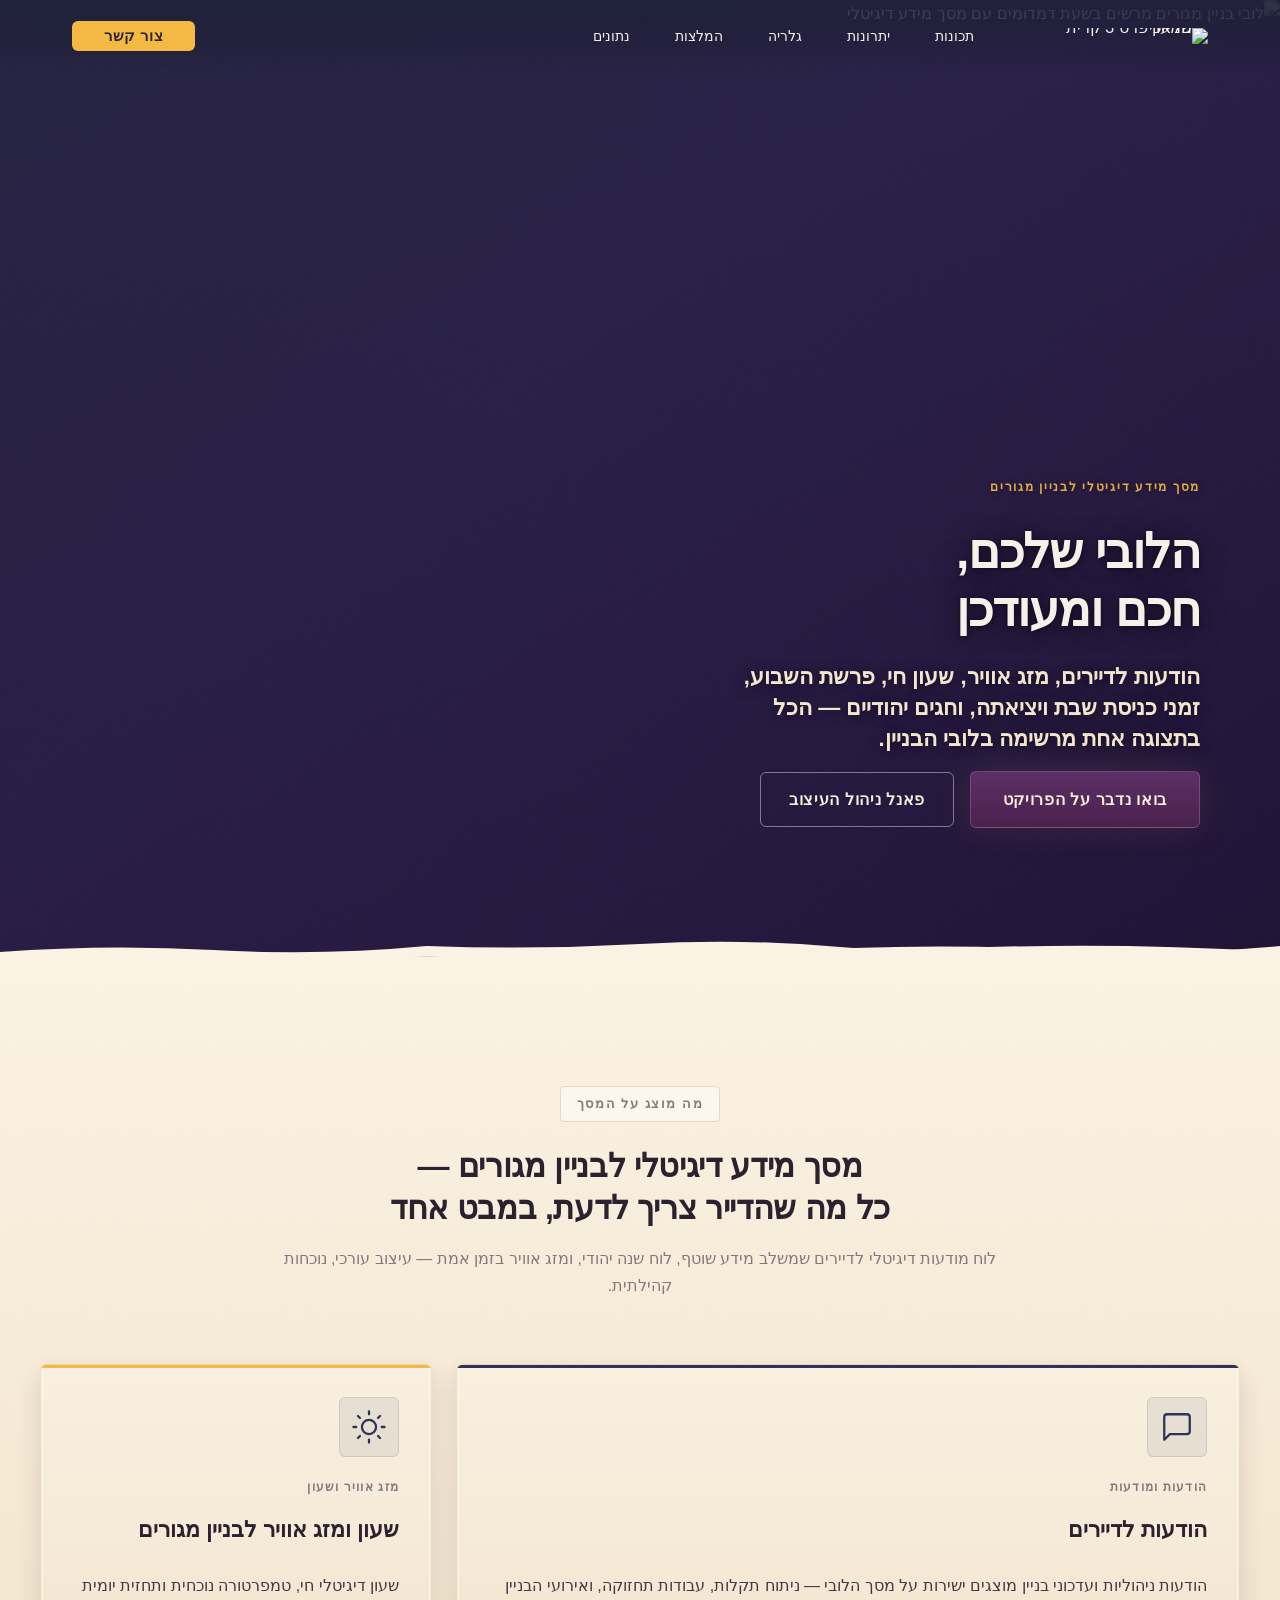
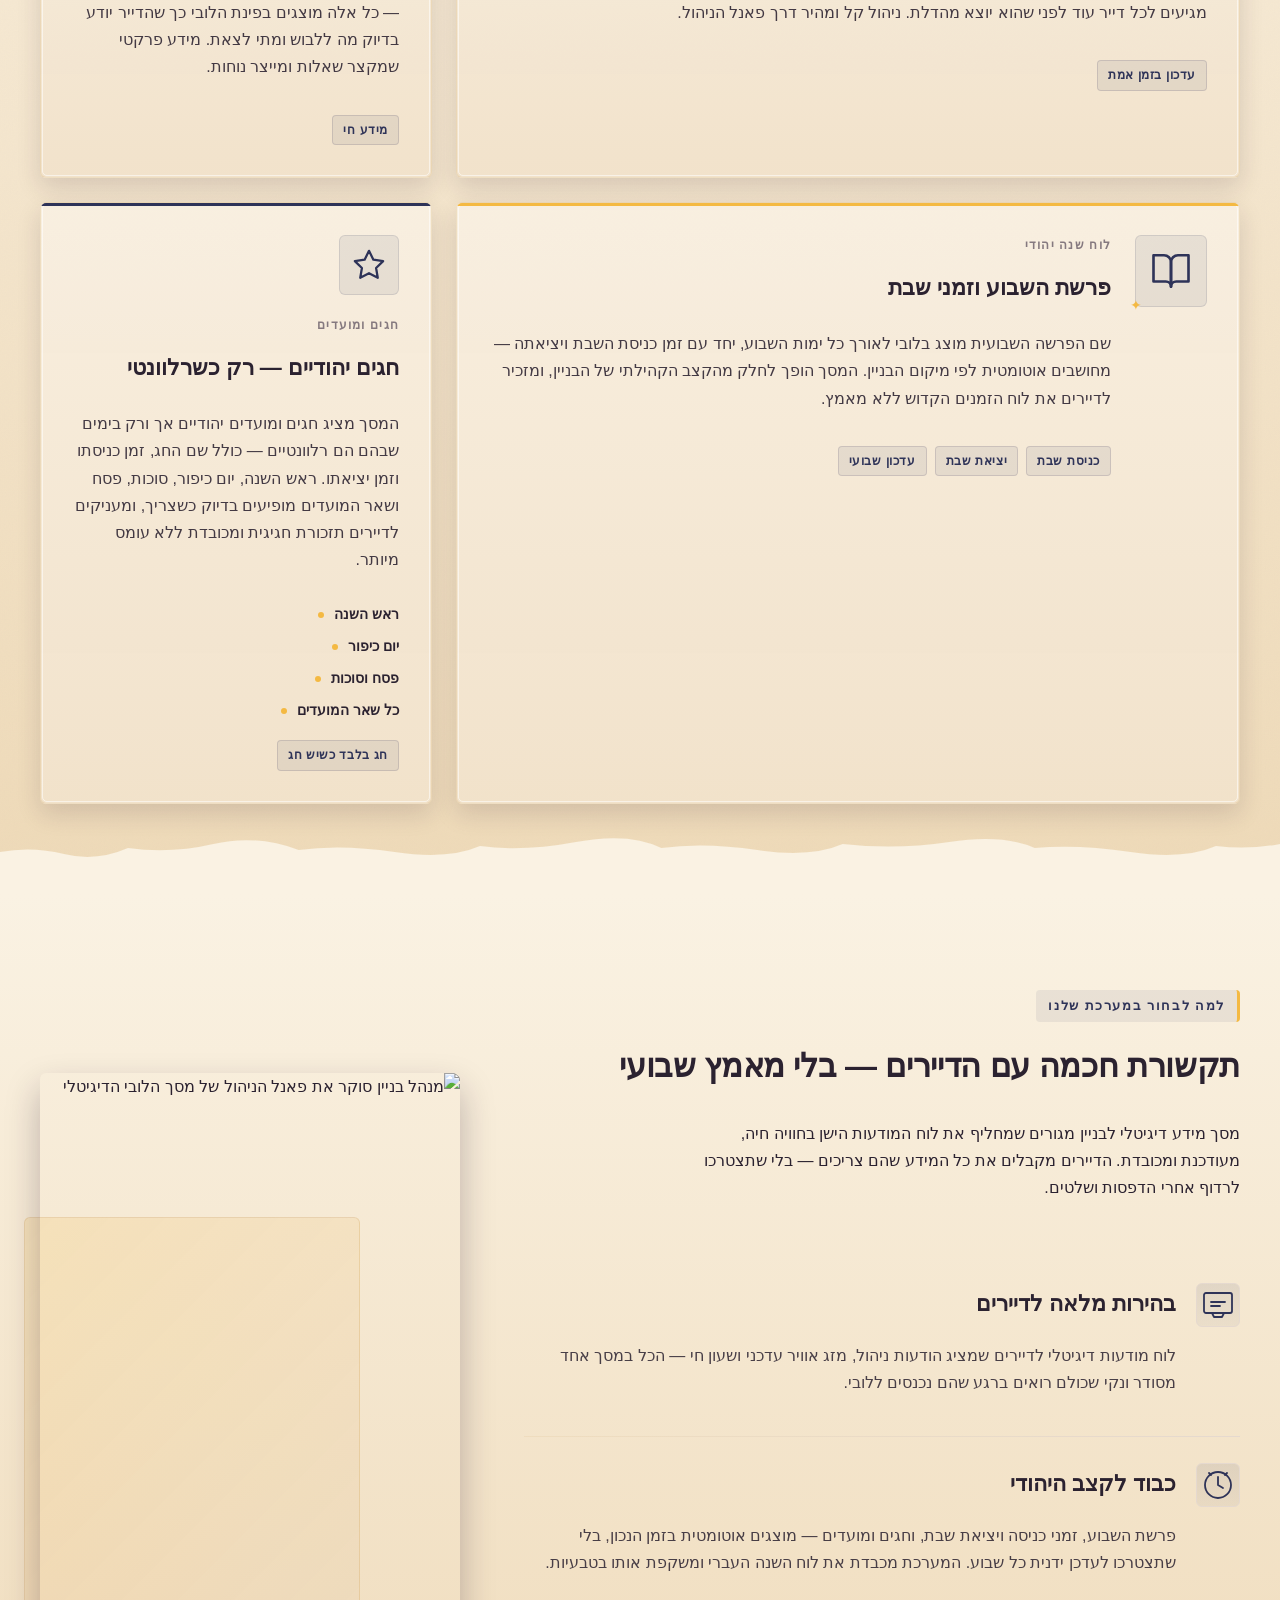
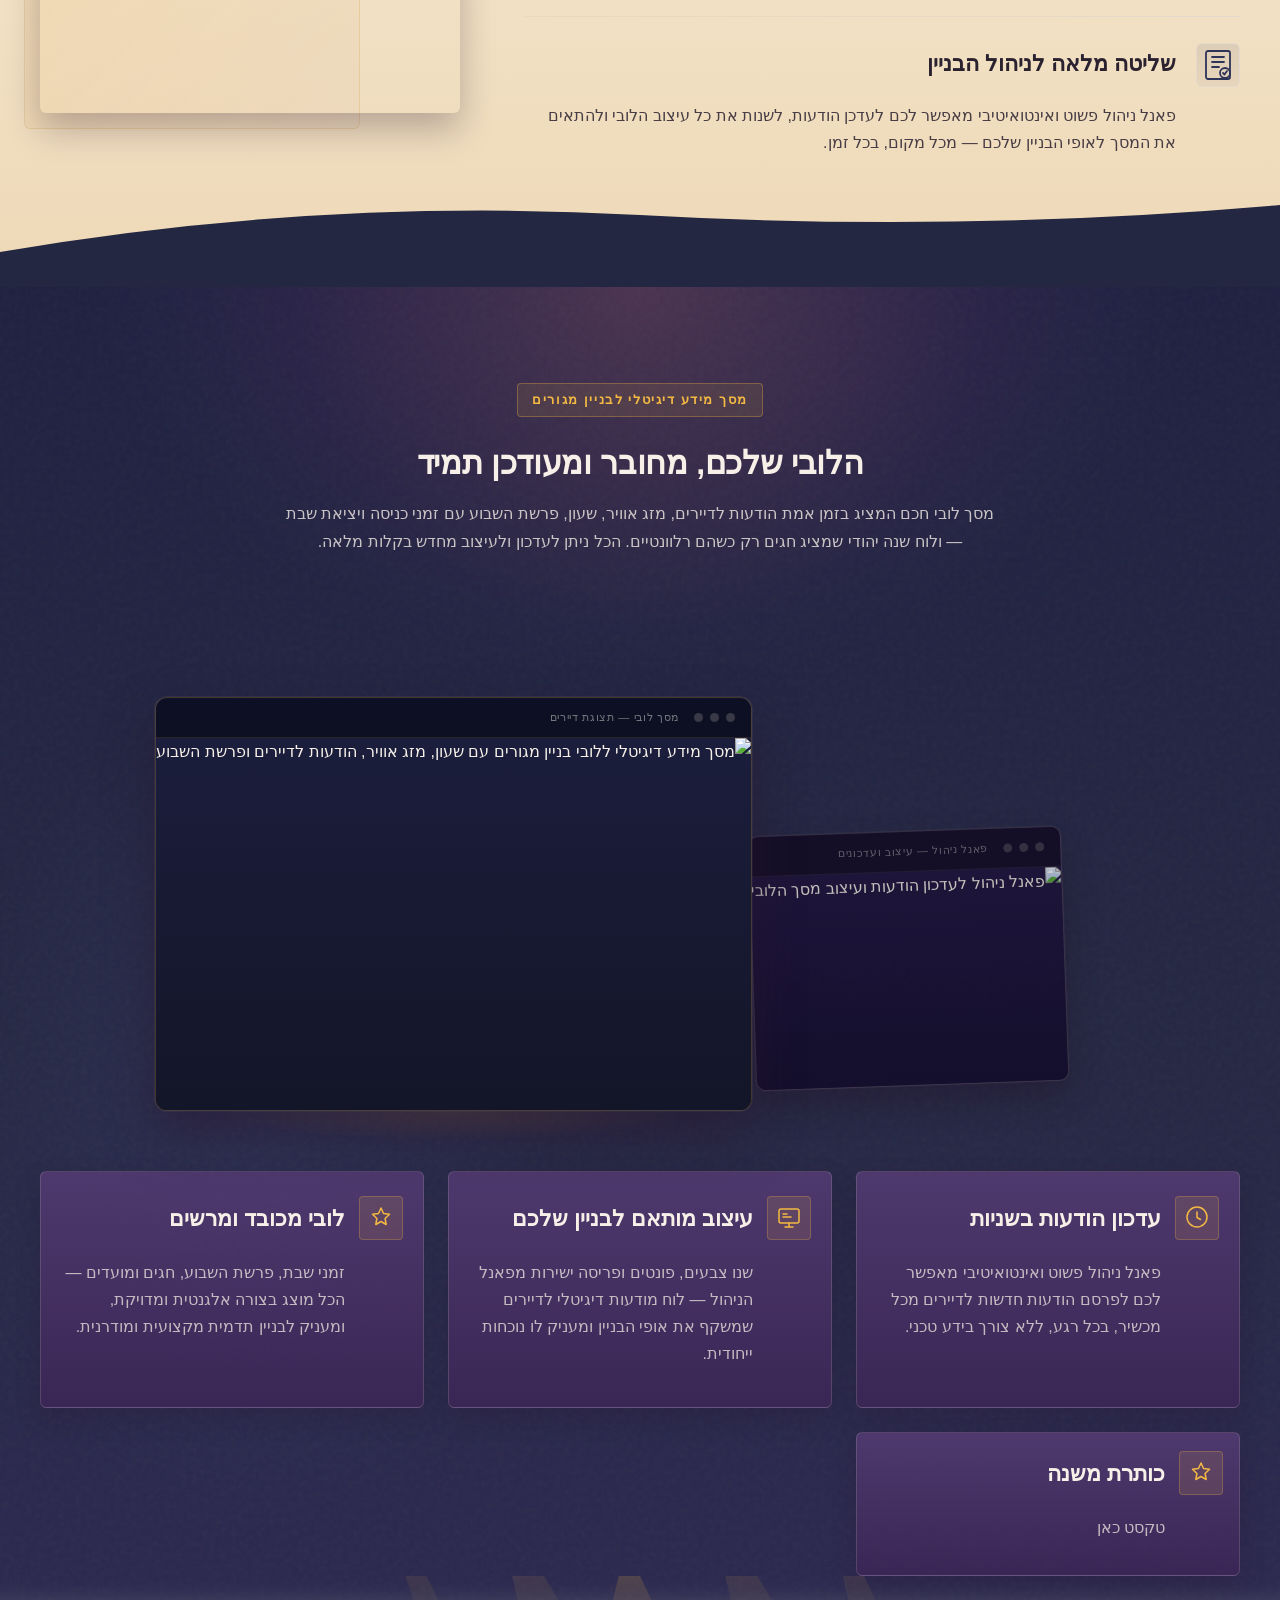
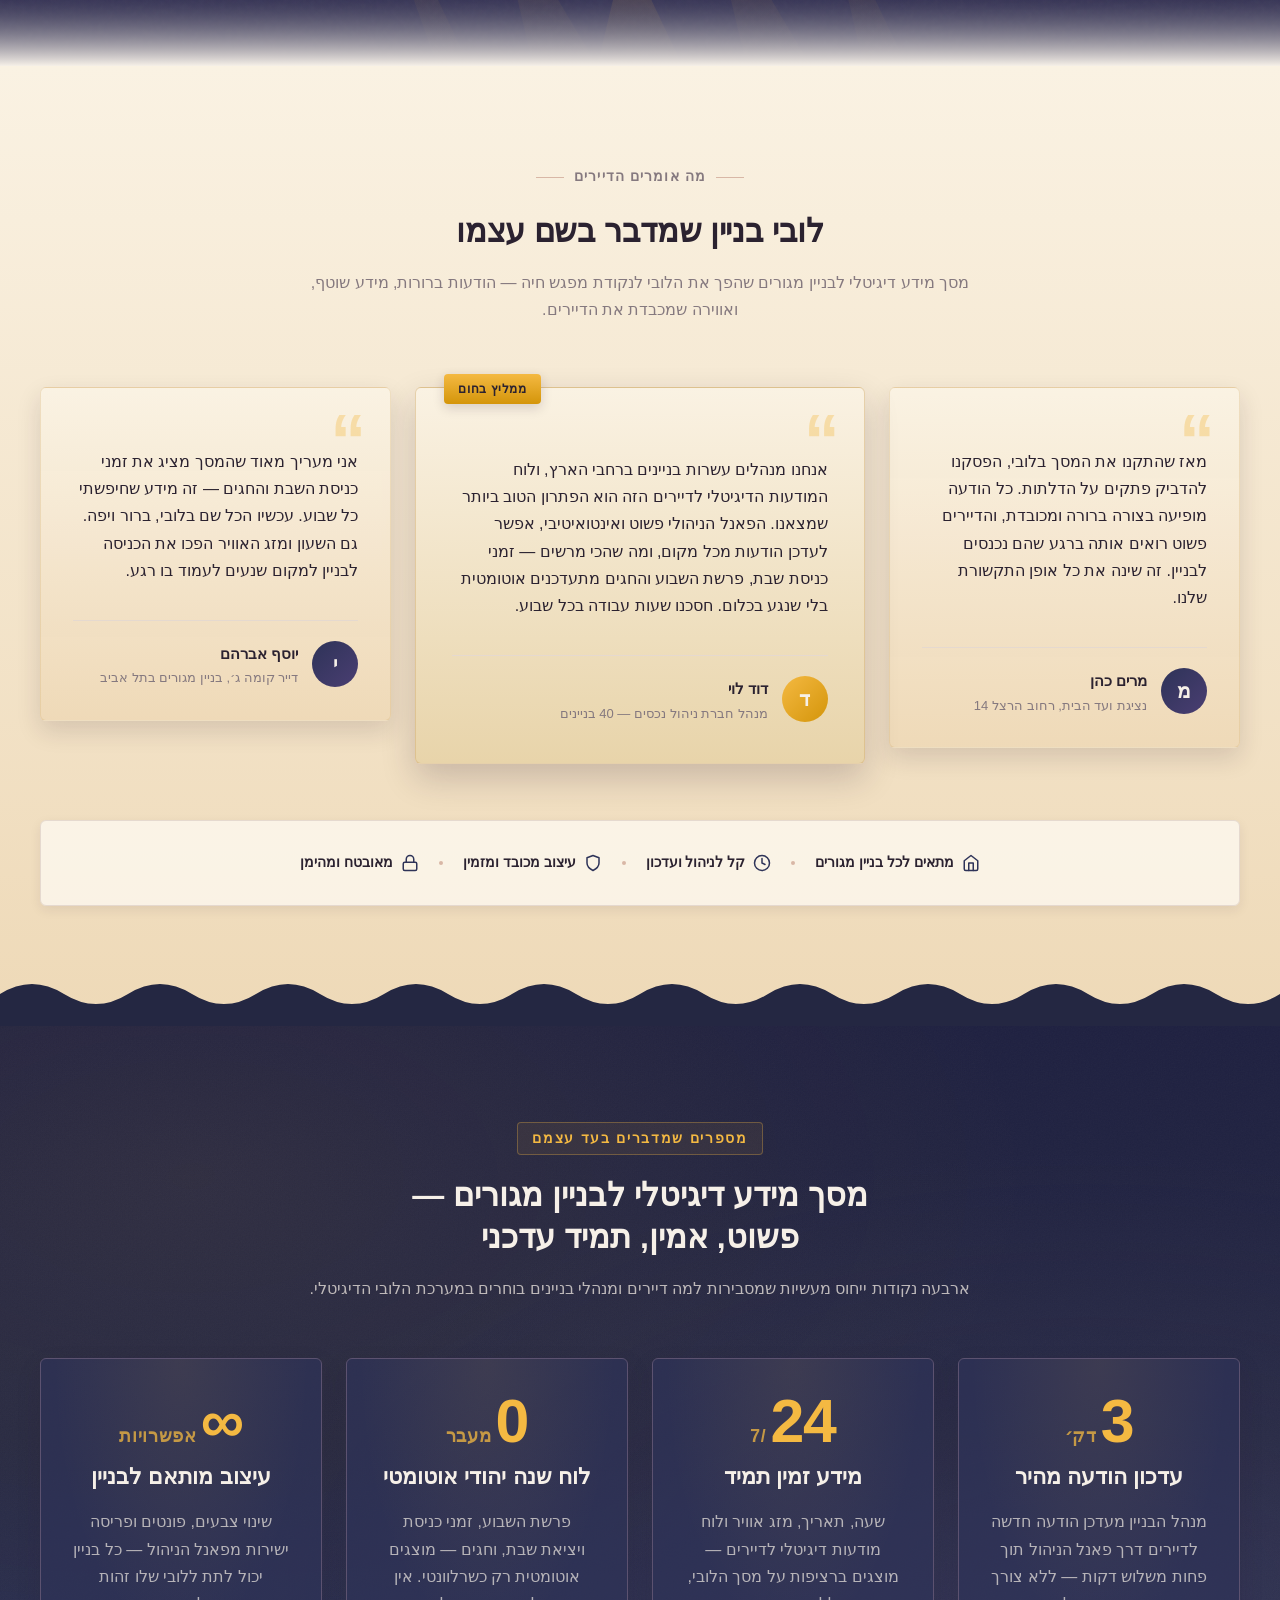
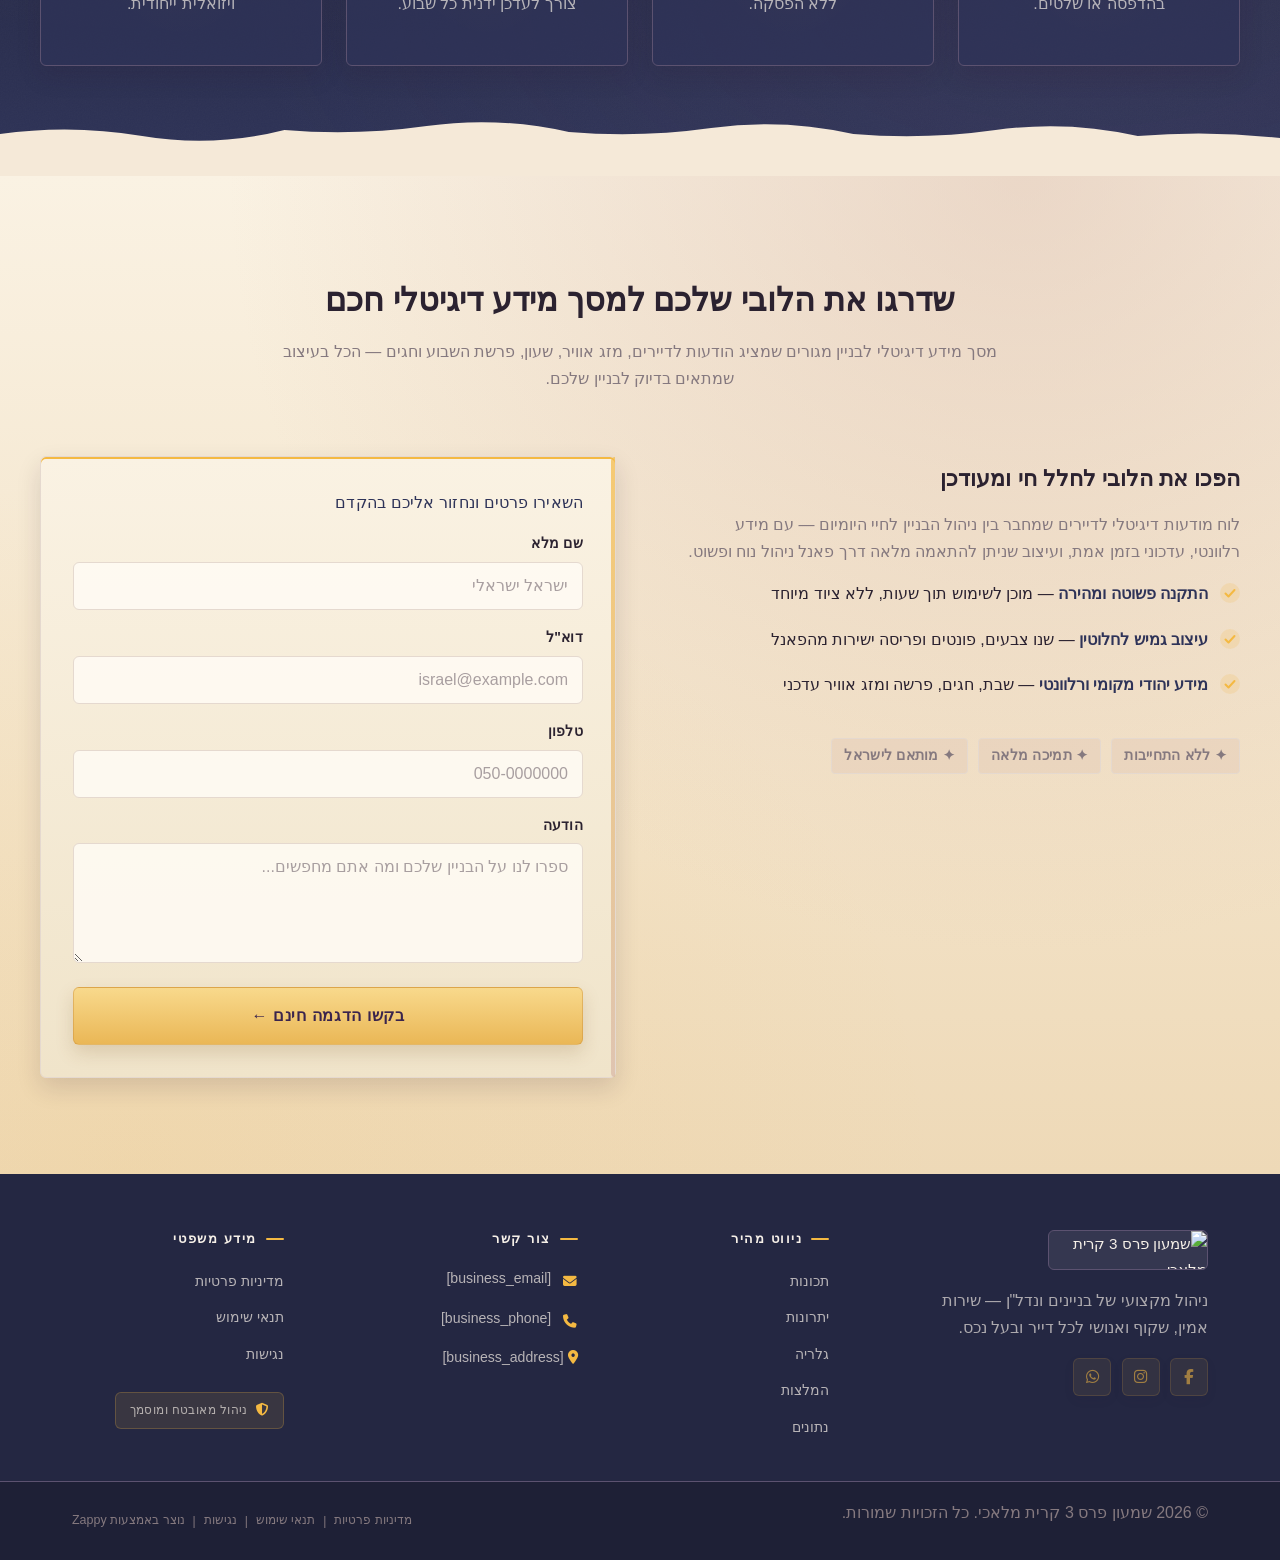
==== commit 5c466151: "Background sync: Progressive GitHub Sync" ====
--- a/index.html
+++ b/index.html
@@ -1064,8 +1064,7 @@
     </div>
 
     <!-- Three supporting points -->
-    <div class="showcase-points">
-      <div class="showcase-point">
+    <div class="showcase-points"><div class="showcase-point">
         <div class="point-icon-wrap">
           <svg data-element-type="icon" data-icon-type="svg" width="28" height="28" viewbox="0 0 28 28" fill="none" xmlns="http://www.w3.org/2000/svg" aria-hidden="true">
             <path d="M14 3C8.477 3 4 7.477 4 13s4.477 10 10 10 10-4.477 10-10S19.523 3 14 3z" stroke="currentColor" stroke-width="1.5"></path>
@@ -1073,12 +1072,10 @@
           </svg>
         </div>
         <div class="point-content">
-          <h3 class="point-title">עדכון הודעות בשניות</h3>
-          <p class="point-desc">פאנל ניהול פשוט ואינטואיטיבי מאפשר לכם לפרסם הודעות חדשות לדיירים מכל מכשיר, בכל רגע, ללא צורך בידע טכני.</p>
-        </div>
-      </div>
-
-      <div class="showcase-point">
+          <h3 class="point-title zappy-editable">עדכון הודעות בשניות</h3>
+          <p class="point-desc zappy-editable">פאנל ניהול פשוט ואינטואיטיבי מאפשר לכם לפרסם הודעות חדשות לדיירים מכל מכשיר, בכל רגע, ללא צורך בידע טכני.</p>
+        </div>
+      </div><div class="showcase-point">
         <div class="point-icon-wrap">
           <svg data-element-type="icon" data-icon-type="svg" width="28" height="28" viewbox="0 0 28 28" fill="none" xmlns="http://www.w3.org/2000/svg" aria-hidden="true">
             <rect x="4" y="5" width="20" height="14" rx="2" stroke="currentColor" stroke-width="1.5"></rect>
@@ -1087,42 +1084,49 @@
           </svg>
         </div>
         <div class="point-content">
-          <h3 class="point-title">עיצוב מותאם לבניין שלכם</h3>
-          <p class="point-desc">שנו צבעים, פונטים ופריסה ישירות מפאנל הניהול — לוח מודעות דיגיטלי לדיירים שמשקף את אופי הבניין ומעניק לו נוכחות ייחודית.</p>
-        </div>
-      </div>
-
-      <div class="showcase-point">
+          <h3 class="point-title zappy-editable">עיצוב מותאם לבניין שלכם</h3>
+          <p class="point-desc zappy-editable">שנו צבעים, פונטים ופריסה ישירות מפאנל הניהול — לוח מודעות דיגיטלי לדיירים שמשקף את אופי הבניין ומעניק לו נוכחות ייחודית.</p>
+        </div>
+      </div><div class="showcase-point">
         <div class="point-icon-wrap">
           <svg data-element-type="icon" data-icon-type="svg" width="28" height="28" viewbox="0 0 28 28" fill="none" xmlns="http://www.w3.org/2000/svg" aria-hidden="true">
             <path d="M14 4l2.5 5.5 6 .8-4.4 4.2 1.1 6L14 17.5 8.8 20.5l1.1-6L5.5 10.3l6-.8L14 4z" stroke="currentColor" stroke-width="1.5" stroke-linejoin="round"></path>
           </svg>
         </div>
         <div class="point-content">
-          <h3 class="point-title">לובי מכובד ומרשים</h3>
-          <p class="point-desc">זמני שבת, פרשת השבוע, חגים ומועדים — הכל מוצג בצורה אלגנטית ומדויקת, ומעניק לבניין תדמית מקצועית ומודרנית.</p>
-        </div>
-      </div>
-    </div>
+          <h3 class="point-title zappy-editable">לובי מכובד ומרשים</h3>
+          <p class="point-desc zappy-editable">זמני שבת, פרשת השבוע, חגים ומועדים — הכל מוצג בצורה אלגנטית ומדויקת, ומעניק לבניין תדמית מקצועית ומודרנית.</p>
+        </div>
+      </div><div class="showcase-point" style="background-color: rgba(0, 0, 0, 0) !important; padding: 18px 16px !important; box-sizing: border-box;">
+        <div class="point-icon-wrap">
+          <svg data-element-type="icon" data-icon-type="svg" width="28" height="28" viewbox="0 0 28 28" fill="none" xmlns="http://www.w3.org/2000/svg" aria-hidden="true" data-element-id="icon-1774417982716-1xktevfrf">
+            <path d="M14 4l2.5 5.5 6 .8-4.4 4.2 1.1 6L14 17.5 8.8 20.5l1.1-6L5.5 10.3l6-.8L14 4z" stroke="currentColor" stroke-width="1.5" stroke-linejoin="round"></path>
+          </svg>
+        </div>
+        <div class="point-content">
+          <h3 class="point-title zappy-editable">כותרת משנה</h3>
+          <p class="point-desc zappy-editable">טקסט כאן</p>
+        </div>
+      </div></div>
   </div>
 
   <!-- Bottom divider: saffron ray lines dissolving into parchment -->
   <div class="showcase-divider-wrapper" aria-hidden="true">
     <svg data-no-icon-edit="true" aria-hidden="true" viewbox="0 0 1200 90" preserveaspectratio="none" xmlns="http://www.w3.org/2000/svg">
       <defs>
-        <linearGradient id="showcaseDividerGrad" x1="0" y1="0" x2="0" y2="1">
+        <lineargradient id="showcaseDividerGrad" x1="0" y1="0" x2="0" y2="1">
           <stop offset="0%" stop-color="#242742" stop-opacity="0"></stop>
           <stop offset="100%" stop-color="#F6F0E8" stop-opacity="1"></stop>
-        </linearGradient>
+        </lineargradient>
         <!-- Saffron ray lines -->
-        <linearGradient id="rayGrad1" x1="0" y1="0" x2="0" y2="1">
+        <lineargradient id="rayGrad1" x1="0" y1="0" x2="0" y2="1">
           <stop offset="0%" stop-color="#F4B942" stop-opacity="0.18"></stop>
           <stop offset="100%" stop-color="#F4B942" stop-opacity="0"></stop>
-        </linearGradient>
-        <linearGradient id="rayGrad2" x1="0" y1="0" x2="0" y2="1">
+        </lineargradient>
+        <lineargradient id="rayGrad2" x1="0" y1="0" x2="0" y2="1">
           <stop offset="0%" stop-color="#F4B942" stop-opacity="0.10"></stop>
           <stop offset="100%" stop-color="#F4B942" stop-opacity="0"></stop>
-        </linearGradient>
+        </lineargradient>
       </defs>
       <!-- Saffron rays -->
       <polygon points="580,0 600,0 640,90 560,90" fill="url(#rayGrad1)"></polygon>
